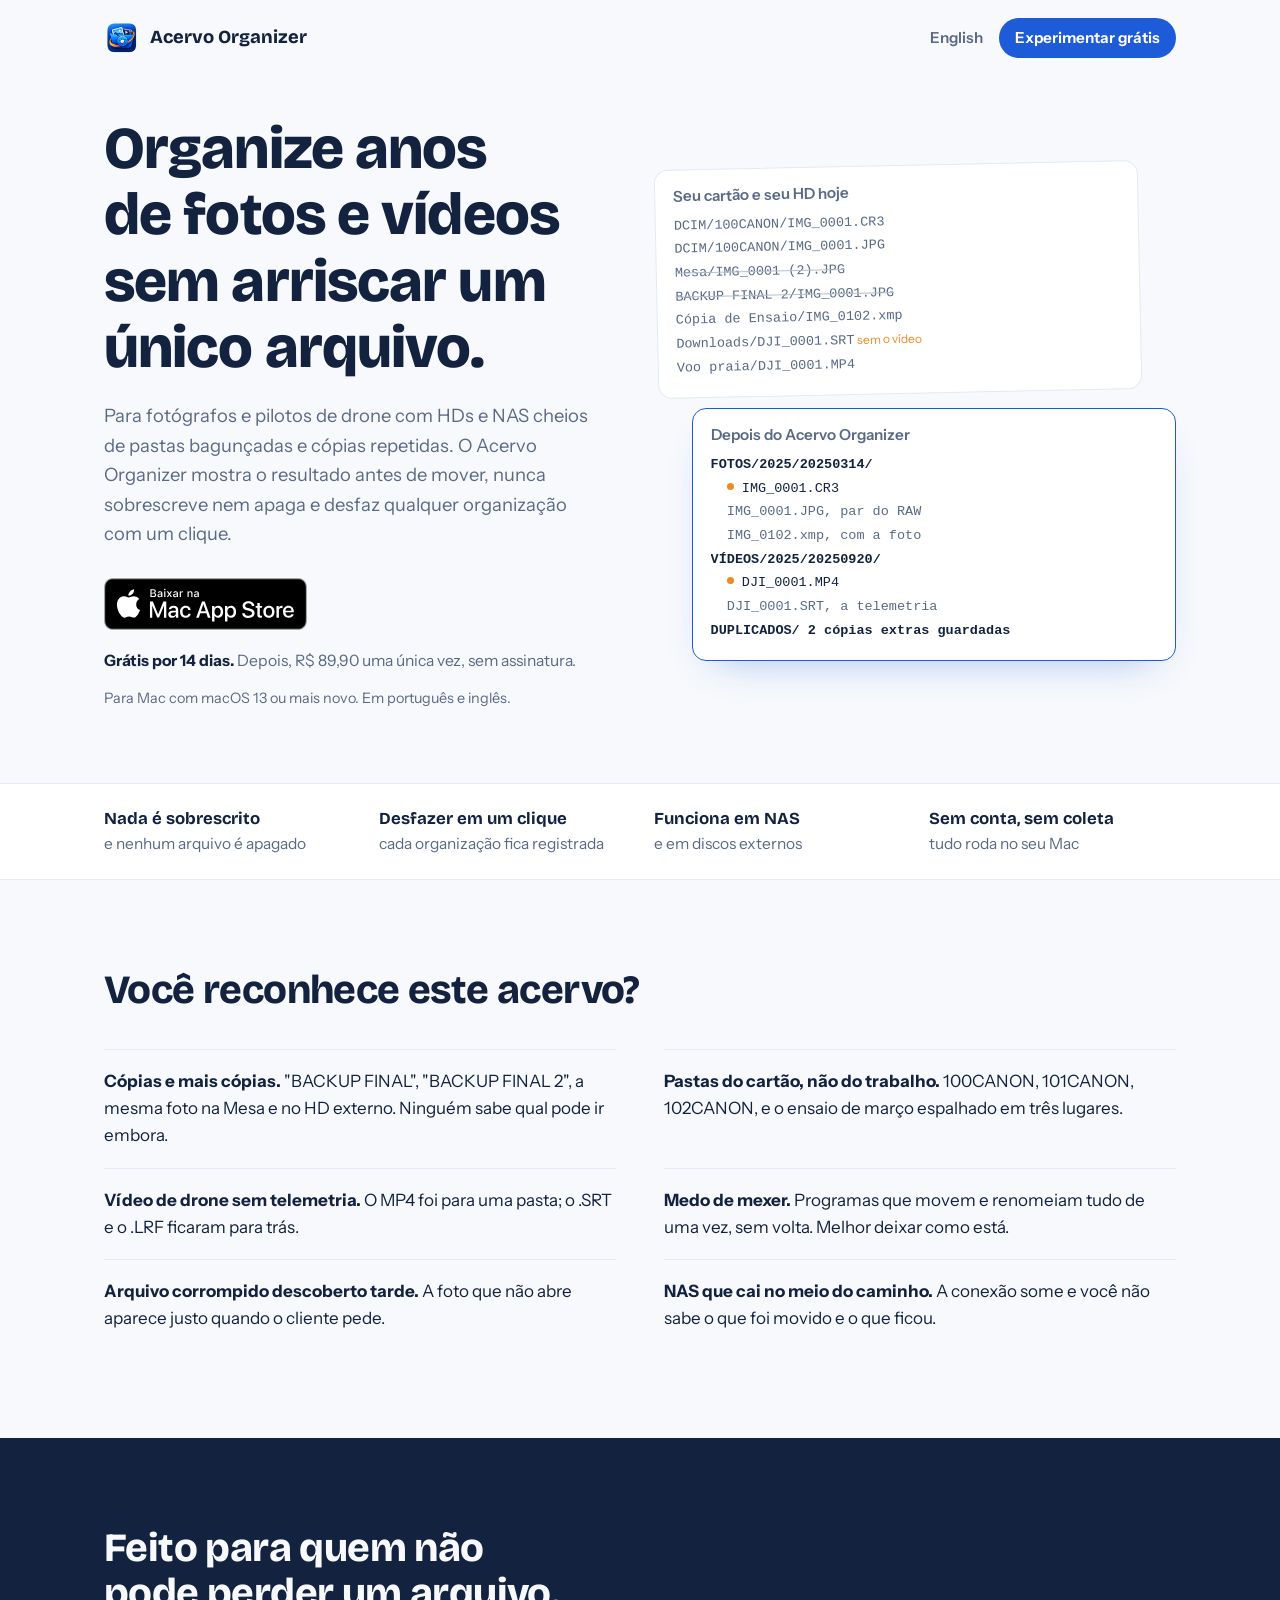
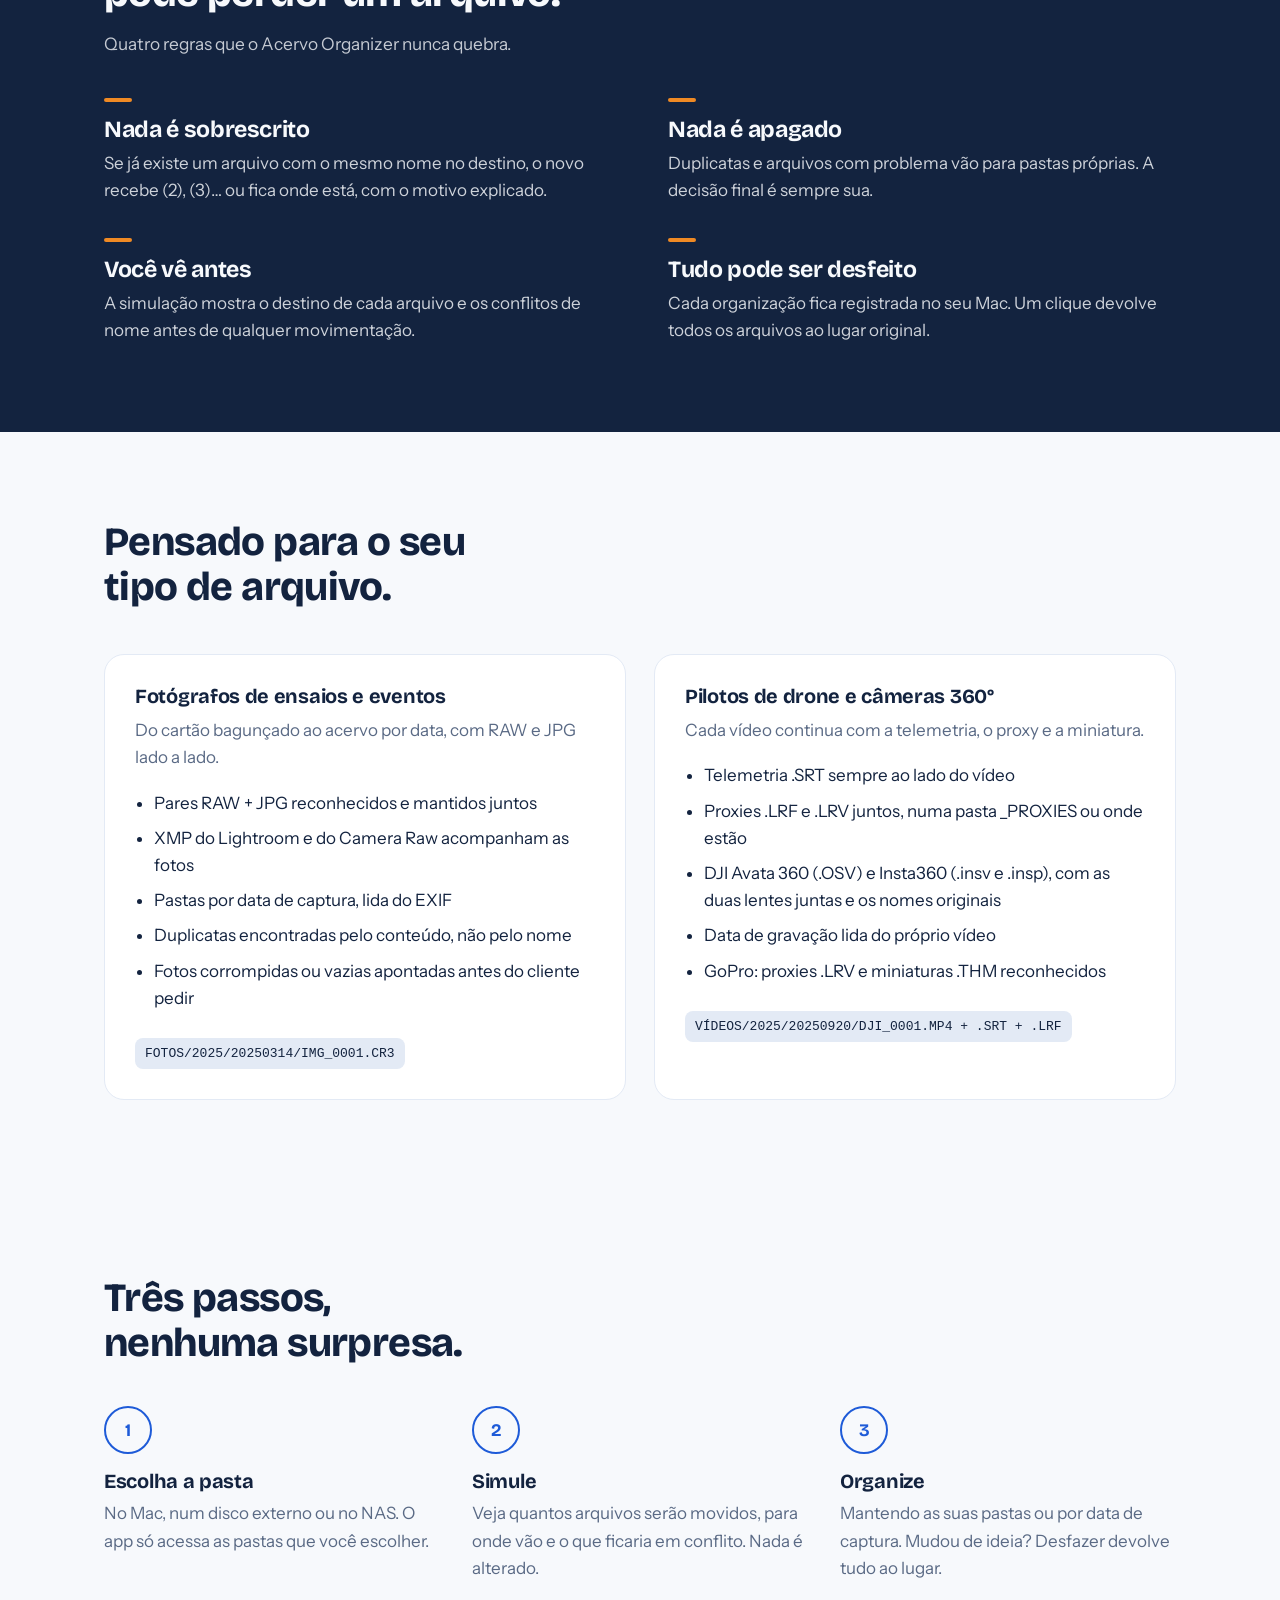
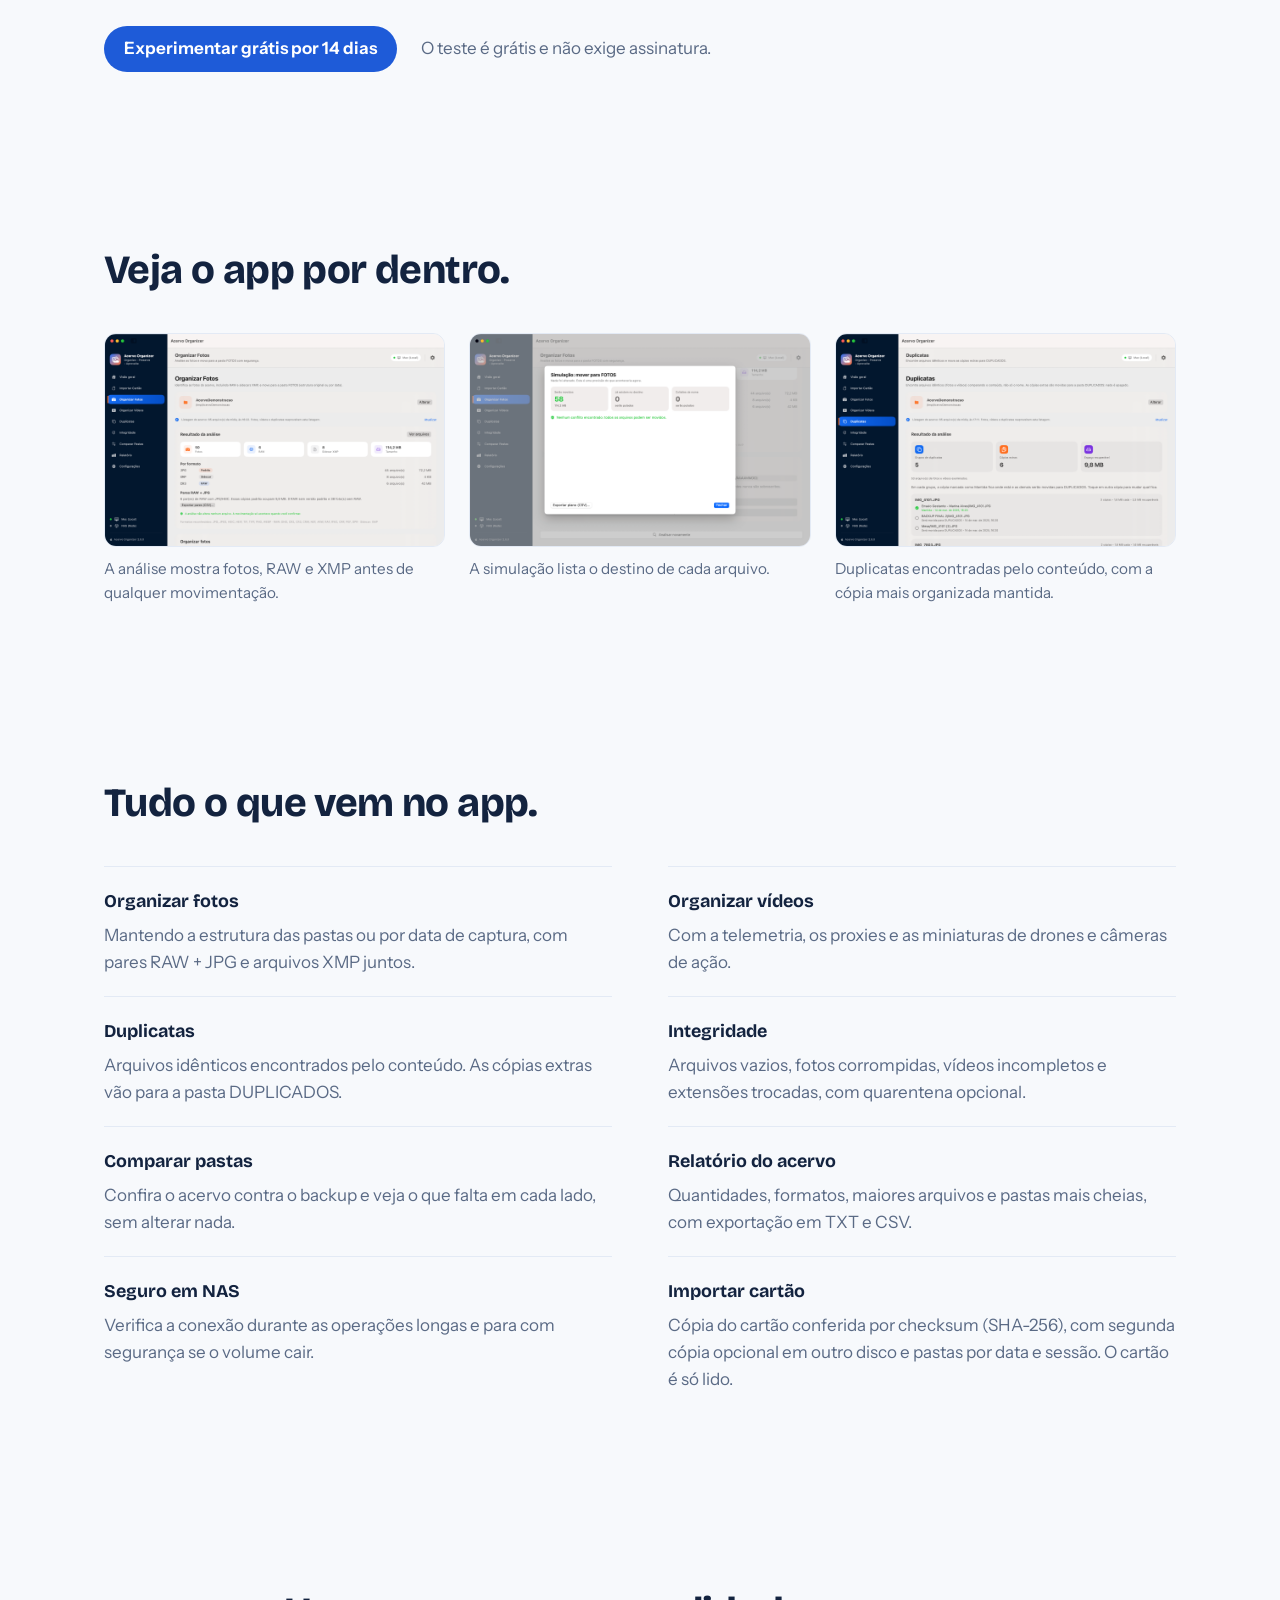
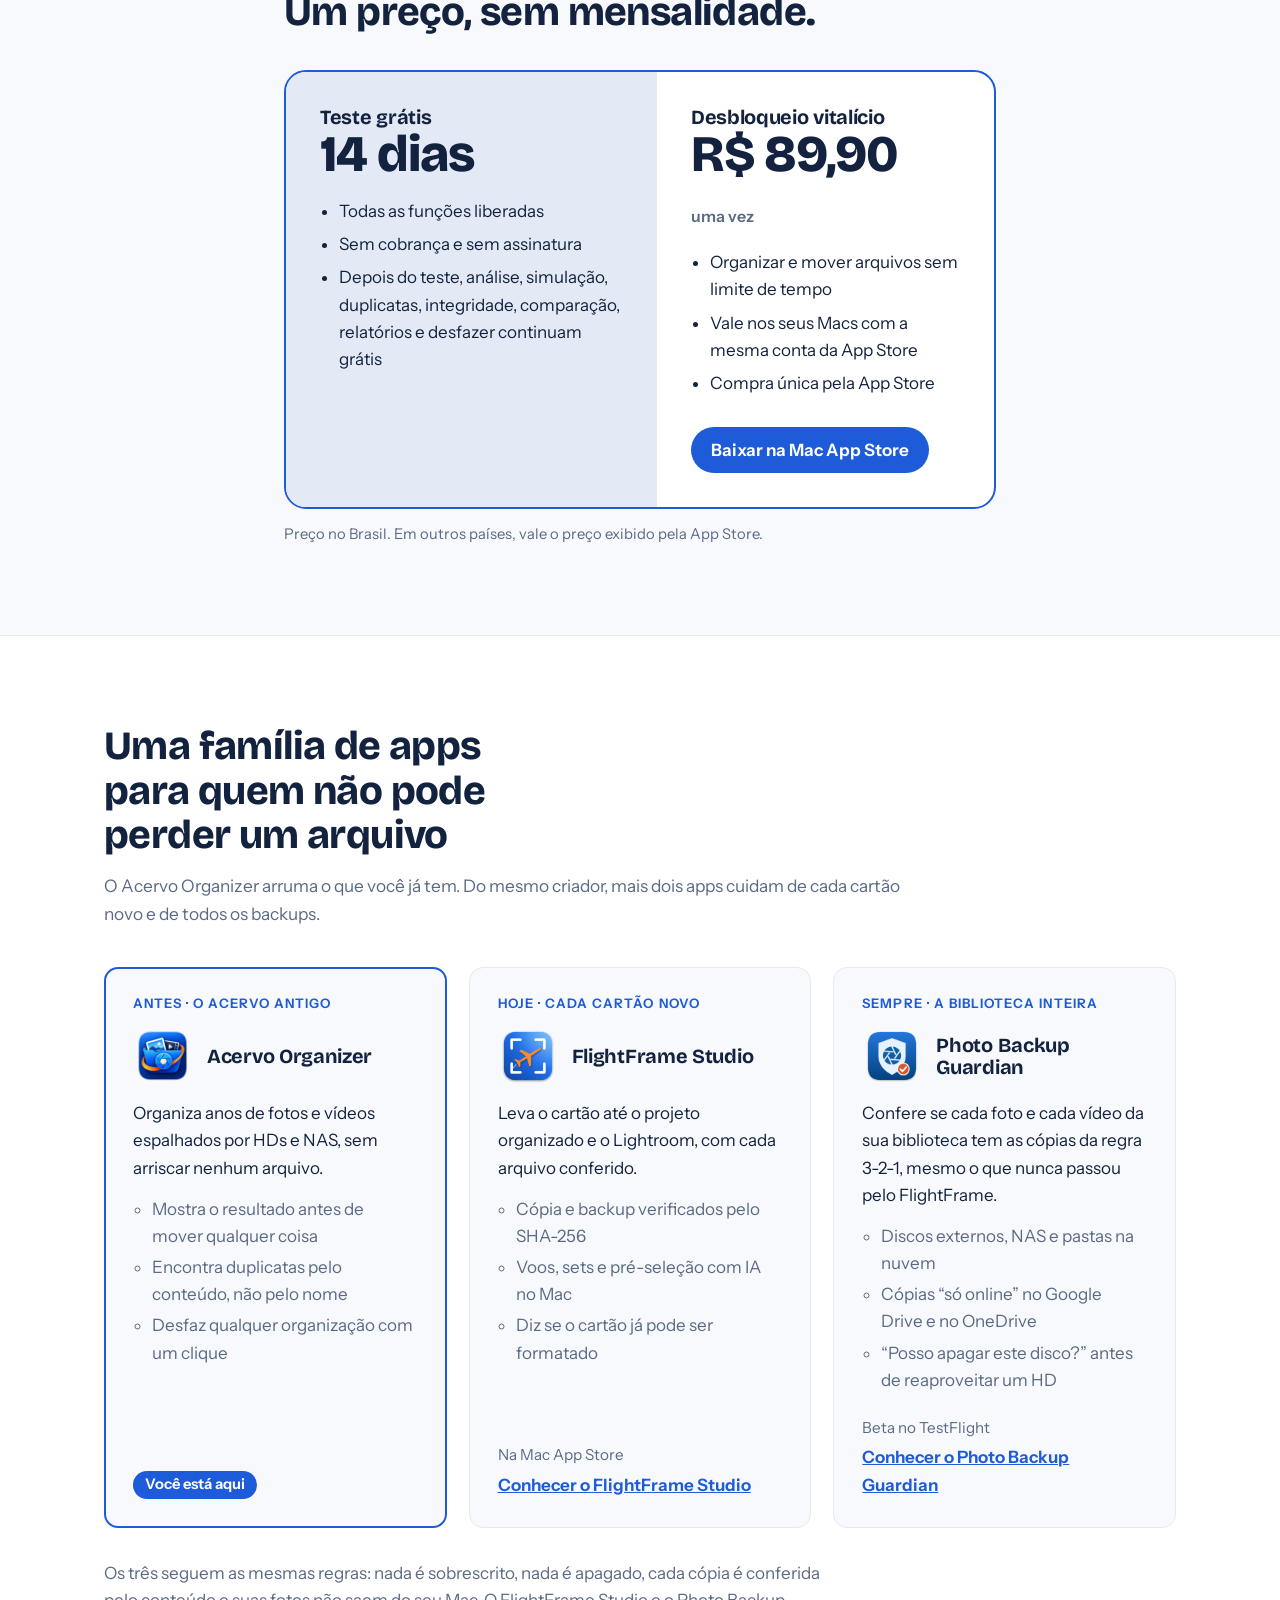
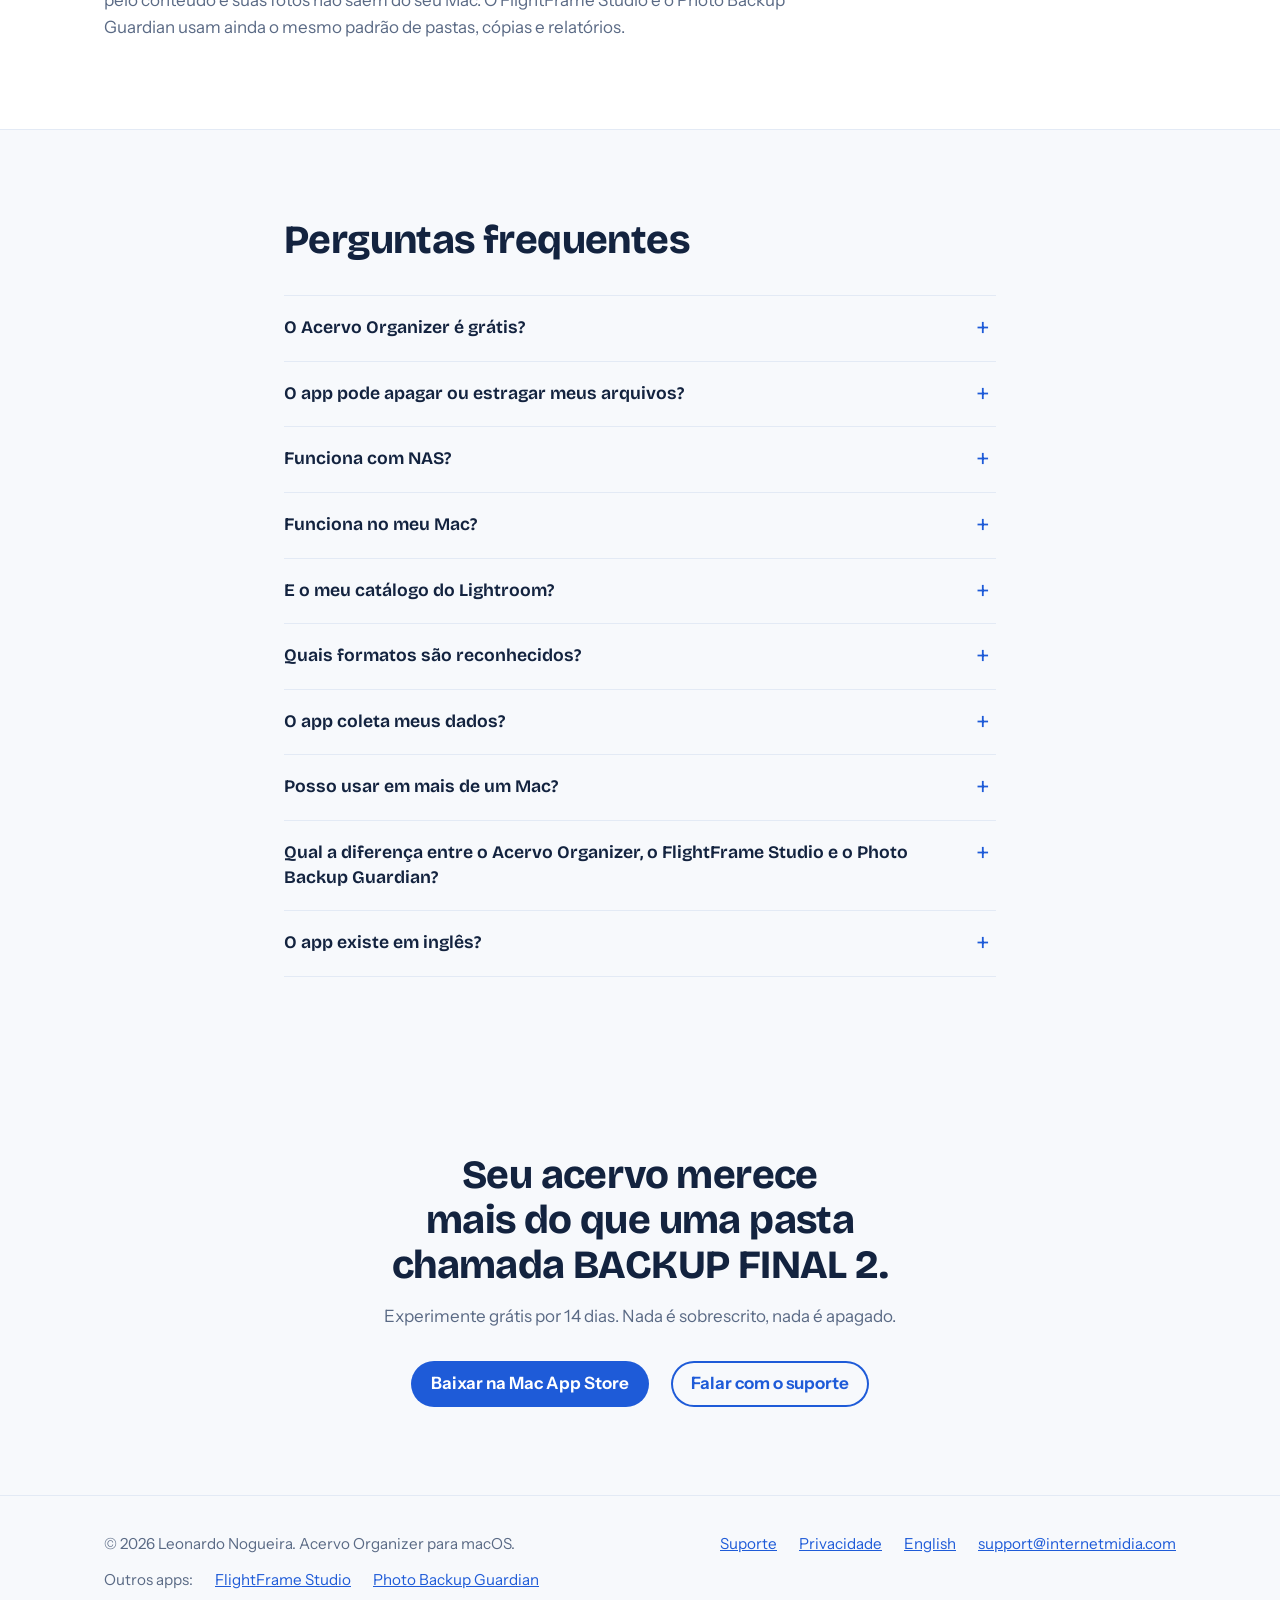
==== index.html @ 6e10c5bd "Add the app family section with FlightFrame Studio and Photo Backup Guardian Each app is shown by th" ====
<!doctype html>
<html lang="pt-BR">
<head>
<!-- Google tag (gtag.js) -->
<script async src="https://www.googletagmanager.com/gtag/js?id=AW-18549963218"></script>
<script>
  window.dataLayer = window.dataLayer || [];
  function gtag(){dataLayer.push(arguments);}
  gtag('js', new Date());

  gtag('config', 'AW-18549963218');
</script>
<!-- Event snippet for App Store click conversion page (Google Ads). Vale para todo link da Mac App Store da página;
     se a tag do Google não responder em 1 s (bloqueador de anúncios), o link abre mesmo assim. -->
<script>
function gtag_report_conversion(url) {
  var done = false;
  var callback = function () {
    if (done) { return; }
    done = true;
    if (typeof(url) != 'undefined') {
      window.location = url;
    }
  };
  gtag('event', 'conversion', {
      'send_to': 'AW-18549963218/HikiCJOxvbEdENLzp41F',
      'value': 1.0,
      'currency': 'BRL',
      'event_callback': callback
  });
  setTimeout(callback, 1000);
  return false;
}
document.addEventListener('click', function (e) {
  var link = e.target.closest && e.target.closest('a[href*="apps.apple.com"]');
  if (!link) { return; }
  if (e.button !== 0 || e.metaKey || e.ctrlKey || e.shiftKey || e.altKey || link.target === '_blank') {
    gtag_report_conversion();   // abre em outra aba: só registra
    return;
  }
  e.preventDefault();
  gtag_report_conversion(link.href);
});
</script>
<meta charset="utf-8">
<meta name="viewport" content="width=device-width, initial-scale=1">
<title>Acervo Organizer: organize fotos, RAW e vídeos de drone no Mac sem perder nada</title>
<meta name="description" content="App para Mac que organiza anos de fotos, arquivos RAW e vídeos de drone, no Mac ou no NAS. Simula antes de mover, nunca sobrescreve nem apaga e desfaz qualquer organização. Grátis por 14 dias.">
<link rel="canonical" href="https://acervoorganizer.ravendronevideos.com.br/">
<link rel="alternate" hreflang="pt-BR" href="https://acervoorganizer.ravendronevideos.com.br/">
<link rel="alternate" hreflang="en" href="https://acervoorganizer.ravendronevideos.com.br/en/">
<meta name="theme-color" content="#1E5BD8">
<link rel="icon" type="image/png" href="assets/favicon-64.png">
<link rel="apple-touch-icon" href="assets/icone-256.png">
<meta property="og:type" content="website">
<meta property="og:locale" content="pt_BR">
<meta property="og:site_name" content="Acervo Organizer">
<meta property="og:title" content="Acervo Organizer: seu acervo de fotos e vídeos em ordem, sem perder nada">
<meta property="og:description" content="Organize fotos, RAW e vídeos de drone no Mac ou no NAS. Nada é sobrescrito, nada é apagado, tudo pode ser desfeito. Grátis por 14 dias.">
<meta property="og:url" content="https://acervoorganizer.ravendronevideos.com.br/">
<meta property="og:image" content="https://acervoorganizer.ravendronevideos.com.br/assets/og-image.png">
<meta property="og:image:width" content="1200">
<meta property="og:image:height" content="630">
<meta name="twitter:card" content="summary_large_image">
<link rel="preconnect" href="https://fonts.googleapis.com">
<link rel="preconnect" href="https://fonts.gstatic.com" crossorigin>
<link href="https://fonts.googleapis.com/css2?family=Bricolage+Grotesque:opsz,wght@12..96,600;12..96,700;12..96,800&family=Instrument+Sans:wght@400;600;700&display=swap" rel="stylesheet">
<link rel="stylesheet" href="style.css?v=2026-11-05">
<script type="application/ld+json">
{
  "@context": "https://schema.org",
  "@type": "SoftwareApplication",
  "name": "Acervo Organizer",
  "operatingSystem": "macOS 13 ou mais novo",
  "applicationCategory": "MultimediaApplication",
  "description": "Organiza fotos, arquivos RAW e vídeos de drone no Mac, em discos externos ou no NAS, sem sobrescrever nem apagar arquivos.",
  "image": "https://acervoorganizer.ravendronevideos.com.br/assets/icone-512.png",
  "url": "https://acervoorganizer.ravendronevideos.com.br/",
  "downloadUrl": "https://apps.apple.com/app/id6821982992?mt=12",
  "inLanguage": "pt-BR",
  "offers": { "@type": "Offer", "price": "0", "priceCurrency": "BRL", "description": "Download grátis com 14 dias de teste. Desbloqueio único por R$ 89,90 no Brasil." },
  "author": { "@type": "Person", "name": "Leonardo Nogueira" }
}
</script>
</head>
<body>

<header class="topo">
  <div class="largura">
    <a class="marca" href="#topo" aria-label="Acervo Organizer, início"><img src="assets/icone-256.png" alt="" width="36" height="36">Acervo Organizer</a>
    <div class="topo-acoes">
      <a class="idioma-link" href="en/" hreflang="en" lang="en">English</a>
      <a class="botao" href="https://apps.apple.com/app/id6821982992?mt=12">Experimentar grátis</a>
    </div>
  </div>
</header>

<main id="topo">

<section class="hero">
  <div class="largura">
    <div>
      <h1>Organize anos de fotos e vídeos sem arriscar um único arquivo.</h1>
      <p class="subtitulo">Para fotógrafos e pilotos de drone com HDs e NAS cheios de pastas bagunçadas e cópias repetidas. O Acervo Organizer mostra o resultado antes de mover, nunca sobrescreve nem apaga e desfaz qualquer organização com um clique.</p>
      <div class="acoes">
        <a class="selo" href="https://apps.apple.com/app/id6821982992?mt=12"><img src="assets/selo-mac-app-store.svg" alt="Baixar na Mac App Store" width="180" height="52" onerror="this.parentNode.className='selo-texto';this.parentNode.textContent='Baixar na Mac App Store';"></a>
        <p class="oferta"><strong>Grátis por 14 dias.</strong> Depois, R$ 89,90 uma única vez, sem assinatura.</p>
      </div>
      <p class="requisito">Para Mac com macOS 13 ou mais novo. Em português e inglês.</p>
    </div>

    <div class="acervo" role="img" aria-label="Exemplo: arquivos espalhados entre cartão, Mesa e backups viram pastas por data, com fotos RAW e JPG juntas e a telemetria do drone ao lado do vídeo.">
      <div class="folha antes" aria-hidden="true">
        <h2>Seu cartão e seu HD hoje</h2>
        <ul>
          <li>DCIM/100CANON/IMG_0001.CR3</li>
          <li>DCIM/100CANON/IMG_0001.JPG</li>
          <li class="repetido">Mesa/IMG_0001 (2).JPG</li>
          <li class="repetido">BACKUP FINAL 2/IMG_0001.JPG</li>
          <li>Cópia de Ensaio/IMG_0102.xmp</li>
          <li class="solto">Downloads/DJI_0001.SRT</li>
          <li>Voo praia/DJI_0001.MP4</li>
        </ul>
      </div>
      <div class="folha depois" aria-hidden="true">
        <h2>Depois do Acervo Organizer</h2>
        <ul>
          <li class="pasta" style="--i:0">FOTOS/2025/20250314/</li>
          <li class="n1 ok" style="--i:1">IMG_0001.CR3</li>
          <li class="n1 junto" style="--i:2">IMG_0001.JPG, par do RAW</li>
          <li class="n1 junto" style="--i:3">IMG_0102.xmp, com a foto</li>
          <li class="pasta" style="--i:4">VÍDEOS/2025/20250920/</li>
          <li class="n1 ok" style="--i:5">DJI_0001.MP4</li>
          <li class="n1 junto" style="--i:6">DJI_0001.SRT, a telemetria</li>
          <li class="pasta" style="--i:7">DUPLICADOS/ 2 cópias extras guardadas</li>
        </ul>
      </div>
    </div>
  </div>
</section>

<section class="confianca" aria-label="Garantias">
  <ul class="largura">
    <li><strong>Nada é sobrescrito</strong>e nenhum arquivo é apagado</li>
    <li><strong>Desfazer em um clique</strong>cada organização fica registrada</li>
    <li><strong>Funciona em NAS</strong>e em discos externos</li>
    <li><strong>Sem conta, sem coleta</strong>tudo roda no seu Mac</li>
  </ul>
</section>

<section class="secao">
  <div class="largura">
    <h2>Você reconhece este acervo?</h2>
    <div class="dores">
      <p><strong>Cópias e mais cópias.</strong> "BACKUP FINAL", "BACKUP FINAL 2", a mesma foto na Mesa e no HD externo. Ninguém sabe qual pode ir embora.</p>
      <p><strong>Pastas do cartão, não do trabalho.</strong> 100CANON, 101CANON, 102CANON, e o ensaio de março espalhado em três lugares.</p>
      <p><strong>Vídeo de drone sem telemetria.</strong> O MP4 foi para uma pasta; o .SRT e o .LRF ficaram para trás.</p>
      <p><strong>Medo de mexer.</strong> Programas que movem e renomeiam tudo de uma vez, sem volta. Melhor deixar como está.</p>
      <p><strong>Arquivo corrompido descoberto tarde.</strong> A foto que não abre aparece justo quando o cliente pede.</p>
      <p><strong>NAS que cai no meio do caminho.</strong> A conexão some e você não sabe o que foi movido e o que ficou.</p>
    </div>
  </div>
</section>

<section class="secao regras-fundo" id="seguranca">
  <div class="largura">
    <h2>Feito para quem não pode perder um arquivo.</h2>
    <p class="introducao">Quatro regras que o Acervo Organizer nunca quebra.</p>
    <ul class="regras">
      <li><h3>Nada é sobrescrito</h3><p>Se já existe um arquivo com o mesmo nome no destino, o novo recebe (2), (3)… ou fica onde está, com o motivo explicado.</p></li>
      <li><h3>Nada é apagado</h3><p>Duplicatas e arquivos com problema vão para pastas próprias. A decisão final é sempre sua.</p></li>
      <li><h3>Você vê antes</h3><p>A simulação mostra o destino de cada arquivo e os conflitos de nome antes de qualquer movimentação.</p></li>
      <li><h3>Tudo pode ser desfeito</h3><p>Cada organização fica registrada no seu Mac. Um clique devolve todos os arquivos ao lugar original.</p></li>
    </ul>
  </div>
</section>

<section class="secao" id="para-quem">
  <div class="largura">
    <h2>Pensado para o seu tipo de arquivo.</h2>
    <div class="publicos">
      <article class="publico">
        <h3>Fotógrafos de ensaios e eventos</h3>
        <p>Do cartão bagunçado ao acervo por data, com RAW e JPG lado a lado.</p>
        <ul>
          <li>Pares RAW + JPG reconhecidos e mantidos juntos</li>
          <li>XMP do Lightroom e do Camera Raw acompanham as fotos</li>
          <li>Pastas por data de captura, lida do EXIF</li>
          <li>Duplicatas encontradas pelo conteúdo, não pelo nome</li>
          <li>Fotos corrompidas ou vazias apontadas antes do cliente pedir</li>
        </ul>
        <span class="caminho">FOTOS/2025/20250314/IMG_0001.CR3</span>
      </article>
      <article class="publico">
        <h3>Pilotos de drone e câmeras 360°</h3>
        <p>Cada vídeo continua com a telemetria, o proxy e a miniatura.</p>
        <ul>
          <li>Telemetria .SRT sempre ao lado do vídeo</li>
          <li>Proxies .LRF e .LRV juntos, numa pasta _PROXIES ou onde estão</li>
          <li>DJI Avata 360 (.OSV) e Insta360 (.insv e .insp), com as duas lentes juntas e os nomes originais</li>
          <li>Data de gravação lida do próprio vídeo</li>
          <li>GoPro: proxies .LRV e miniaturas .THM reconhecidos</li>
        </ul>
        <span class="caminho">VÍDEOS/2025/20250920/DJI_0001.MP4 + .SRT + .LRF</span>
      </article>
    </div>
  </div>
</section>

<section class="secao" id="como-funciona">
  <div class="largura">
    <h2>Três passos, nenhuma surpresa.</h2>
    <ol class="passos">
      <li><h3>Escolha a pasta</h3><p>No Mac, num disco externo ou no NAS. O app só acessa as pastas que você escolher.</p></li>
      <li><h3>Simule</h3><p>Veja quantos arquivos serão movidos, para onde vão e o que ficaria em conflito. Nada é alterado.</p></li>
      <li><h3>Organize</h3><p>Mantendo as suas pastas ou por data de captura. Mudou de ideia? Desfazer devolve tudo ao lugar.</p></li>
    </ol>
    <div class="meio-cta">
      <a class="botao" href="https://apps.apple.com/app/id6821982992?mt=12">Experimentar grátis por 14 dias</a>
      <p class="discreto">O teste é grátis e não exige assinatura.</p>
    </div>
  </div>
</section>

<section class="secao capturas" aria-label="Telas do app">
  <div class="largura">
    <h2>Veja o app por dentro.</h2>
    <div class="galeria">
      <figure><img src="assets/capturas/organizar-fotos.png" alt="Tela Organizar Fotos com o resultado da análise" loading="lazy" onerror="this.closest('figure').remove()"><figcaption>A análise mostra fotos, RAW e XMP antes de qualquer movimentação.</figcaption></figure>
      <figure><img src="assets/capturas/simulacao.png" alt="Janela de simulação com o destino de cada arquivo" loading="lazy" onerror="this.closest('figure').remove()"><figcaption>A simulação lista o destino de cada arquivo.</figcaption></figure>
      <figure><img src="assets/capturas/duplicatas.png" alt="Tela Duplicatas com grupos de arquivos idênticos" loading="lazy" onerror="this.closest('figure').remove()"><figcaption>Duplicatas encontradas pelo conteúdo, com a cópia mais organizada mantida.</figcaption></figure>
    </div>
  </div>
</section>

<section class="secao" id="recursos">
  <div class="largura">
    <h2>Tudo o que vem no app.</h2>
    <dl class="indice">
      <div><dt>Organizar fotos</dt><dd>Mantendo a estrutura das pastas ou por data de captura, com pares RAW + JPG e arquivos XMP juntos.</dd></div>
      <div><dt>Organizar vídeos</dt><dd>Com a telemetria, os proxies e as miniaturas de drones e câmeras de ação.</dd></div>
      <div><dt>Duplicatas</dt><dd>Arquivos idênticos encontrados pelo conteúdo. As cópias extras vão para a pasta DUPLICADOS.</dd></div>
      <div><dt>Integridade</dt><dd>Arquivos vazios, fotos corrompidas, vídeos incompletos e extensões trocadas, com quarentena opcional.</dd></div>
      <div><dt>Comparar pastas</dt><dd>Confira o acervo contra o backup e veja o que falta em cada lado, sem alterar nada.</dd></div>
      <div><dt>Relatório do acervo</dt><dd>Quantidades, formatos, maiores arquivos e pastas mais cheias, com exportação em TXT e CSV.</dd></div>
      <div><dt>Seguro em NAS</dt><dd>Verifica a conexão durante as operações longas e para com segurança se o volume cair.</dd></div>
      <div><dt>Importar cartão</dt><dd>Cópia do cartão conferida por checksum (SHA-256), com segunda cópia opcional em outro disco e pastas por data e sessão. O cartão é só lido.</dd></div>
    </dl>
  </div>
</section>

<section class="secao" id="preco">
  <div class="largura estreito">
    <h2>Um preço, sem mensalidade.</h2>
    <div class="preco-caixa">
      <div class="gratis">
        <h3>Teste grátis</h3>
        <p class="valor">14 dias</p>
        <ul>
          <li>Todas as funções liberadas</li>
          <li>Sem cobrança e sem assinatura</li>
          <li>Depois do teste, análise, simulação, duplicatas, integridade, comparação, relatórios e desfazer continuam grátis</li>
        </ul>
      </div>
      <div>
        <h3>Desbloqueio vitalício</h3>
        <p class="valor">R$ 89,90 <small>uma vez</small></p>
        <ul>
          <li>Organizar e mover arquivos sem limite de tempo</li>
          <li>Vale nos seus Macs com a mesma conta da App Store</li>
          <li>Compra única pela App Store</li>
        </ul>
        <a class="botao" href="https://apps.apple.com/app/id6821982992?mt=12">Baixar na Mac App Store</a>
      </div>
    </div>
    <p class="discreto" style="margin-top:14px;font-size:.92rem">Preço no Brasil. Em outros países, vale o preço exibido pela App Store.</p>
  </div>
</section>

<section class="secao familia" id="apps">
  <div class="largura">
    <h2>Uma família de apps para quem não pode perder um arquivo</h2>
    <p class="introducao">O Acervo Organizer arruma o que você já tem. Do mesmo criador, mais dois apps cuidam de cada cartão novo e de todos os backups.</p>
    <ol class="familia-grade">
      <li class="familia-app aqui">
        <span class="familia-momento">Antes · o acervo antigo</span>
        <header>
          <img src="assets/icone-256.png" alt="" width="60" height="60" loading="lazy">
          <h3>Acervo Organizer</h3>
        </header>
        <p>Organiza anos de fotos e vídeos espalhados por HDs e NAS, sem arriscar nenhum arquivo.</p>
        <ul>
          <li>Mostra o resultado antes de mover qualquer coisa</li>
          <li>Encontra duplicatas pelo conteúdo, não pelo nome</li>
          <li>Desfaz qualquer organização com um clique</li>
        </ul>
        <span class="familia-aqui">Você está aqui</span>
      </li>
      <li class="familia-app">
        <span class="familia-momento">Hoje · cada cartão novo</span>
        <header>
          <img src="assets/app-flightframe.png" alt="" width="60" height="60" loading="lazy">
          <h3>FlightFrame Studio</h3>
        </header>
        <p>Leva o cartão até o projeto organizado e o Lightroom, com cada arquivo conferido.</p>
        <ul>
          <li>Cópia e backup verificados pelo SHA-256</li>
          <li>Voos, sets e pré-seleção com IA no Mac</li>
          <li>Diz se o cartão já pode ser formatado</li>
        </ul>
        <span class="familia-situacao">Na Mac App Store</span>
        <a class="familia-link" href="https://flightframe.ravendronevideos.com.br">Conhecer o FlightFrame Studio</a>
      </li>
      <li class="familia-app">
        <span class="familia-momento">Sempre · a biblioteca inteira</span>
        <header>
          <img src="assets/app-photo-backup-guardian.png" alt="" width="60" height="60" loading="lazy">
          <h3>Photo Backup Guardian</h3>
        </header>
        <p>Confere se cada foto e cada vídeo da sua biblioteca tem as cópias da regra 3-2-1, mesmo o que nunca passou pelo FlightFrame.</p>
        <ul>
          <li>Discos externos, NAS e pastas na nuvem</li>
          <li>Cópias “só online” no Google Drive e no OneDrive</li>
          <li>“Posso apagar este disco?” antes de reaproveitar um HD</li>
        </ul>
        <span class="familia-situacao">Beta no TestFlight</span>
        <a class="familia-link" href="https://photobackupguardian.app">Conhecer o Photo Backup Guardian</a>
      </li>
    </ol>
    <p class="familia-regras">Os três seguem as mesmas regras: nada é sobrescrito, nada é apagado, cada cópia é conferida pelo conteúdo e suas fotos não saem do seu Mac. O FlightFrame Studio e o Photo Backup Guardian usam ainda o mesmo padrão de pastas, cópias e relatórios.</p>
  </div>
</section>

<section class="secao" id="perguntas">
  <div class="largura estreito">
    <h2>Perguntas frequentes</h2>
    <div class="perguntas">
      <details><summary>O Acervo Organizer é grátis?</summary><p>O download é grátis e as primeiras duas semanas vêm com tudo liberado. Depois, análise, simulação, duplicatas, integridade, comparação, relatórios e desfazer continuam grátis. Para continuar organizando e movendo arquivos, o desbloqueio custa R$ 89,90 uma única vez, sem assinatura.</p></details>
      <details><summary>O app pode apagar ou estragar meus arquivos?</summary><p>Não. Ele nunca apaga e nunca sobrescreve. Duplicatas e arquivos com problema são movidos para pastas próprias, e toda organização pode ser desfeita. Entre discos diferentes, o app copia, confere e só então remove a origem.</p></details>
      <details><summary>Funciona com NAS?</summary><p>Sim, com o volume do NAS montado no Mac, como Synology e QNAP pela rede. O app verifica a conexão durante as operações longas e para com segurança se ela cair; o que já foi movido fica registrado e pode ser desfeito.</p></details>
      <details><summary>Funciona no meu Mac?</summary><p>Funciona em Macs com macOS 13 ou mais novo, com processador Apple ou Intel.</p></details>
      <details><summary>E o meu catálogo do Lightroom?</summary><p>Os arquivos XMP acompanham as fotos. Se as pastas já estão num catálogo do Lightroom Classic, mover as fotos fora do Lightroom faz o catálogo perder o caminho; depois de organizar, use no Lightroom a opção de localizar a pasta ausente e aponte o novo lugar.</p></details>
      <details><summary>Quais formatos são reconhecidos?</summary><p>Fotos em JPG, HEIC, PNG, TIFF e nos principais formatos RAW (CR3, CR2, NEF, ARW, RAF, DNG, ORF, RW2 e outros), com XMP. Vídeos em MOV, MP4, MTS, MKV, AVI e outros, com .SRT, .LRF, .LRV e .THM. Vídeos 360° da DJI (.OSV) e da Insta360 (.insv e .insp).</p></details>
      <details><summary>O app coleta meus dados?</summary><p>Não. Não há conta, anúncios, análise de uso ou rastreamento, e suas fotos nunca saem dos seus discos. Veja a <a href="privacy.html">política de privacidade</a>.</p></details>
      <details><summary>Posso usar em mais de um Mac?</summary><p>Sim. O desbloqueio vale nos Macs com a mesma conta da App Store. Num Mac novo, use Configurações, Licença, Restaurar compras.</p></details>
      <details><summary>Qual a diferença entre o Acervo Organizer, o FlightFrame Studio e o Photo Backup Guardian?</summary><p>Cada um entra num momento do trabalho. O Acervo Organizer arruma o que já está nos seus HDs e no NAS: organiza por data, junta RAW, XMP e telemetria e separa as duplicatas. O <a href="https://flightframe.ravendronevideos.com.br">FlightFrame Studio</a> recebe cada cartão novo: copia com conferência, organiza o projeto, faz o backup e diz se o cartão já pode ser formatado. O <a href="https://photobackupguardian.app">Photo Backup Guardian</a> vigia a biblioteca inteira, com todos os discos e pastas na nuvem, e avisa quando falta uma cópia da regra 3-2-1. Você pode usar só um ou os três juntos.</p></details>
      <details><summary>O app existe em inglês?</summary><p>Sim. O app está em português e em inglês e segue o idioma do macOS; para escolher outro só para ele, use Ajustes do Sistema › Geral › Idioma e Região › Aplicativos. Quem já usava o app continua com as pastas FOTOS, VÍDEOS, DUPLICADOS e COM PROBLEMAS. <a href="en/" hreflang="en" lang="en">Site in English</a>.</p></details>
    </div>
  </div>
</section>

<section class="secao final">
  <div class="largura">
    <h2>Seu acervo merece mais do que uma pasta chamada BACKUP&nbsp;FINAL&nbsp;2.</h2>
    <p>Experimente grátis por 14 dias. Nada é sobrescrito, nada é apagado.</p>
    <div class="acoes">
      <a class="botao" href="https://apps.apple.com/app/id6821982992?mt=12">Baixar na Mac App Store</a>
      <a class="botao botao-secundario" href="support.html">Falar com o suporte</a>
    </div>
  </div>
</section>

</main>

<footer class="rodape">
  <div class="largura">
    <p>© 2026 Leonardo Nogueira. Acervo Organizer para macOS.</p>
    <nav aria-label="Rodapé">
      <a href="support.html">Suporte</a>
      <a href="privacy.html">Privacidade</a>
      <a href="en/" hreflang="en" lang="en">English</a>
      <a href="mailto:support@internetmidia.com">support@internetmidia.com</a>
    </nav>
    <nav class="outros-apps" aria-label="Outros apps">
      <span>Outros apps:</span>
      <a href="https://flightframe.ravendronevideos.com.br">FlightFrame Studio</a>
      <a href="https://photobackupguardian.app">Photo Backup Guardian</a>
    </nav>
  </div>
</footer>

<script type="application/ld+json">
{
  "@context": "https://schema.org",
  "@type": "FAQPage",
  "mainEntity": [
    { "@type": "Question", "name": "O Acervo Organizer é grátis?", "acceptedAnswer": { "@type": "Answer", "text": "O download é grátis e as primeiras duas semanas vêm com tudo liberado. Depois, análise, simulação, duplicatas, integridade, comparação, relatórios e desfazer continuam grátis. Para continuar organizando e movendo arquivos, o desbloqueio custa R$ 89,90 uma única vez, sem assinatura." } },
    { "@type": "Question", "name": "O app pode apagar ou estragar meus arquivos?", "acceptedAnswer": { "@type": "Answer", "text": "Não. Ele nunca apaga e nunca sobrescreve. Duplicatas e arquivos com problema são movidos para pastas próprias, e toda organização pode ser desfeita." } },
    { "@type": "Question", "name": "Funciona com NAS?", "acceptedAnswer": { "@type": "Answer", "text": "Sim, com o volume do NAS montado no Mac. O app verifica a conexão durante as operações longas e para com segurança se ela cair." } },
    { "@type": "Question", "name": "Funciona no meu Mac?", "acceptedAnswer": { "@type": "Answer", "text": "Funciona em Macs com macOS 13 ou mais novo, com processador Apple ou Intel." } },
    { "@type": "Question", "name": "O app coleta meus dados?", "acceptedAnswer": { "@type": "Answer", "text": "Não. Não há conta, anúncios, análise de uso ou rastreamento, e suas fotos nunca saem dos seus discos." } }
  ]
}
</script>
</body>
</html>
---- style.css ----
/* Acervo Organizer — site (GitHub Pages). Cores tiradas do ícone do app. */
:root {
  --tinta: #13233F;
  --ardosia: #5A6A85;
  --cobalto: #1E5BD8;
  --cobalto-escuro: #1747AA;
  --laranja: #F08A24;
  --papel: #F7F9FC;
  --superficie: #FFFFFF;
  --nevoa: #E3EAF5;
  --ruido: #B4BED0;
  --raio: 14px;
  --display: "Bricolage Grotesque", "SF Pro Display", -apple-system, "Helvetica Neue", Arial, sans-serif;
  --texto: "Instrument Sans", -apple-system, BlinkMacSystemFont, "Helvetica Neue", Arial, sans-serif;
  --mono: ui-monospace, "SF Mono", Menlo, Consolas, monospace;
  color-scheme: light;
}
@media (prefers-color-scheme: dark) {
  :root {
    --tinta: #E6ECF6;
    --ardosia: #9AA8C0;
    --cobalto: #6E9BFF;
    --cobalto-escuro: #8DB0FF;
    --laranja: #FFA54D;
    --papel: #0E1729;
    --superficie: #16223A;
    --nevoa: #24324E;
    --ruido: #4A5878;
    color-scheme: dark;
  }
}

* { box-sizing: border-box; }
html { scroll-behavior: smooth; }
@media (prefers-reduced-motion: reduce) { html { scroll-behavior: auto; } }
body {
  margin: 0;
  font: 17px/1.6 var(--texto);
  color: var(--tinta);
  background: var(--papel);
  -webkit-font-smoothing: antialiased;
}
img { max-width: 100%; height: auto; }
a { color: var(--cobalto); }
:focus-visible { outline: 3px solid var(--laranja); outline-offset: 3px; border-radius: 6px; }

.largura { max-width: 1120px; margin: 0 auto; padding: 0 24px; }
.estreito { max-width: 760px; }

h1, h2, h3 { font-family: var(--display); line-height: 1.12; letter-spacing: -0.015em; margin: 0; text-wrap: balance; }
h1 { font-size: clamp(2.3rem, 5.2vw, 3.7rem); font-weight: 800; }
h2 { font-size: clamp(1.75rem, 3.4vw, 2.5rem); font-weight: 750; }
h3 { font-size: 1.25rem; font-weight: 700; }
p { margin: 0; max-width: 68ch; }
.discreto { color: var(--ardosia); }

/* Topo */
.topo { padding: 18px 0; }
.topo .largura { display: flex; align-items: center; justify-content: space-between; gap: 16px; }
.marca { display: flex; align-items: center; gap: 10px; font-family: var(--display); font-weight: 750; font-size: 1.15rem; color: var(--tinta); text-decoration: none; }
.marca img { width: 36px; height: 36px; }

/* Botões */
.botao {
  display: inline-flex; align-items: center; justify-content: center; gap: 8px;
  min-height: 46px; padding: 0 20px; border-radius: 999px;
  background: var(--cobalto); color: #fff; font-weight: 650; text-decoration: none;
  transition: background-color .15s ease;
}
.botao:hover { background: var(--cobalto-escuro); }
@media (prefers-color-scheme: dark) { .botao { color: #0E1729; } }
.botao-secundario { background: transparent; color: var(--cobalto); box-shadow: inset 0 0 0 2px var(--cobalto); }
.botao-secundario:hover { background: var(--nevoa); }
.topo .botao { min-height: 40px; padding: 0 16px; font-size: .95rem; }
.topo-acoes { display: flex; align-items: center; gap: 16px; }
.idioma-link { color: var(--ardosia); font-weight: 600; font-size: .95rem; text-decoration: none; }
.idioma-link:hover { color: var(--cobalto); text-decoration: underline; }

/* Hero */
.hero { padding: 40px 0 72px; }
.hero .largura { display: grid; grid-template-columns: 1fr 1.05fr; gap: 56px; align-items: center; }
.hero h1 { max-width: 15ch; }
.hero .subtitulo { margin-top: 20px; font-size: 1.15rem; color: var(--ardosia); max-width: 52ch; }
.acoes { margin-top: 30px; display: flex; flex-wrap: wrap; align-items: center; gap: 18px 22px; }
.selo img { display: block; height: 52px; width: auto; }
.selo-texto { display: inline-flex; align-items: center; min-height: 52px; padding: 0 18px; border-radius: 10px; background: var(--tinta); color: var(--papel); font-weight: 650; text-decoration: none; }
.oferta { font-size: .98rem; color: var(--ardosia); }
.oferta strong { color: var(--tinta); }
.requisito { margin-top: 14px; font-size: .9rem; color: var(--ardosia); }

/* A transformação do acervo (elemento principal do hero) */
.acervo { position: relative; display: grid; gap: 14px; }
.folha {
  background: var(--superficie); border: 1px solid var(--nevoa); border-radius: var(--raio);
  padding: 16px 18px 18px; font: 13.5px/1.75 var(--mono);
}
.folha h2 { font: 600 .95rem/1.3 var(--texto); letter-spacing: 0; margin-bottom: 8px; color: var(--ardosia); }
.folha ul { list-style: none; margin: 0; padding: 0; }
.folha li { white-space: nowrap; overflow: hidden; text-overflow: ellipsis; }
.antes { transform: rotate(-1.2deg); margin-right: 36px; }
.antes li { color: var(--ardosia); }
.antes .repetido { text-decoration: line-through; text-decoration-color: var(--ruido); }
.antes .solto::after { content: " sem o vídeo"; font-family: var(--texto); font-size: 12px; color: var(--laranja); }
.depois { margin-left: 36px; border-color: var(--cobalto); box-shadow: 0 18px 40px -24px rgba(30, 91, 216, .45); }
.depois .pasta { color: var(--tinta); font-weight: 600; }
.depois .n1 { padding-left: 2ch; } .depois .n2 { padding-left: 4ch; } .depois .n3 { padding-left: 6ch; }
.depois .ok::before { content: ""; display: inline-block; width: 7px; height: 7px; border-radius: 50%; background: var(--laranja); margin-right: 8px; vertical-align: 2px; }
.depois .junto { color: var(--ardosia); }
@media (prefers-reduced-motion: no-preference) {
  .depois li { opacity: 0; transform: translateY(6px); animation: assentar .45s ease forwards; animation-delay: calc(.35s + var(--i, 0) * 70ms); }
  @keyframes assentar { to { opacity: 1; transform: none; } }
}

/* Faixa de confiança */
.confianca { border-top: 1px solid var(--nevoa); border-bottom: 1px solid var(--nevoa); background: var(--superficie); }
.confianca ul { list-style: none; margin: 0 auto; padding: 22px 24px; display: grid; grid-template-columns: repeat(4, 1fr); gap: 18px 28px; }
.confianca li { font-size: .97rem; color: var(--ardosia); }
.confianca strong { display: block; font-family: var(--display); font-size: 1.05rem; color: var(--tinta); }

/* Seções */
.secao { padding: 88px 0; }
.secao > .largura > h2 { max-width: 22ch; }
.secao .introducao { margin-top: 14px; color: var(--ardosia); font-size: 1.08rem; }

/* Dores */
.dores { margin-top: 36px; display: grid; grid-template-columns: repeat(2, 1fr); gap: 0 48px; }
.dores p { padding: 18px 0; border-top: 1px solid var(--nevoa); }
.dores p strong { color: var(--tinta); }

/* Regras de ouro */
.regras-fundo { background: var(--tinta); color: var(--papel); }
@media (prefers-color-scheme: dark) { .regras-fundo { background: #0A1120; color: var(--tinta); } }
.regras-fundo .introducao { color: inherit; opacity: .78; }
.regras { margin: 40px 0 0; padding: 0; list-style: none; display: grid; grid-template-columns: repeat(2, 1fr); gap: 34px 56px; }
.regras h3 { font-size: 1.45rem; }
.regras h3::before { content: ""; display: block; width: 28px; height: 4px; border-radius: 2px; background: var(--laranja); margin-bottom: 14px; }
.regras p { margin-top: 8px; opacity: .82; }

/* Públicos */
.publicos { margin-top: 44px; display: grid; grid-template-columns: repeat(2, 1fr); gap: 28px; }
.publico { background: var(--superficie); border: 1px solid var(--nevoa); border-radius: 20px; padding: 30px; }
.publico p { margin-top: 10px; color: var(--ardosia); }
.publico ul { margin: 18px 0 0; padding-left: 1.1em; }
.publico li { margin: 8px 0; }
.caminho { display: inline-block; margin-top: 18px; padding: 6px 10px; border-radius: 8px; background: var(--nevoa); font: 13px/1.5 var(--mono); color: var(--tinta); word-break: break-all; }

/* Passos (sequência real) */
.passos { counter-reset: passo; list-style: none; padding: 0; margin: 40px 0 0; display: grid; grid-template-columns: repeat(3, 1fr); gap: 32px; }
.passos li { counter-increment: passo; }
.passos li::before { content: counter(passo); display: grid; place-items: center; width: 44px; height: 44px; border-radius: 50%; border: 2px solid var(--cobalto); color: var(--cobalto); font: 700 1.1rem var(--display); margin-bottom: 16px; }
.passos p { margin-top: 8px; color: var(--ardosia); }
.meio-cta { margin-top: 44px; display: flex; flex-wrap: wrap; align-items: center; gap: 16px 24px; }

/* Capturas reais (opcionais: aparecem quando os arquivos existem) */
.galeria { margin-top: 40px; display: grid; grid-template-columns: repeat(auto-fit, minmax(300px, 1fr)); gap: 24px; }
.galeria figure { margin: 0; }
.galeria img { border-radius: 12px; border: 1px solid var(--nevoa); display: block; }
.galeria figcaption { margin-top: 10px; font-size: .95rem; color: var(--ardosia); }
.capturas:not(:has(figure)) { display: none; }

/* Índice de recursos */
.indice { margin: 40px 0 0; display: grid; grid-template-columns: repeat(2, 1fr); gap: 0 56px; }
.indice div { padding: 20px 0; border-top: 1px solid var(--nevoa); }
.indice dt { font-family: var(--display); font-weight: 700; font-size: 1.12rem; }
.indice dd { margin: 6px 0 0; color: var(--ardosia); }
.em-breve { display: inline-block; margin-left: 8px; padding: 1px 9px; border-radius: 999px; background: var(--laranja); color: #1b1203; font: 600 .78rem/1.6 var(--texto); vertical-align: 3px; }

/* Preço */
.preco-caixa { margin-top: 36px; display: grid; grid-template-columns: 1.1fr 1fr; gap: 0; border: 2px solid var(--cobalto); border-radius: 22px; overflow: hidden; background: var(--superficie); }
.preco-caixa > div { padding: 34px; }
.preco-caixa .valor { font: 800 clamp(2.4rem, 5vw, 3.2rem)/1 var(--display); letter-spacing: -0.02em; }
.preco-caixa .valor small { font: 600 1rem var(--texto); color: var(--ardosia); letter-spacing: 0; white-space: nowrap; }
.preco-caixa .gratis { background: var(--nevoa); }
.preco-caixa ul { margin: 18px 0 0; padding-left: 1.1em; }
.preco-caixa li { margin: 6px 0; }
.preco-caixa .botao { margin-top: 24px; }

/* Perguntas */
.perguntas { margin-top: 32px; }
.perguntas details { border-top: 1px solid var(--nevoa); }
.perguntas details:last-child { border-bottom: 1px solid var(--nevoa); }
.perguntas summary { cursor: pointer; list-style: none; padding: 20px 40px 20px 0; position: relative; font: 650 1.1rem/1.4 var(--display); }
.perguntas summary::-webkit-details-marker { display: none; }
.perguntas summary::after { content: "+"; position: absolute; right: 6px; top: 16px; font: 400 1.6rem var(--texto); color: var(--cobalto); }
.perguntas details[open] summary::after { content: "–"; }
.perguntas details p { padding: 0 0 22px; color: var(--ardosia); }

/* Chamada final */
.final { text-align: center; }
.final h2 { margin: 0 auto; max-width: 20ch; }
.final p { margin: 16px auto 0; color: var(--ardosia); }
.final .acoes { justify-content: center; }

/* Rodapé */
.rodape { padding: 36px 0 48px; border-top: 1px solid var(--nevoa); font-size: .95rem; color: var(--ardosia); }
.rodape .largura { display: flex; flex-wrap: wrap; justify-content: space-between; gap: 12px 24px; }
.rodape nav { display: flex; flex-wrap: wrap; gap: 8px 22px; }

/* Família de apps: os três apps, cada um num momento do trabalho (texto em flightframe/familia-de-apps.md) */
.familia { background: var(--superficie); border-top: 1px solid var(--nevoa); border-bottom: 1px solid var(--nevoa); }
.familia-grade { list-style: none; margin: 40px 0 0; padding: 0; display: grid; grid-template-columns: repeat(3, 1fr); gap: 22px; }
.familia-app { display: flex; flex-direction: column; padding: 28px; border: 1px solid var(--nevoa); border-radius: var(--raio); background: var(--papel); }
.familia-app.aqui { border: 2px solid var(--cobalto); padding: 27px; }
.familia-momento { font: 650 .82rem/1.2 var(--texto); letter-spacing: .08em; text-transform: uppercase; color: var(--cobalto); }
.familia-app header { display: flex; align-items: center; gap: 14px; margin-top: 14px; }
.familia-app img { width: 60px; height: 60px; flex: none; }
.familia-app > p { margin-top: 14px; }
.familia-app ul { margin: 14px 0 22px; padding-left: 1.1em; color: var(--ardosia); flex: 1; }
.familia-app li + li { margin-top: 4px; }
.familia-situacao { font-size: .95rem; color: var(--ardosia); }
.familia-link { margin-top: 4px; font-weight: 650; }
.familia-aqui { align-self: flex-start; padding: 2px 12px; border-radius: 999px; background: var(--cobalto); color: #fff; font-weight: 650; font-size: .92rem; }
@media (prefers-color-scheme: dark) { .familia-aqui { color: #0E1729; } }
.familia-regras { margin-top: 32px; color: var(--ardosia); }
.rodape .outros-apps { flex-basis: 100%; }
@media (max-width: 900px) { .familia-grade { grid-template-columns: 1fr; } }

/* Páginas de texto (suporte, privacidade, 404) */
.documento { padding: 32px 0 72px; }
.documento h1 { font-size: clamp(2rem, 4vw, 2.7rem); }
.documento h2 { font-size: 1.4rem; margin-top: 36px; }
.documento p, .documento li { color: var(--tinta); }
.documento article > * + * { margin-top: 14px; }
.documento article > h2 { margin-top: 40px; }
.documento .atualizado { margin-top: 8px; color: var(--ardosia); }
.documento .idioma { margin-top: 64px; padding-top: 32px; border-top: 1px solid var(--nevoa); }
.documento code { font: .92em var(--mono); background: var(--nevoa); padding: 1px 6px; border-radius: 5px; }

/* Responsivo */
@media (max-width: 900px) {
  .hero .largura { grid-template-columns: 1fr; gap: 40px; }
  .confianca ul { grid-template-columns: repeat(2, 1fr); }
  .publicos, .regras, .dores, .indice { grid-template-columns: 1fr; }
  .passos { grid-template-columns: 1fr; gap: 26px; }
  .preco-caixa { grid-template-columns: 1fr; }
}
@media (max-width: 520px) {
  body { font-size: 16px; }
  .secao { padding: 64px 0; }
  .antes { margin-right: 10px; } .depois { margin-left: 10px; }
  .folha { font-size: 12.5px; padding: 14px; }
  .confianca ul { grid-template-columns: 1fr; }
  .publico, .preco-caixa > div { padding: 24px; }
  .topo .botao { display: none; }
}
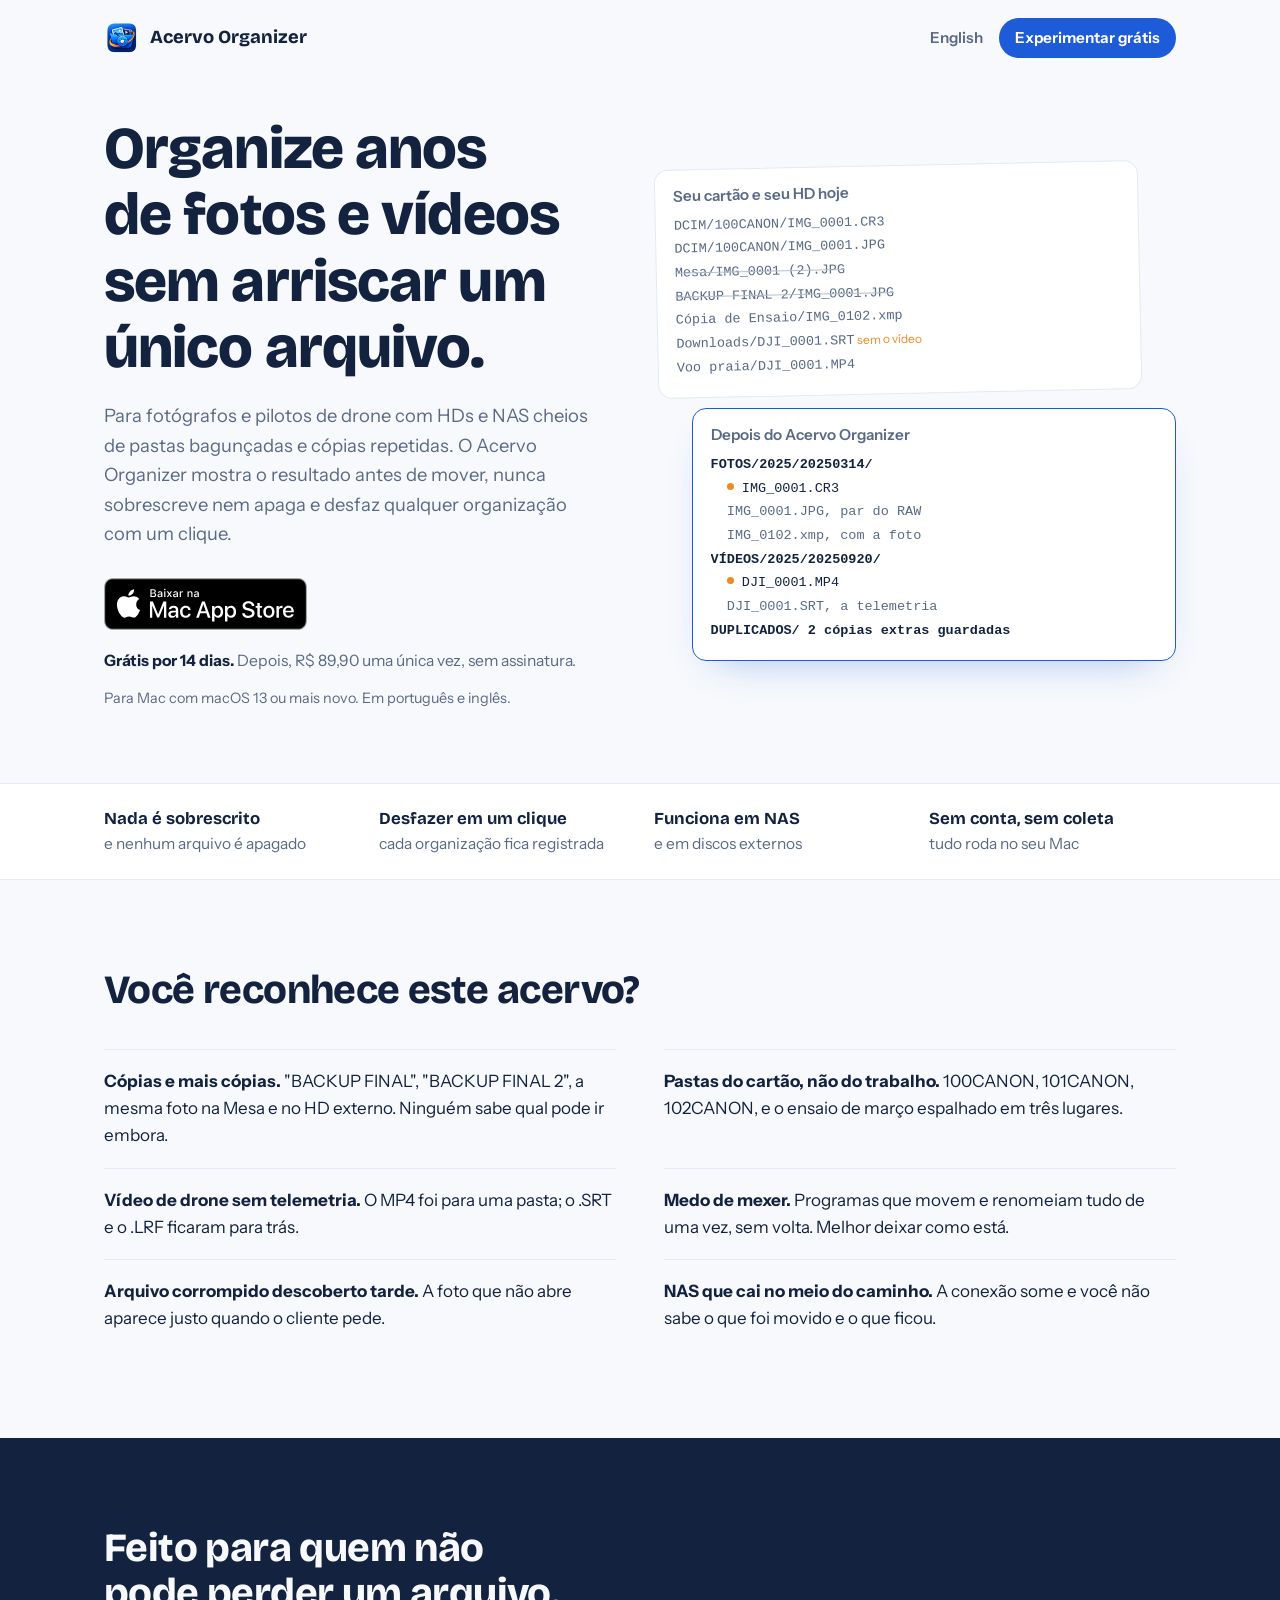
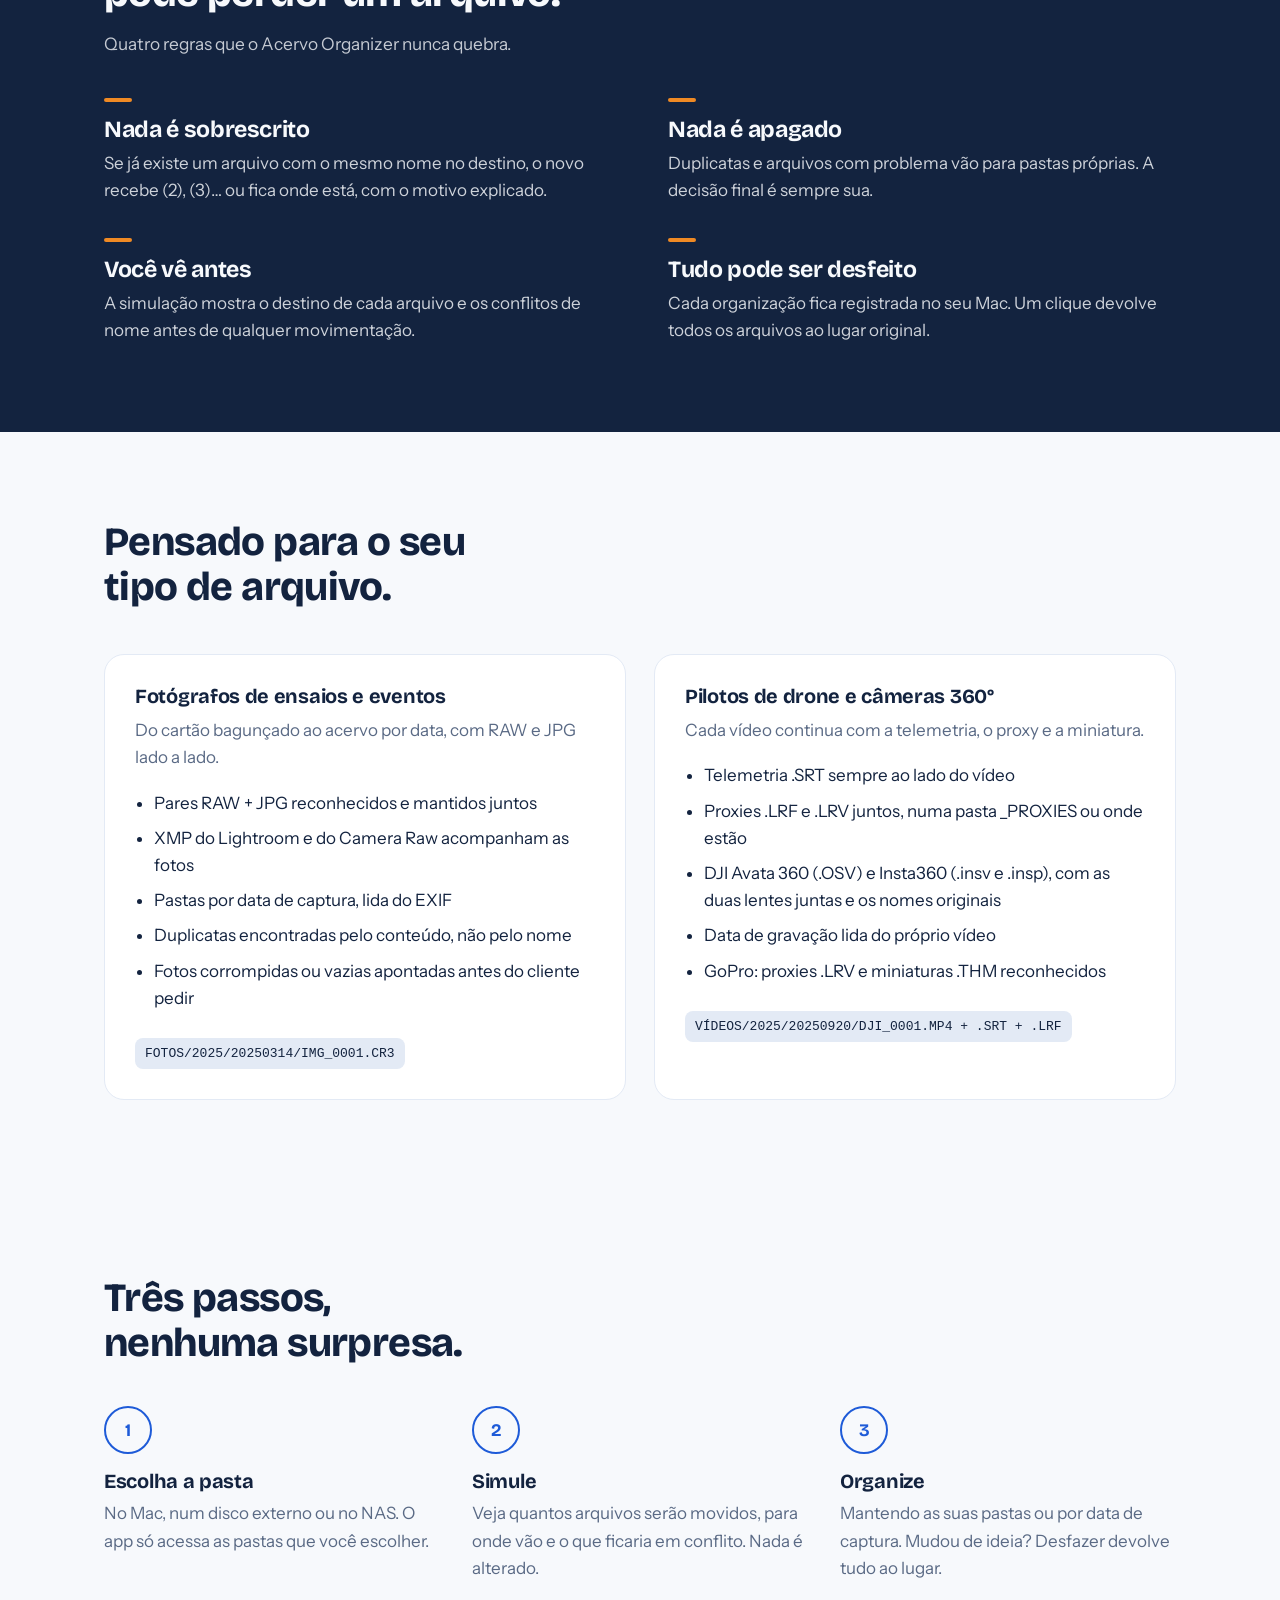
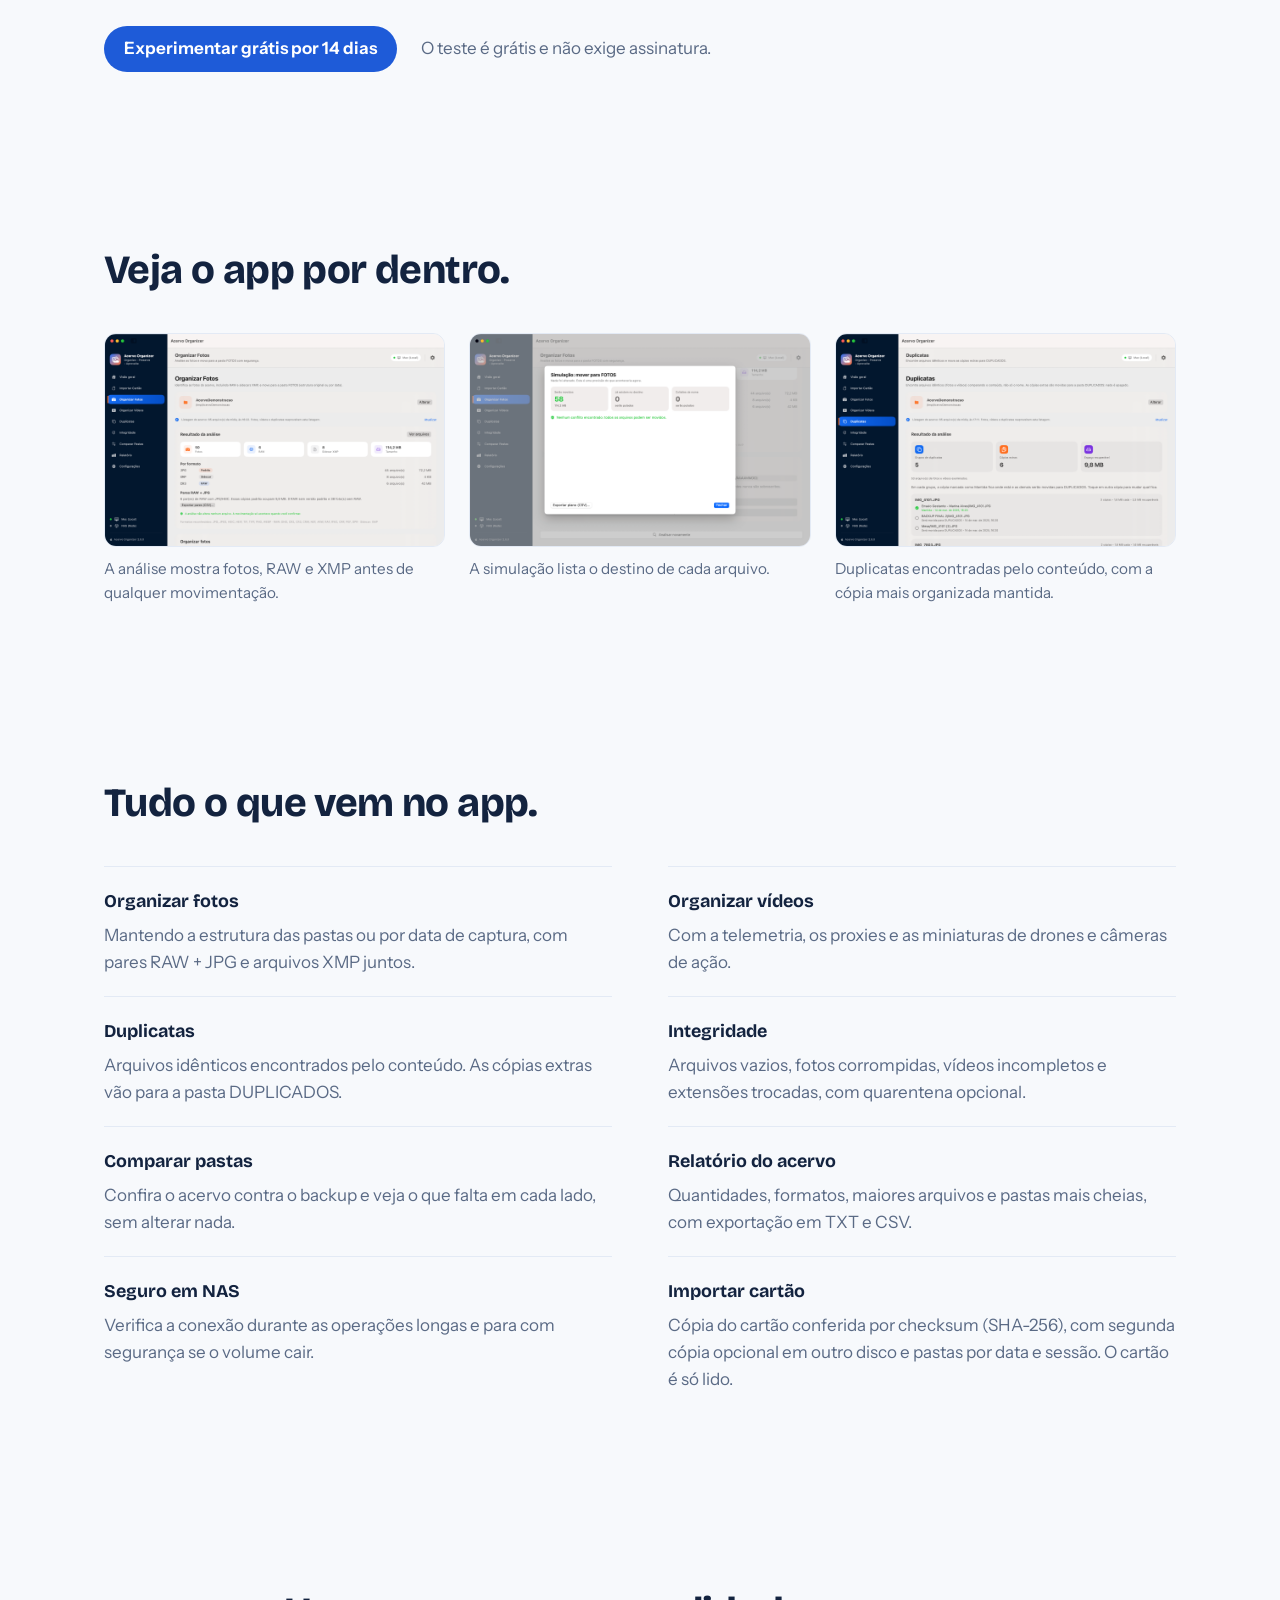
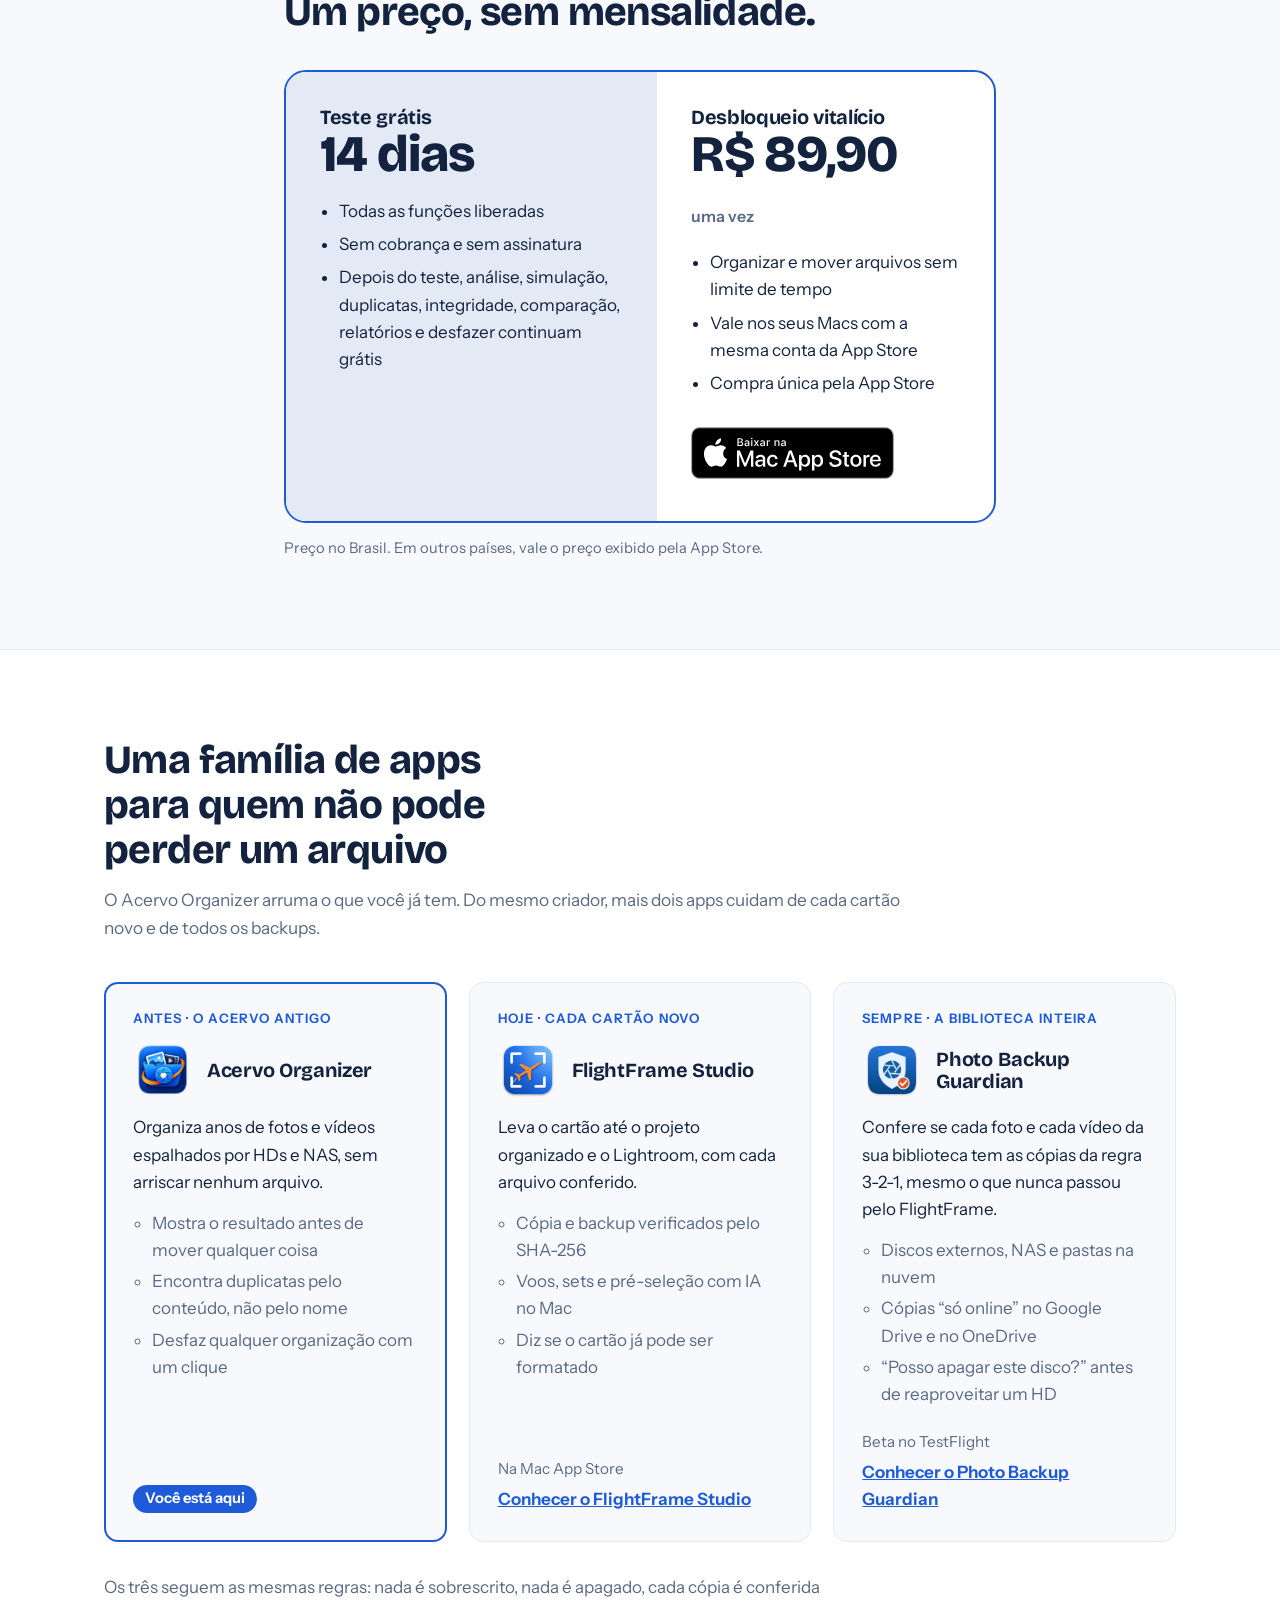
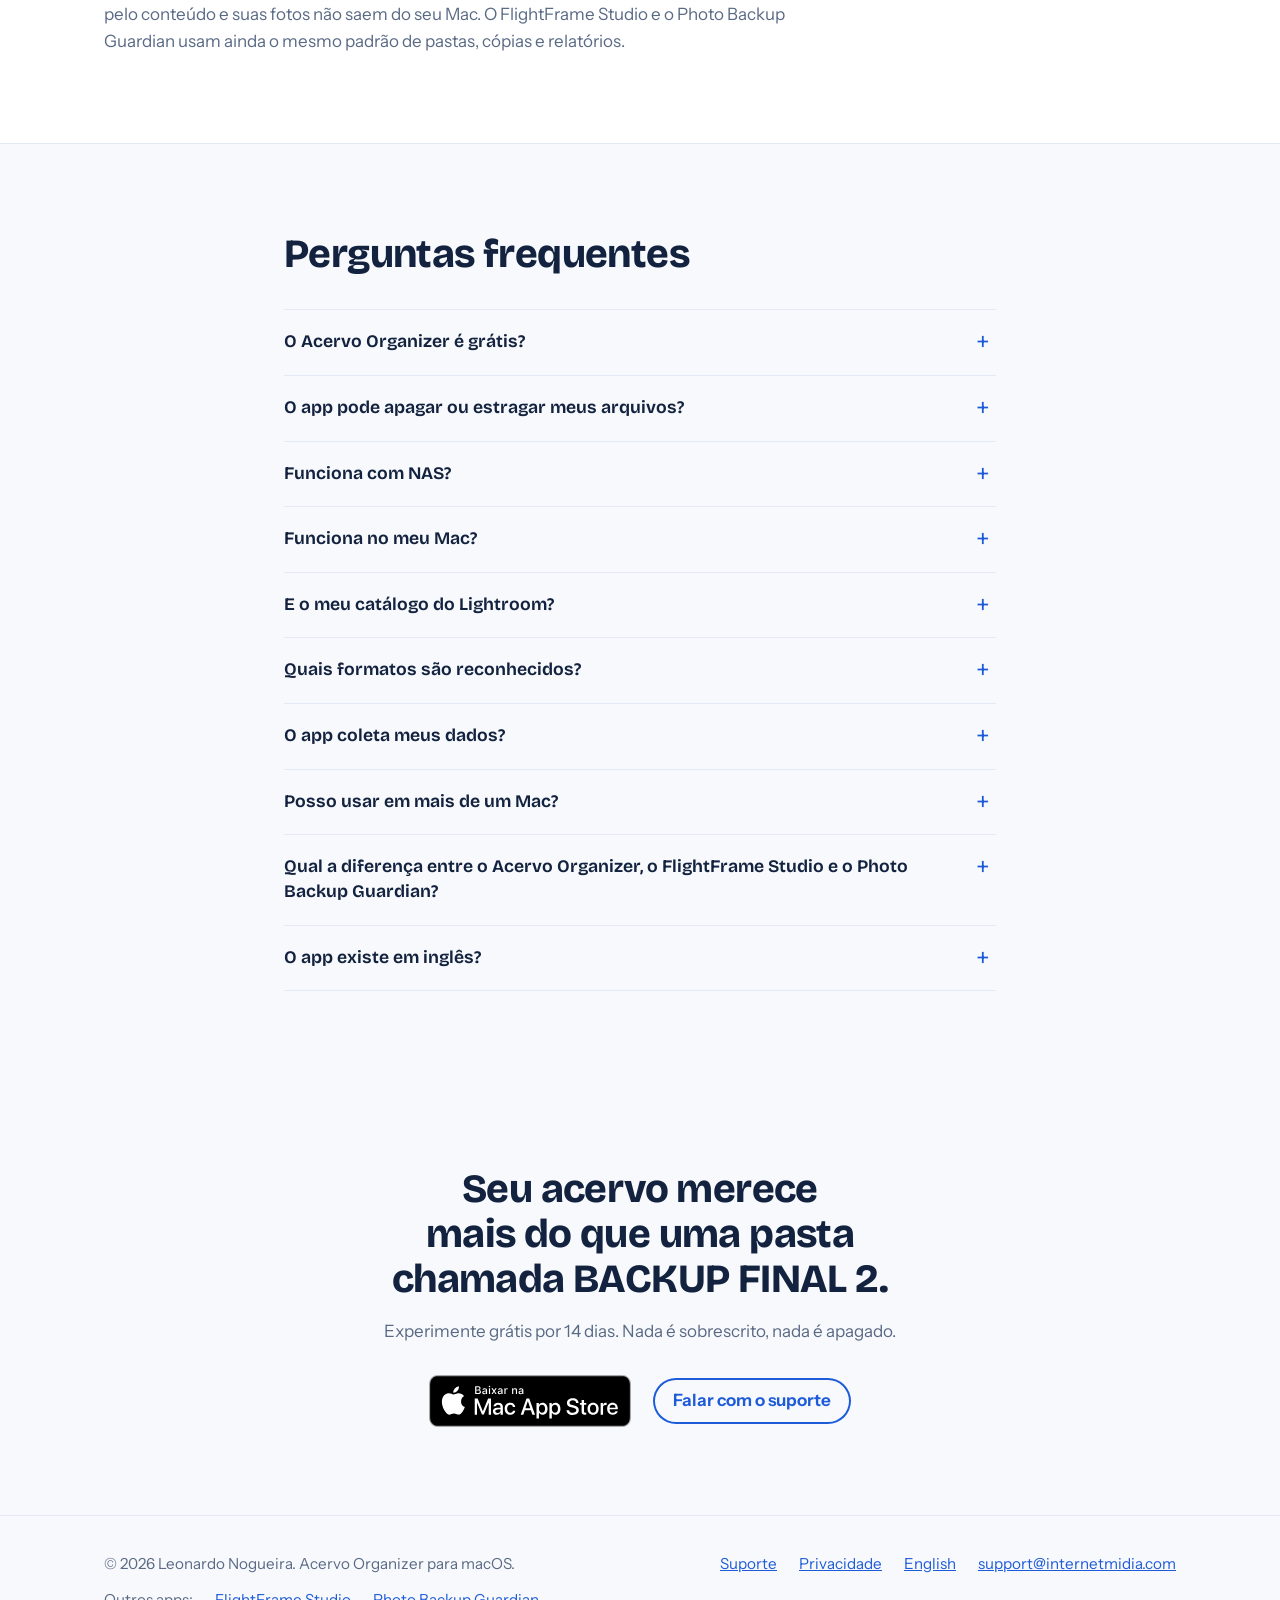
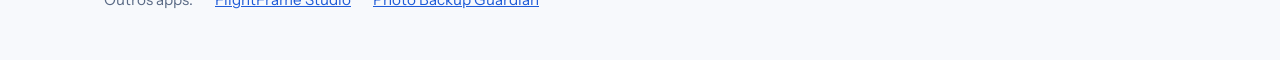
==== commit 037f7977: "Use the official Mac App Store badge instead of text buttons Every link labeled 'Download on the Mac" ====
--- a/index.html
+++ b/index.html
@@ -65,7 +65,7 @@
 <link rel="preconnect" href="https://fonts.googleapis.com">
 <link rel="preconnect" href="https://fonts.gstatic.com" crossorigin>
 <link href="https://fonts.googleapis.com/css2?family=Bricolage+Grotesque:opsz,wght@12..96,600;12..96,700;12..96,800&family=Instrument+Sans:wght@400;600;700&display=swap" rel="stylesheet">
-<link rel="stylesheet" href="style.css?v=2026-11-05">
+<link rel="stylesheet" href="style.css?v=2026-11-05b">
 <script type="application/ld+json">
 {
   "@context": "https://schema.org",
@@ -270,7 +270,7 @@
           <li>Vale nos seus Macs com a mesma conta da App Store</li>
           <li>Compra única pela App Store</li>
         </ul>
-        <a class="botao" href="https://apps.apple.com/app/id6821982992?mt=12">Baixar na Mac App Store</a>
+        <a class="selo" href="https://apps.apple.com/app/id6821982992?mt=12"><img src="assets/selo-mac-app-store.svg" alt="Baixar na Mac App Store" width="180" height="52" onerror="this.parentNode.className='selo-texto';this.parentNode.textContent='Baixar na Mac App Store';"></a>
       </div>
     </div>
     <p class="discreto" style="margin-top:14px;font-size:.92rem">Preço no Brasil. Em outros países, vale o preço exibido pela App Store.</p>
@@ -354,7 +354,7 @@
     <h2>Seu acervo merece mais do que uma pasta chamada BACKUP&nbsp;FINAL&nbsp;2.</h2>
     <p>Experimente grátis por 14 dias. Nada é sobrescrito, nada é apagado.</p>
     <div class="acoes">
-      <a class="botao" href="https://apps.apple.com/app/id6821982992?mt=12">Baixar na Mac App Store</a>
+      <a class="selo" href="https://apps.apple.com/app/id6821982992?mt=12"><img src="assets/selo-mac-app-store.svg" alt="Baixar na Mac App Store" width="180" height="52" onerror="this.parentNode.className='selo-texto';this.parentNode.textContent='Baixar na Mac App Store';"></a>
       <a class="botao botao-secundario" href="support.html">Falar com o suporte</a>
     </div>
   </div>
--- a/style.css
+++ b/style.css
@@ -173,7 +173,8 @@
 .preco-caixa .gratis { background: var(--nevoa); }
 .preco-caixa ul { margin: 18px 0 0; padding-left: 1.1em; }
 .preco-caixa li { margin: 6px 0; }
-.preco-caixa .botao { margin-top: 24px; }
+.preco-caixa .botao, .preco-caixa .selo { margin-top: 24px; }
+.preco-caixa .selo, .documento .selo { display: inline-block; }
 
 /* Perguntas */
 .perguntas { margin-top: 32px; }
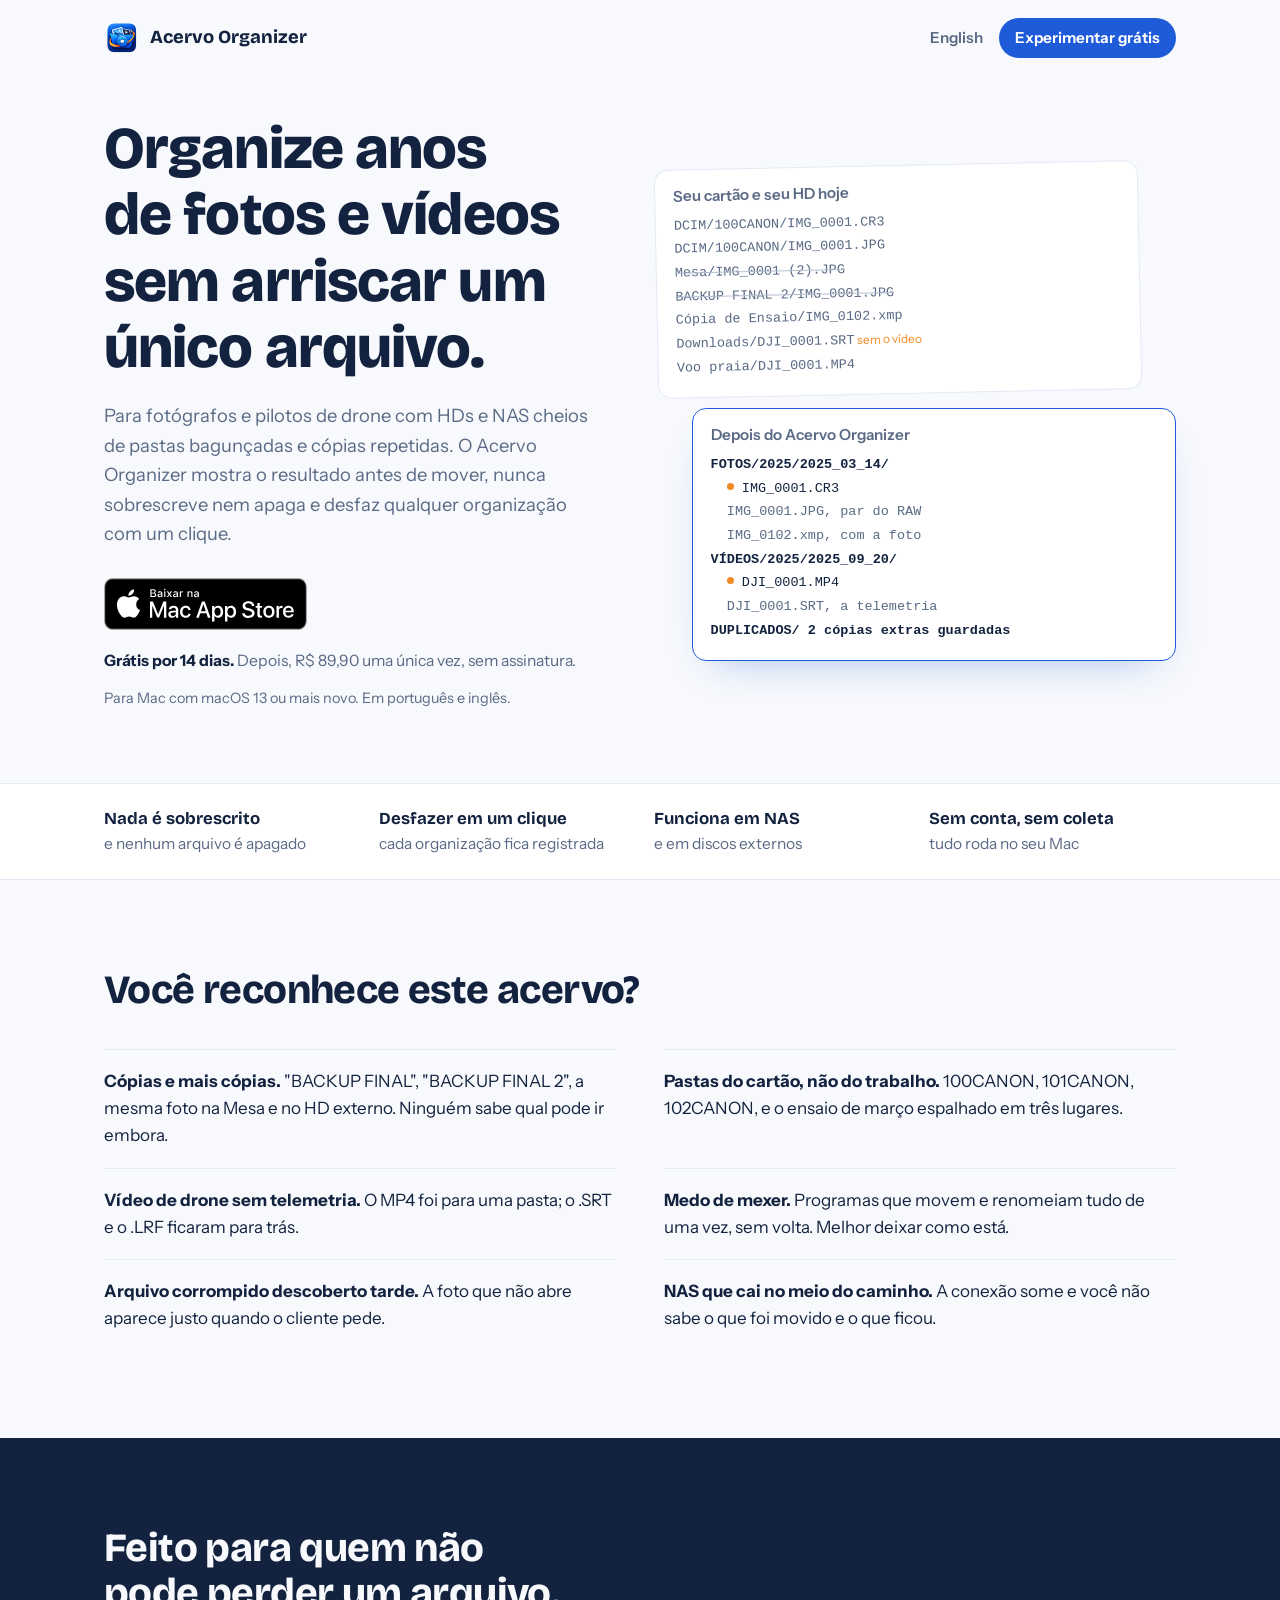
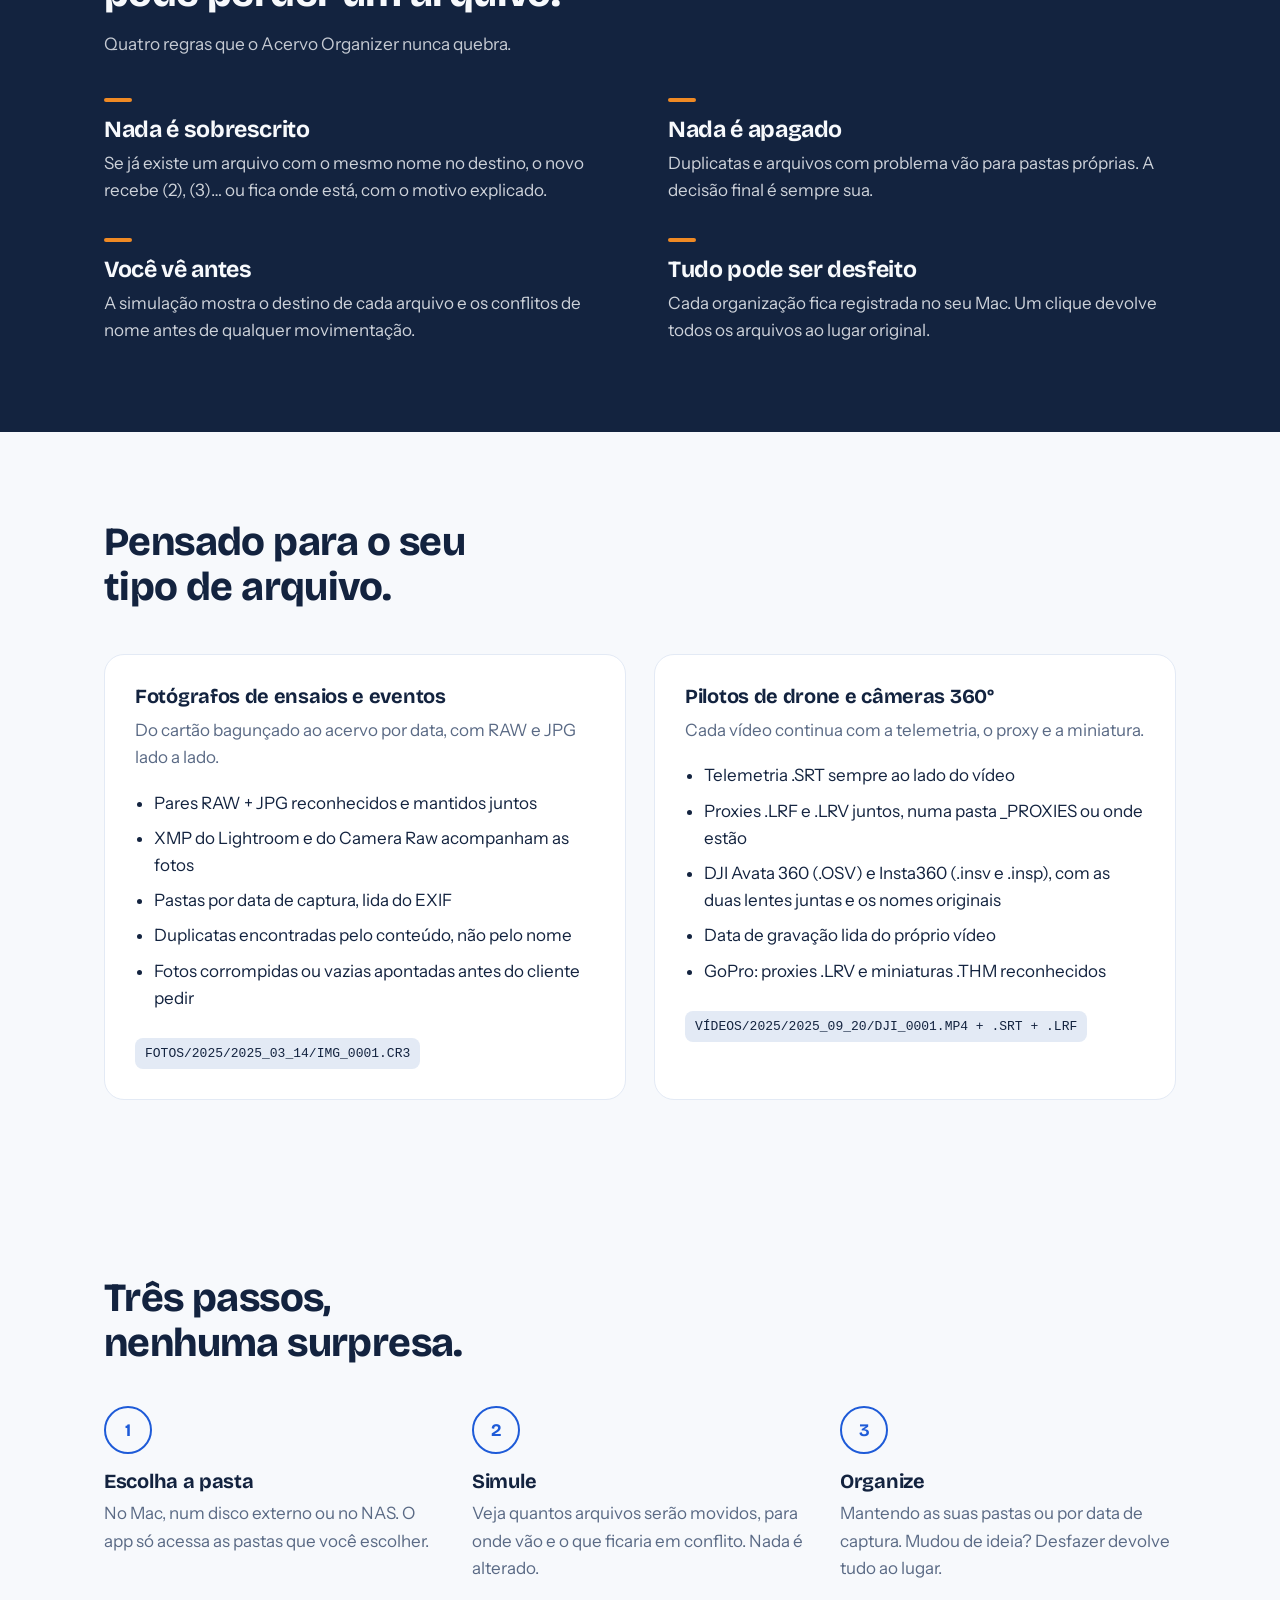
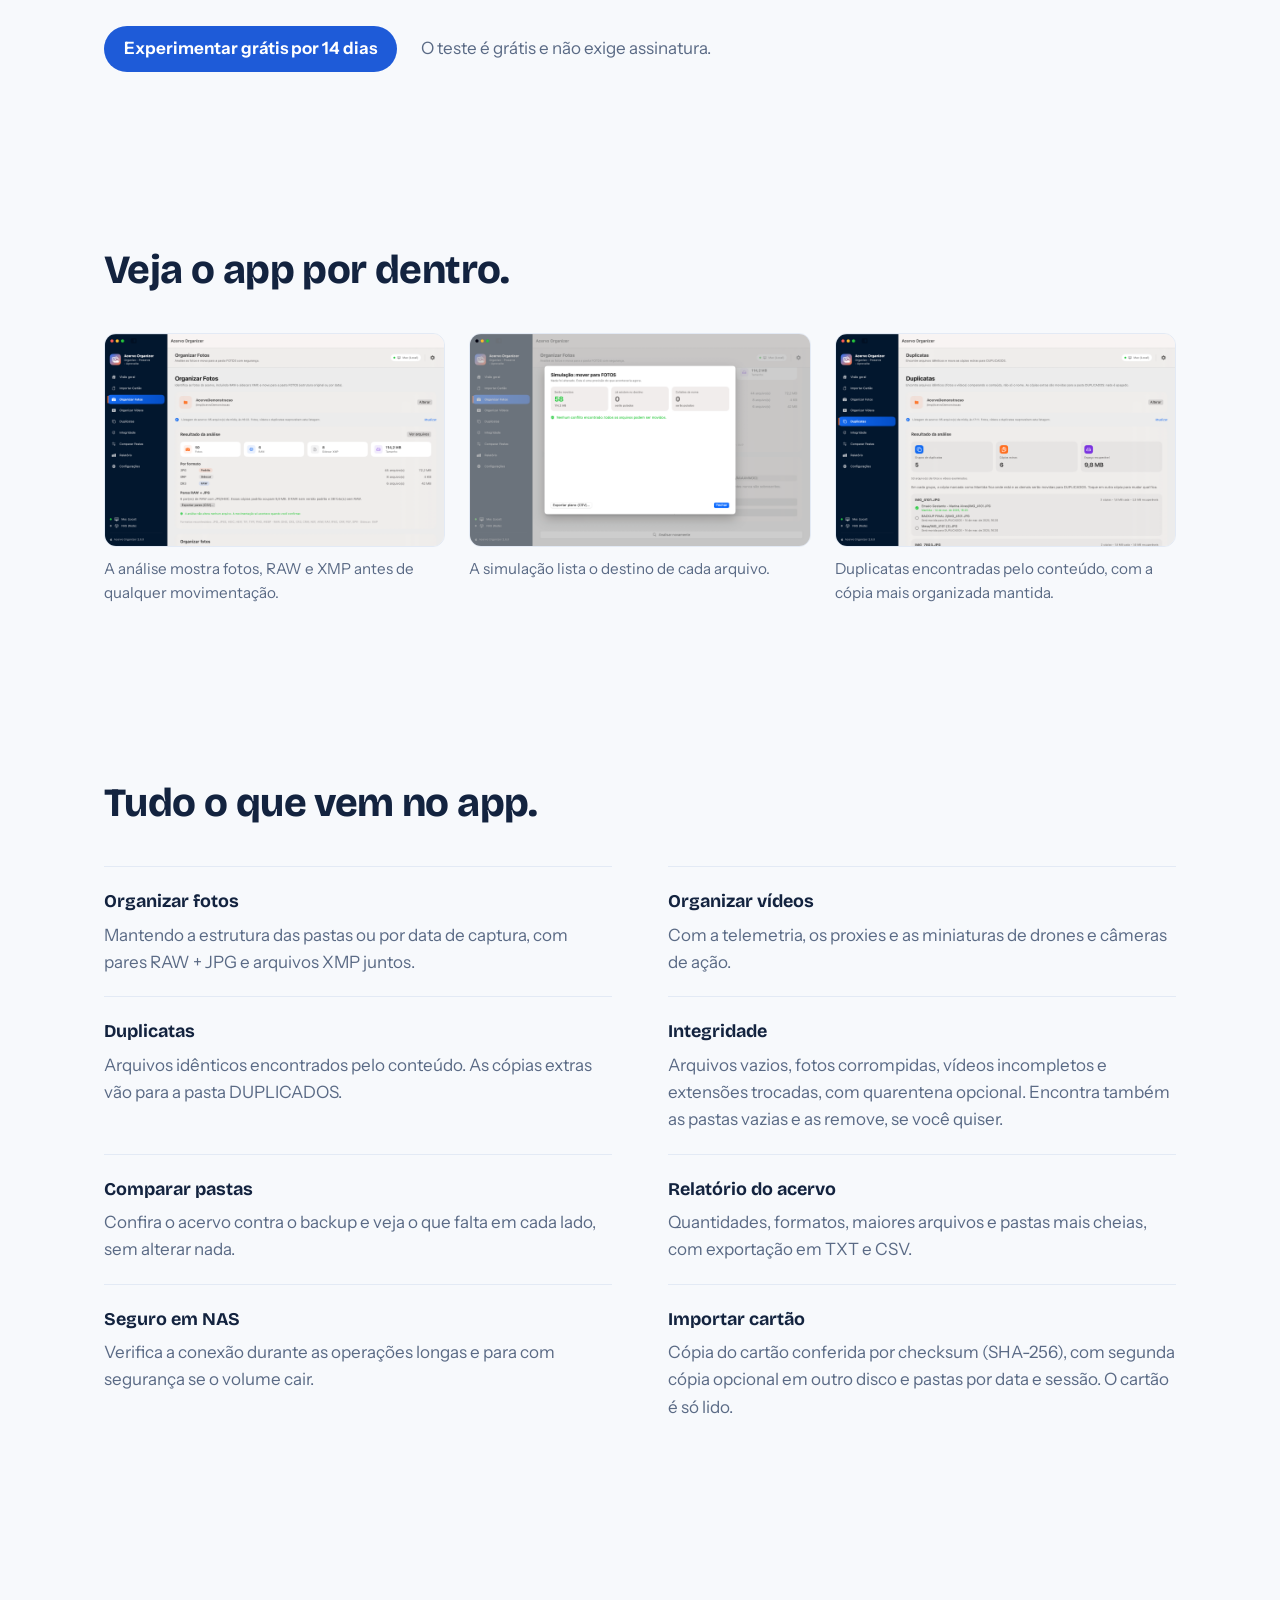
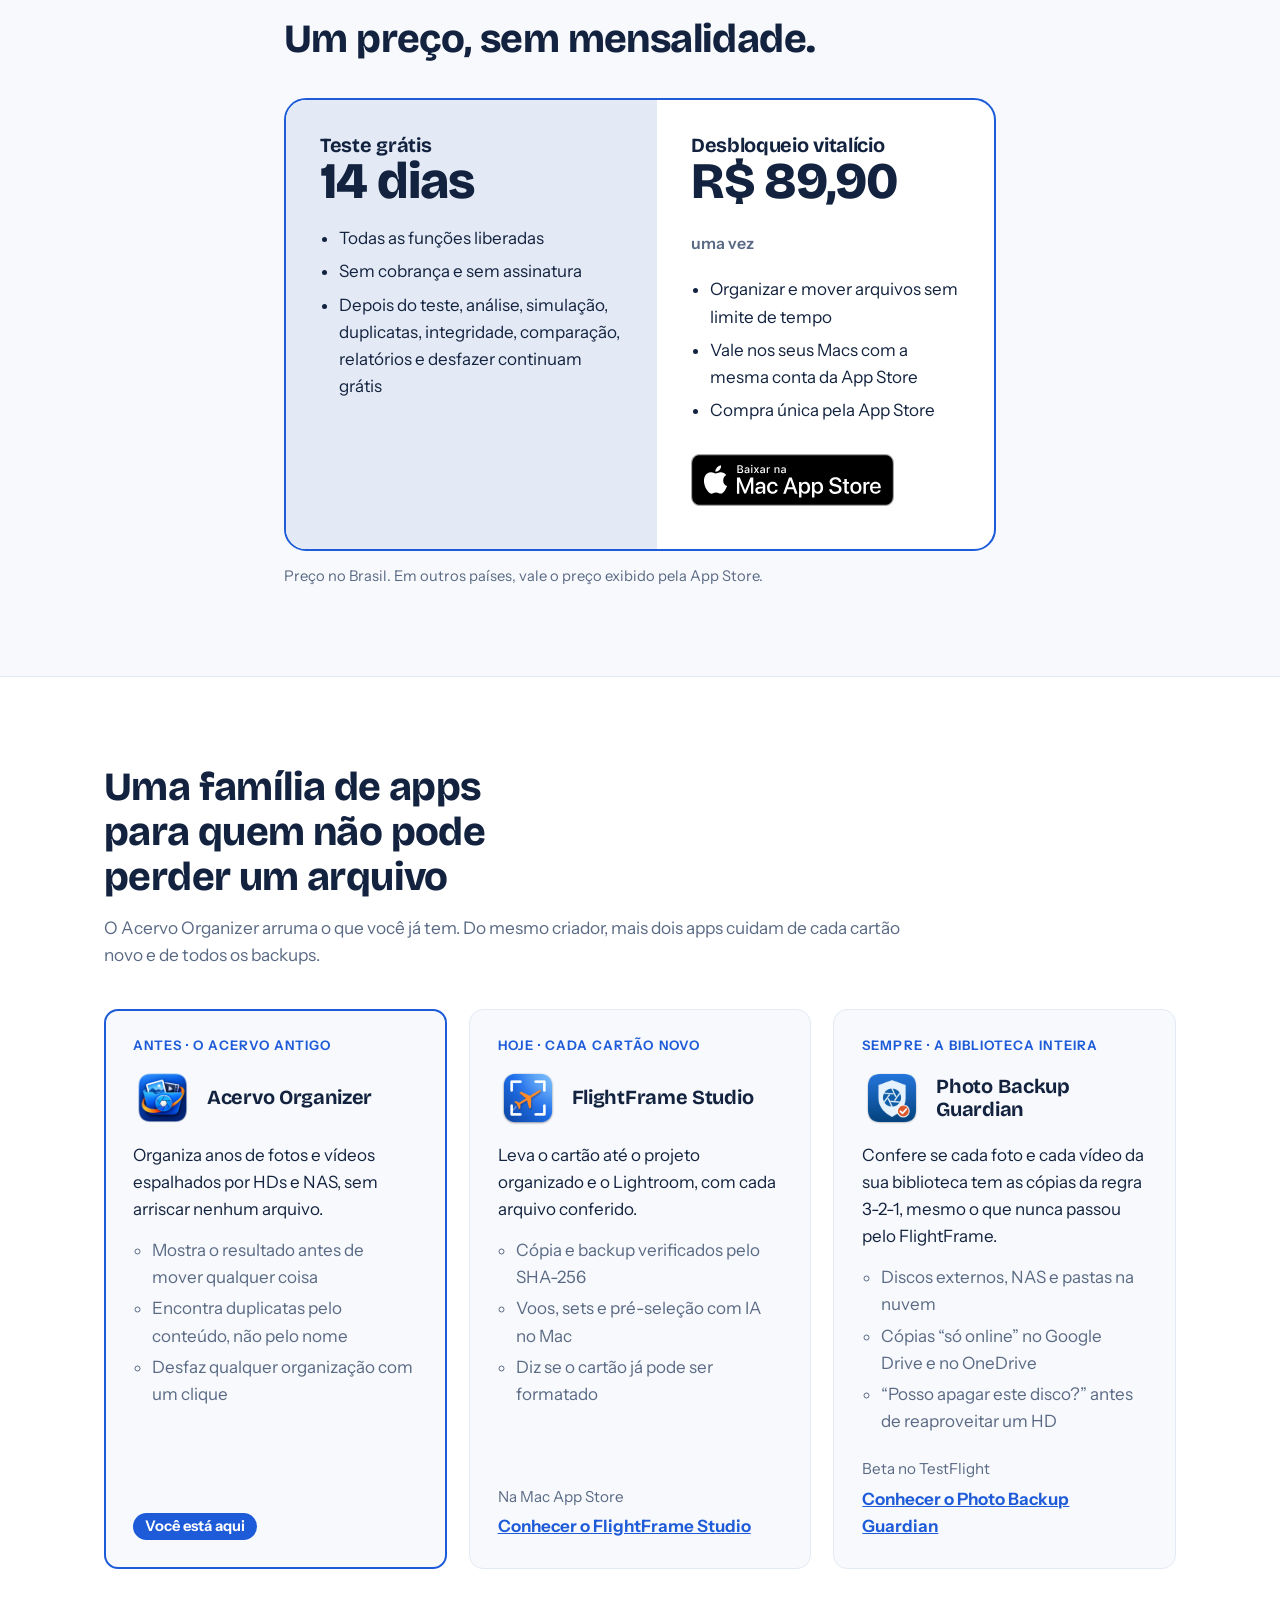
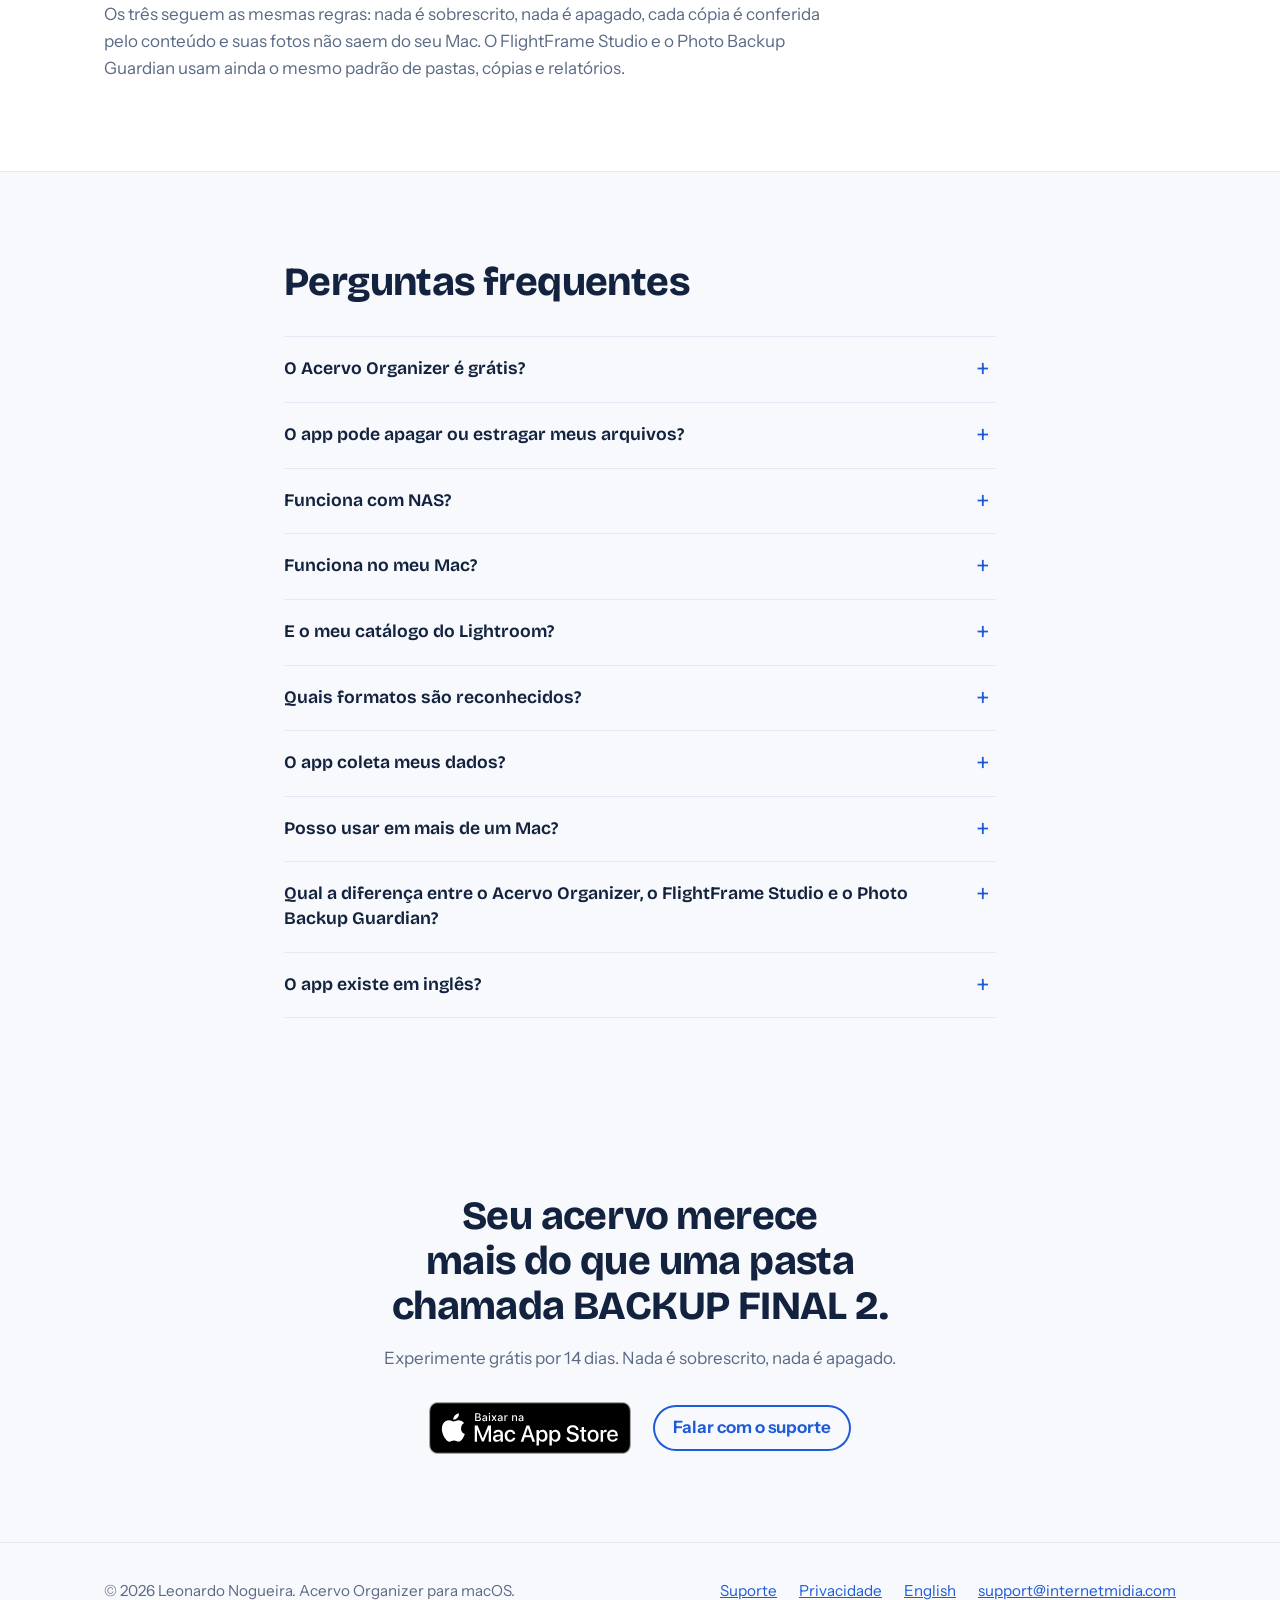
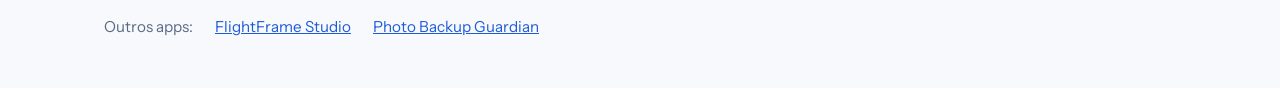
==== commit 1457003a: "Site: pastas por data no formato 2025/2025_03_14 e pastas vazias na Integridade Descreve a 2.11: pub" ====
--- a/index.html
+++ b/index.html
@@ -125,11 +125,11 @@
       <div class="folha depois" aria-hidden="true">
         <h2>Depois do Acervo Organizer</h2>
         <ul>
-          <li class="pasta" style="--i:0">FOTOS/2025/20250314/</li>
+          <li class="pasta" style="--i:0">FOTOS/2025/2025_03_14/</li>
           <li class="n1 ok" style="--i:1">IMG_0001.CR3</li>
           <li class="n1 junto" style="--i:2">IMG_0001.JPG, par do RAW</li>
           <li class="n1 junto" style="--i:3">IMG_0102.xmp, com a foto</li>
-          <li class="pasta" style="--i:4">VÍDEOS/2025/20250920/</li>
+          <li class="pasta" style="--i:4">VÍDEOS/2025/2025_09_20/</li>
           <li class="n1 ok" style="--i:5">DJI_0001.MP4</li>
           <li class="n1 junto" style="--i:6">DJI_0001.SRT, a telemetria</li>
           <li class="pasta" style="--i:7">DUPLICADOS/ 2 cópias extras guardadas</li>
@@ -189,7 +189,7 @@
           <li>Duplicatas encontradas pelo conteúdo, não pelo nome</li>
           <li>Fotos corrompidas ou vazias apontadas antes do cliente pedir</li>
         </ul>
-        <span class="caminho">FOTOS/2025/20250314/IMG_0001.CR3</span>
+        <span class="caminho">FOTOS/2025/2025_03_14/IMG_0001.CR3</span>
       </article>
       <article class="publico">
         <h3>Pilotos de drone e câmeras 360°</h3>
@@ -201,7 +201,7 @@
           <li>Data de gravação lida do próprio vídeo</li>
           <li>GoPro: proxies .LRV e miniaturas .THM reconhecidos</li>
         </ul>
-        <span class="caminho">VÍDEOS/2025/20250920/DJI_0001.MP4 + .SRT + .LRF</span>
+        <span class="caminho">VÍDEOS/2025/2025_09_20/DJI_0001.MP4 + .SRT + .LRF</span>
       </article>
     </div>
   </div>
@@ -240,7 +240,7 @@
       <div><dt>Organizar fotos</dt><dd>Mantendo a estrutura das pastas ou por data de captura, com pares RAW + JPG e arquivos XMP juntos.</dd></div>
       <div><dt>Organizar vídeos</dt><dd>Com a telemetria, os proxies e as miniaturas de drones e câmeras de ação.</dd></div>
       <div><dt>Duplicatas</dt><dd>Arquivos idênticos encontrados pelo conteúdo. As cópias extras vão para a pasta DUPLICADOS.</dd></div>
-      <div><dt>Integridade</dt><dd>Arquivos vazios, fotos corrompidas, vídeos incompletos e extensões trocadas, com quarentena opcional.</dd></div>
+      <div><dt>Integridade</dt><dd>Arquivos vazios, fotos corrompidas, vídeos incompletos e extensões trocadas, com quarentena opcional. Encontra também as pastas vazias e as remove, se você quiser.</dd></div>
       <div><dt>Comparar pastas</dt><dd>Confira o acervo contra o backup e veja o que falta em cada lado, sem alterar nada.</dd></div>
       <div><dt>Relatório do acervo</dt><dd>Quantidades, formatos, maiores arquivos e pastas mais cheias, com exportação em TXT e CSV.</dd></div>
       <div><dt>Seguro em NAS</dt><dd>Verifica a conexão durante as operações longas e para com segurança se o volume cair.</dd></div>
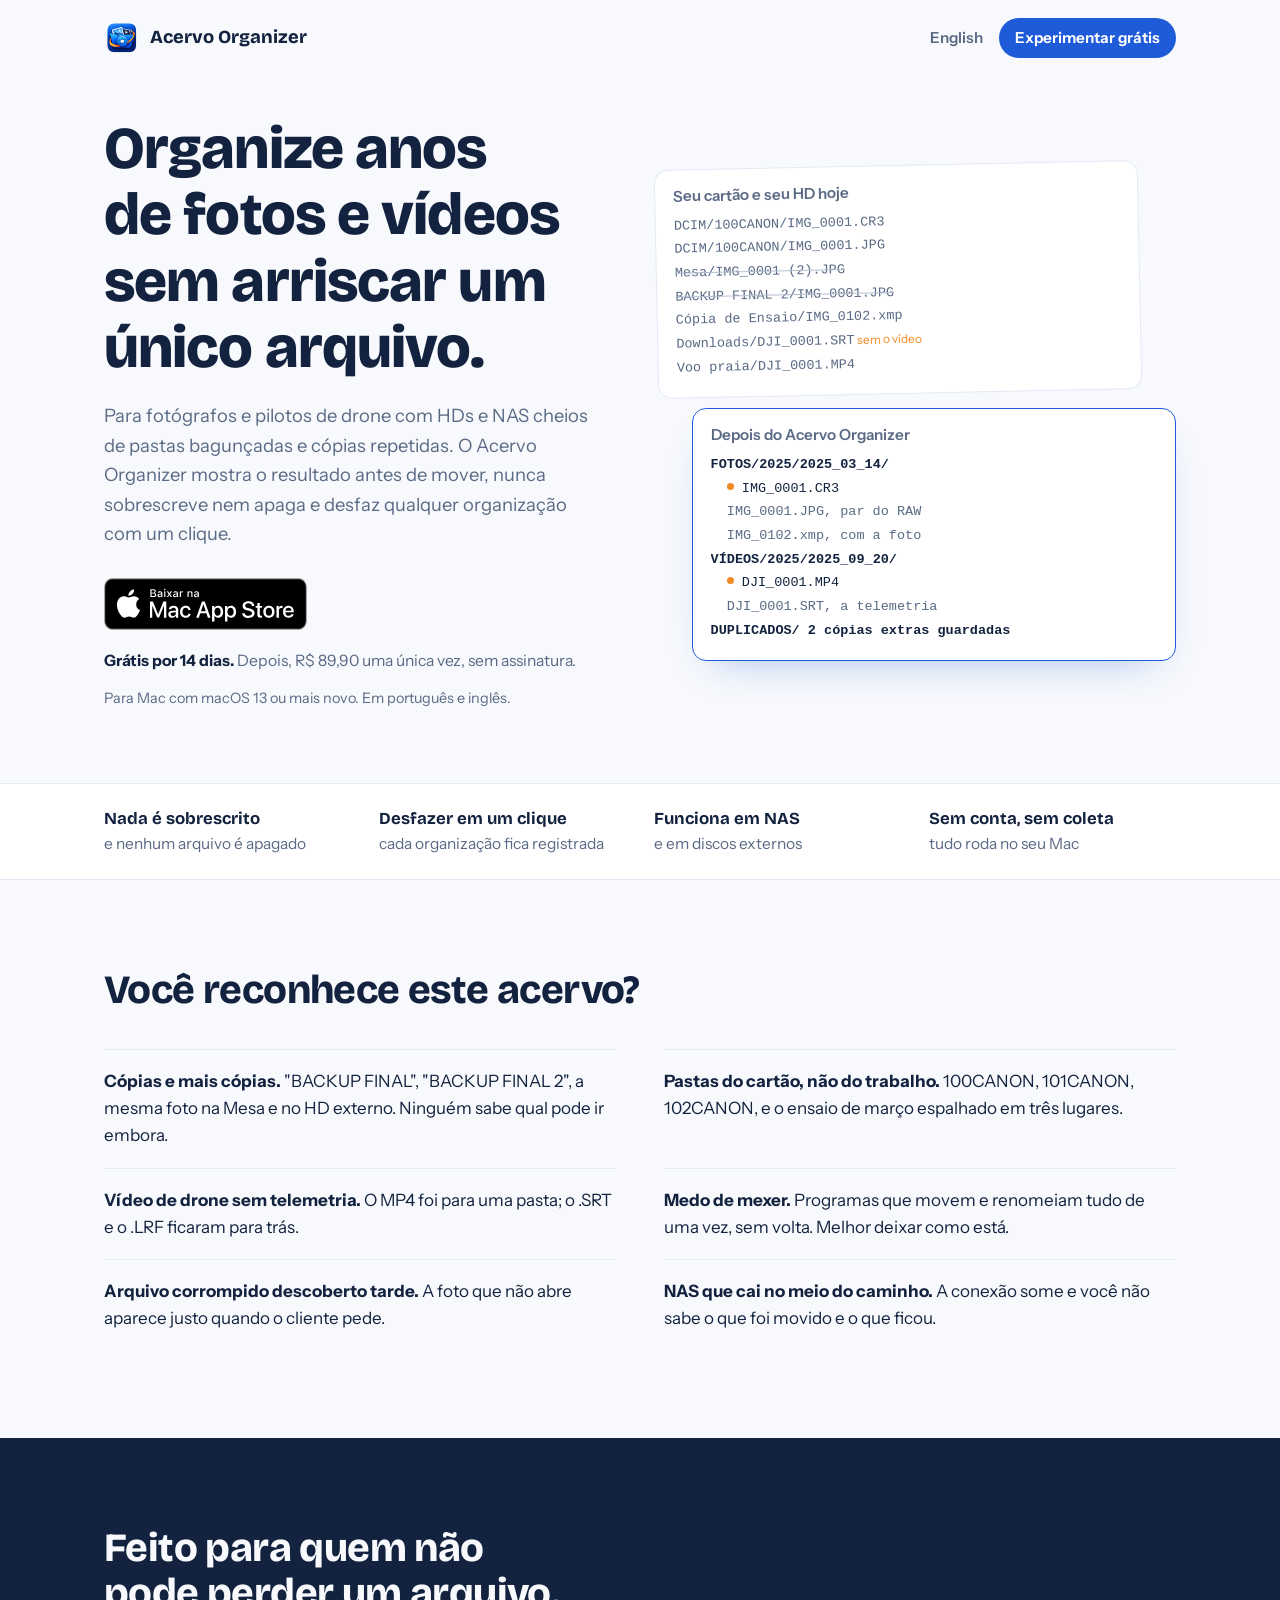
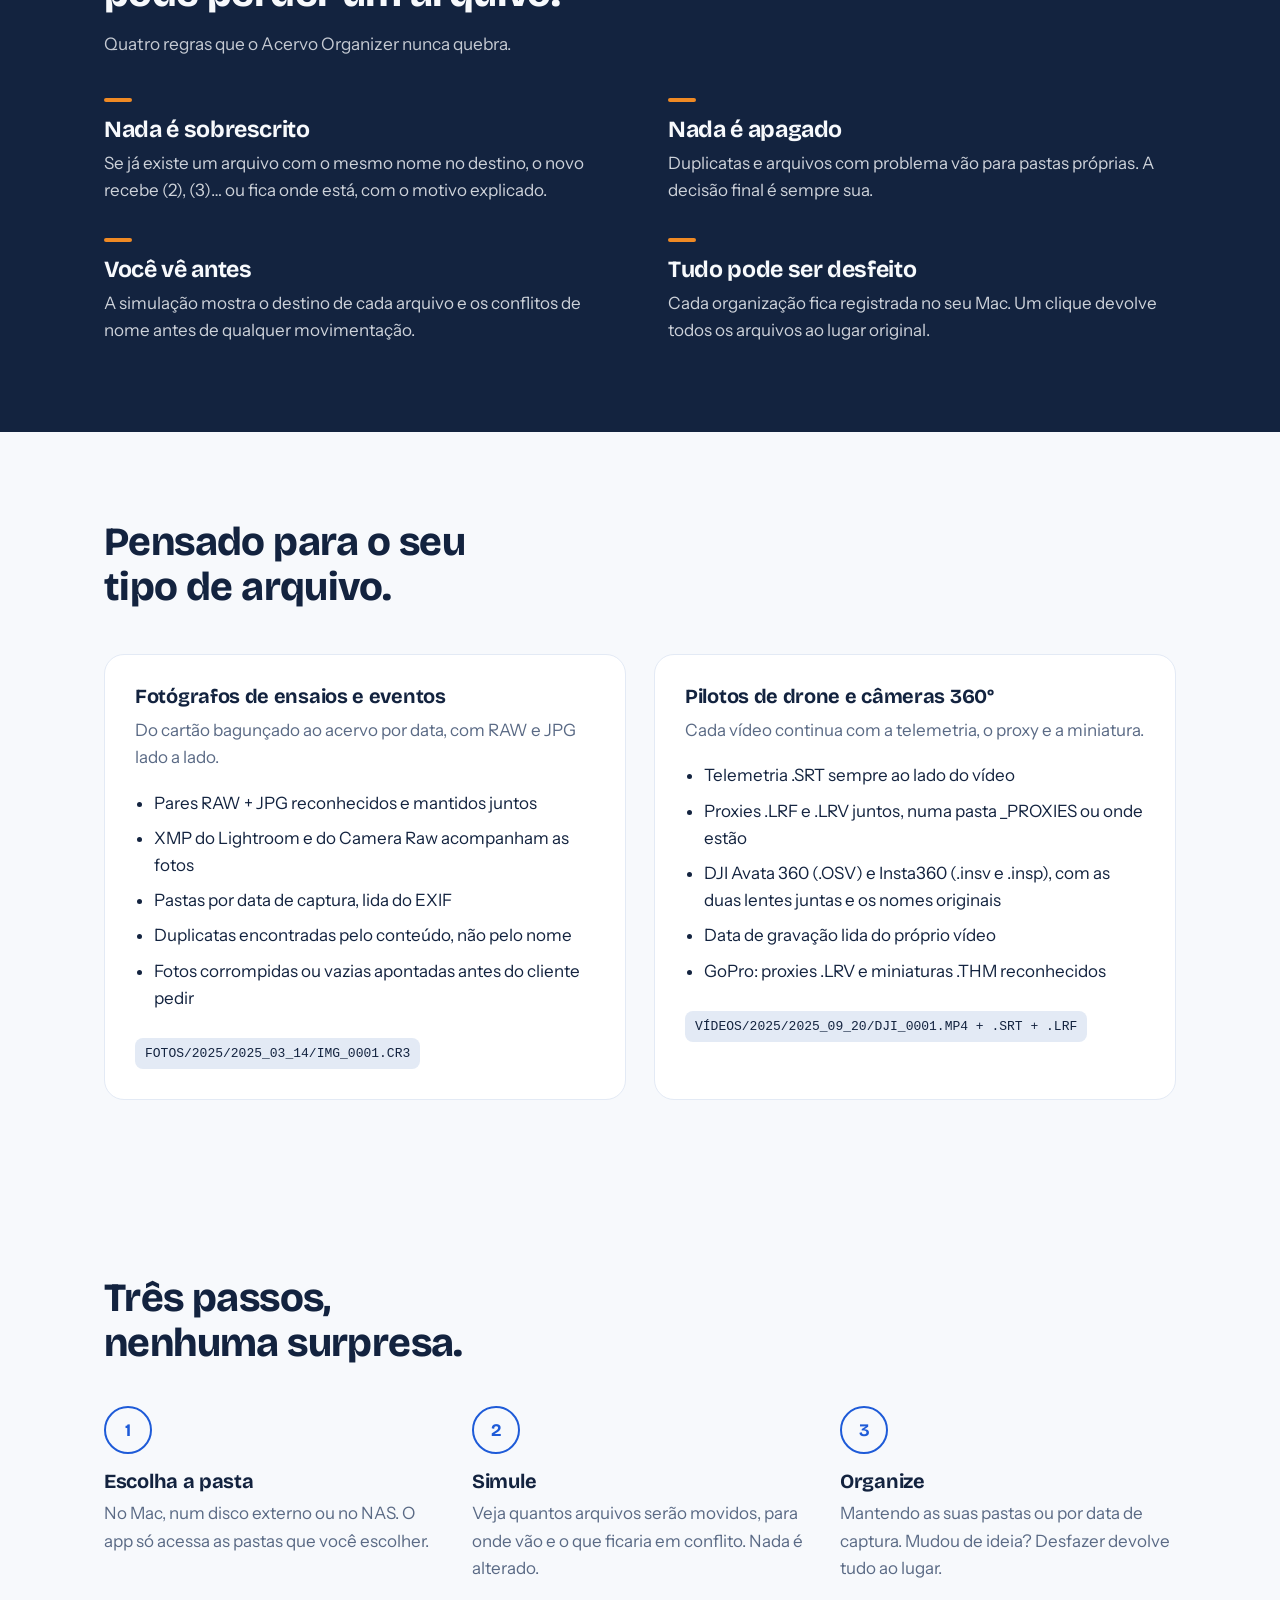
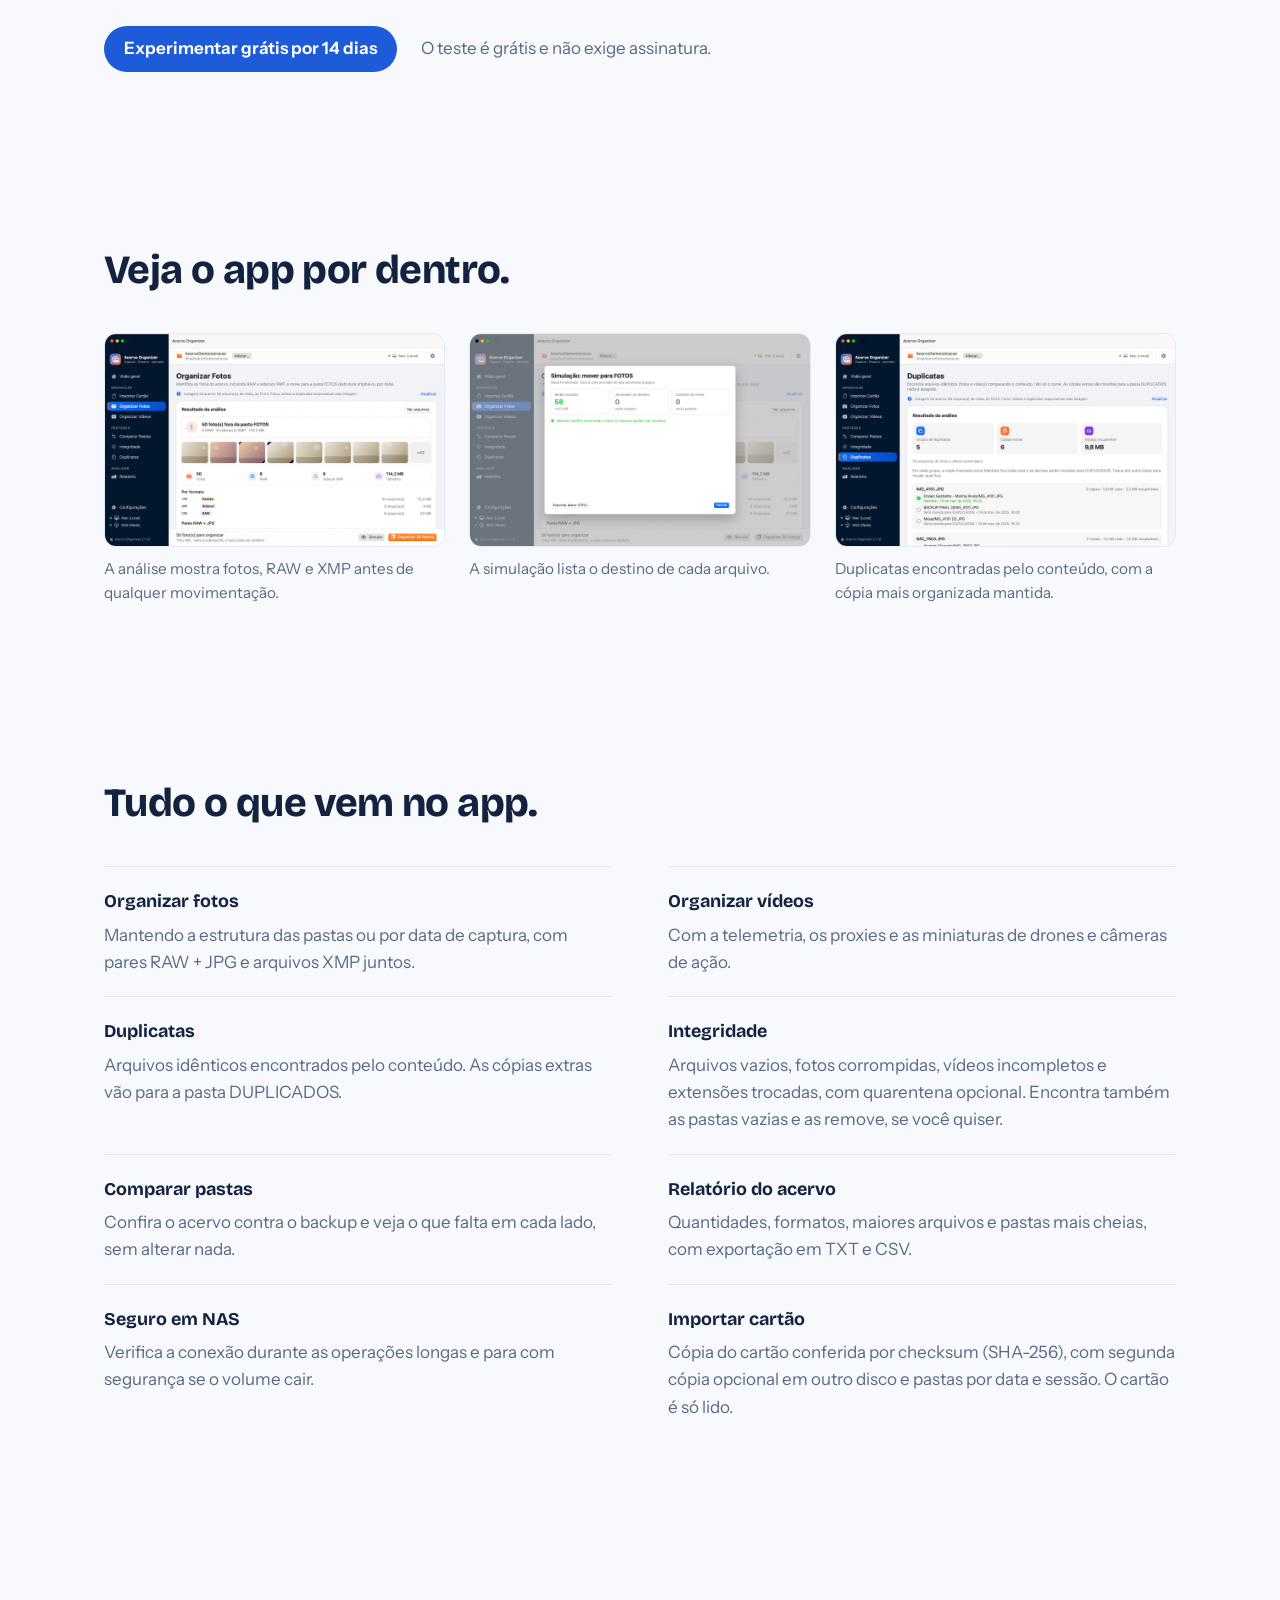
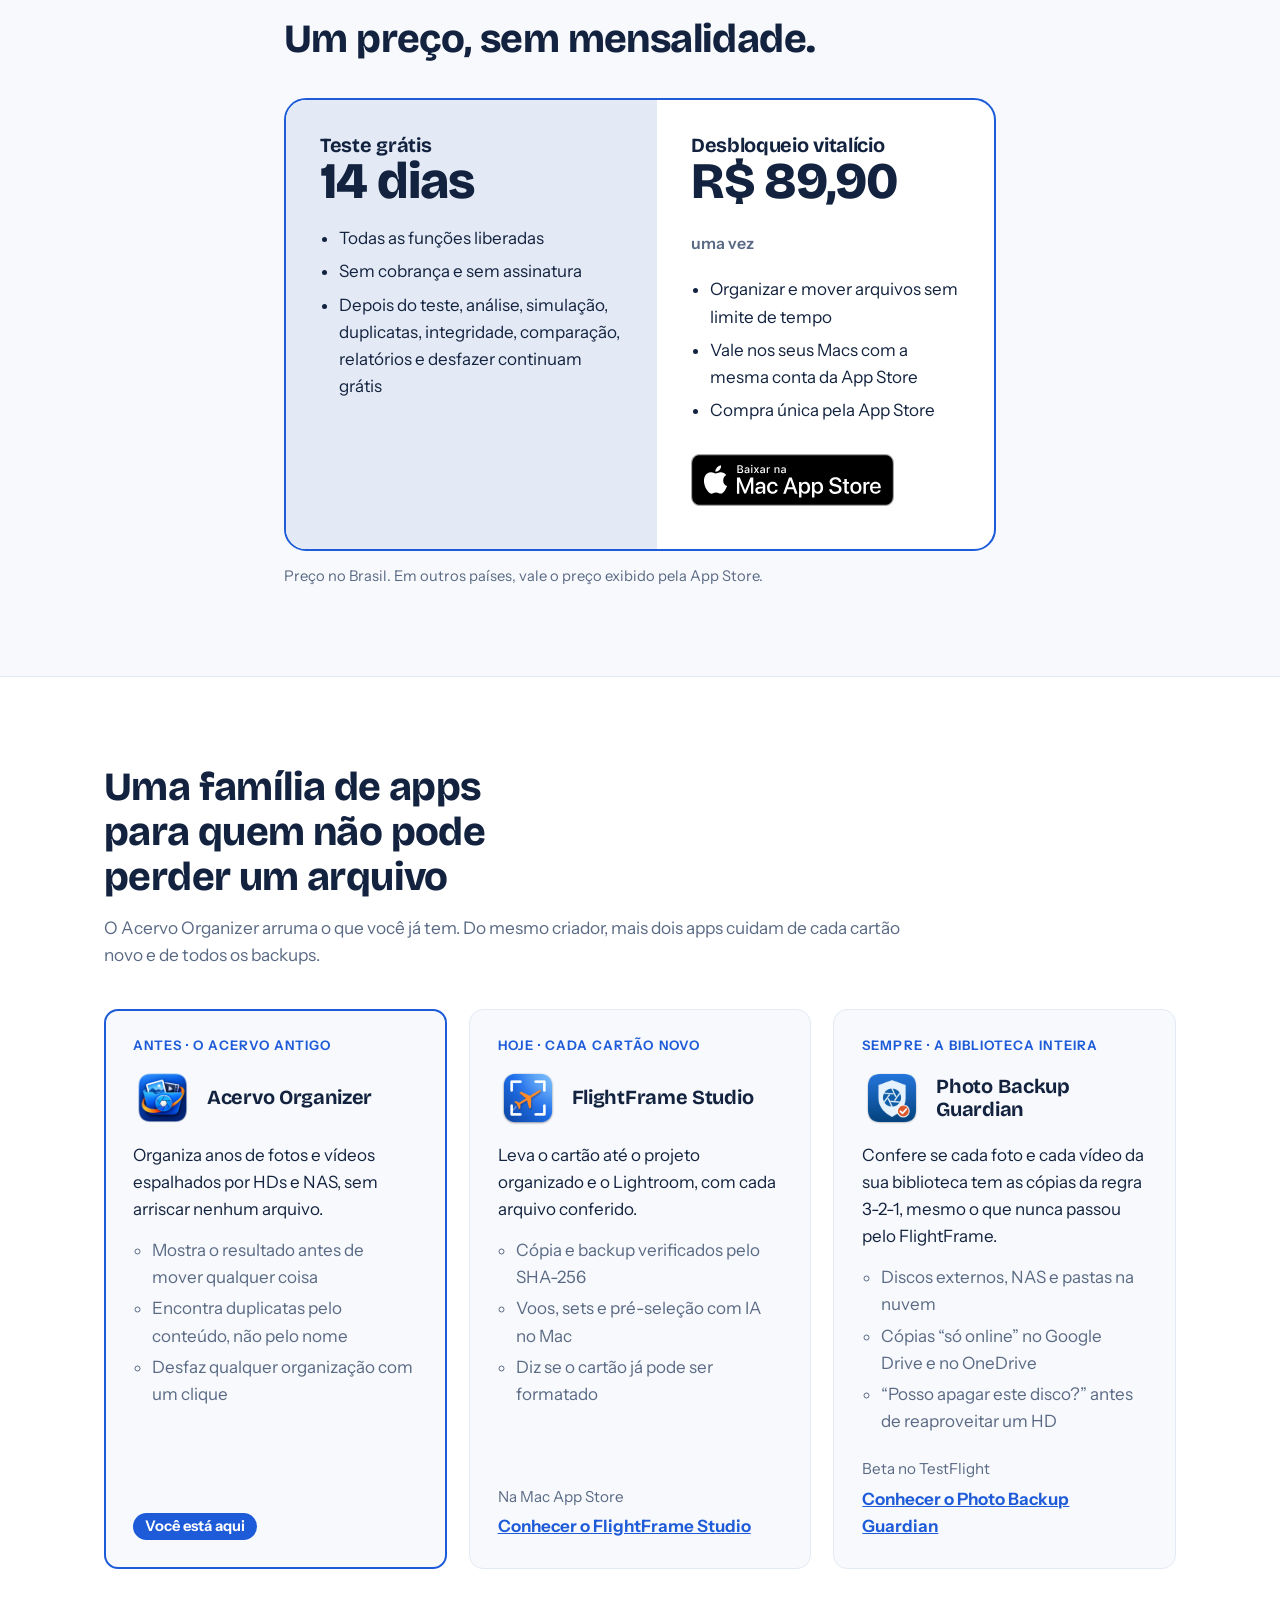
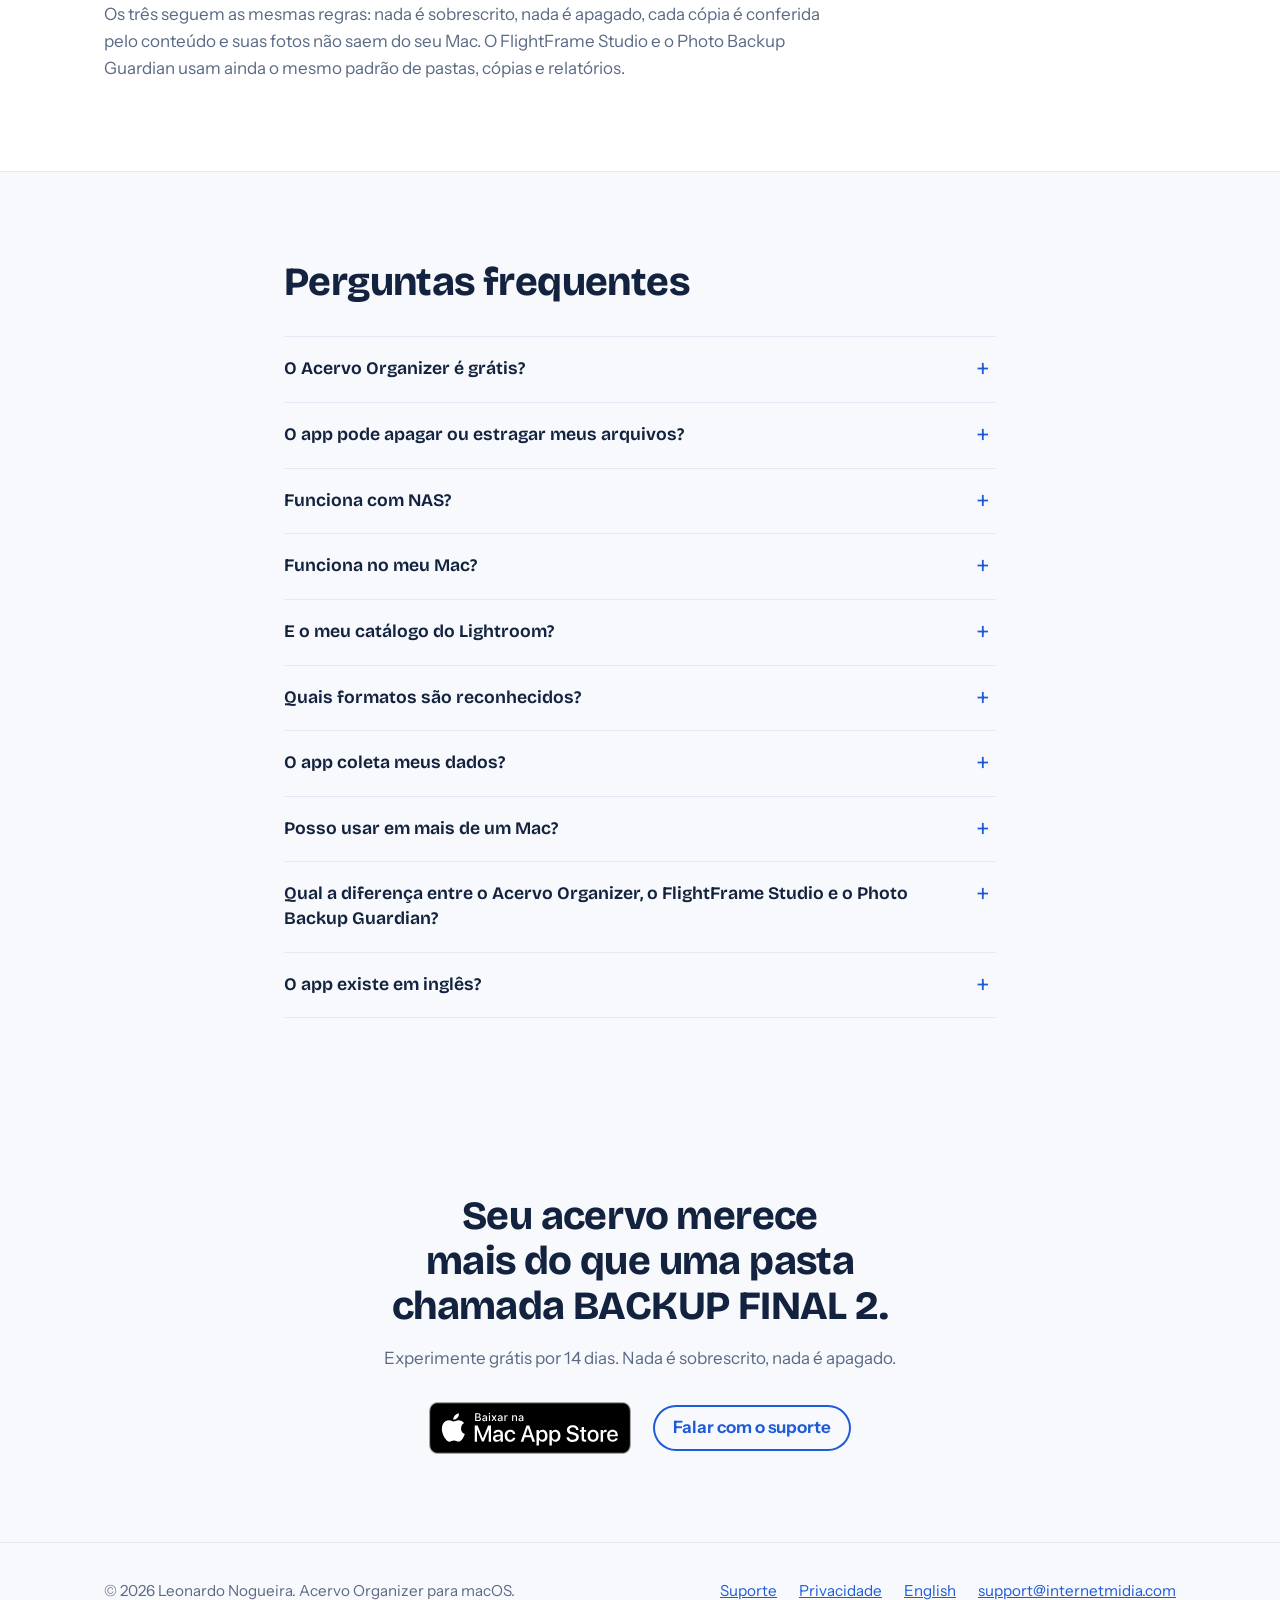
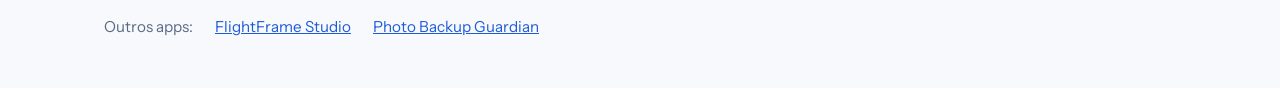
==== commit af206c3d: "Update the family FAQ for FlightFrame 2.1 Co-Authored-By: Claude Opus 5.5 <noreply@anthropic.com>" ====
--- a/index.html
+++ b/index.html
@@ -343,7 +343,7 @@
       <details><summary>Quais formatos são reconhecidos?</summary><p>Fotos em JPG, HEIC, PNG, TIFF e nos principais formatos RAW (CR3, CR2, NEF, ARW, RAF, DNG, ORF, RW2 e outros), com XMP. Vídeos em MOV, MP4, MTS, MKV, AVI e outros, com .SRT, .LRF, .LRV e .THM. Vídeos 360° da DJI (.OSV) e da Insta360 (.insv e .insp).</p></details>
       <details><summary>O app coleta meus dados?</summary><p>Não. Não há conta, anúncios, análise de uso ou rastreamento, e suas fotos nunca saem dos seus discos. Veja a <a href="privacy.html">política de privacidade</a>.</p></details>
       <details><summary>Posso usar em mais de um Mac?</summary><p>Sim. O desbloqueio vale nos Macs com a mesma conta da App Store. Num Mac novo, use Configurações, Licença, Restaurar compras.</p></details>
-      <details><summary>Qual a diferença entre o Acervo Organizer, o FlightFrame Studio e o Photo Backup Guardian?</summary><p>Cada um entra num momento do trabalho. O Acervo Organizer arruma o que já está nos seus HDs e no NAS: organiza por data, junta RAW, XMP e telemetria e separa as duplicatas. O <a href="https://flightframe.ravendronevideos.com.br">FlightFrame Studio</a> recebe cada cartão novo: copia com conferência, organiza o projeto, faz o backup e diz se o cartão já pode ser formatado. O <a href="https://photobackupguardian.app">Photo Backup Guardian</a> vigia a biblioteca inteira, com todos os discos e pastas na nuvem, e avisa quando falta uma cópia da regra 3-2-1. Você pode usar só um ou os três juntos.</p></details>
+      <details><summary>Qual a diferença entre o Acervo Organizer, o FlightFrame Studio e o Photo Backup Guardian?</summary><p>Cada um entra num momento do trabalho. O Acervo Organizer arruma o que já está nos seus HDs e no NAS: organiza por data, junta RAW, XMP e telemetria e separa as duplicatas. O <a href="https://flightframe.ravendronevideos.com.br">FlightFrame Studio</a> recebe cada cartão novo: copia com conferência, organiza o projeto, faz o backup e a terceira cópia, diz se o cartão já pode ser formatado e reconfere as cópias que ele mesmo fez. O <a href="https://photobackupguardian.app">Photo Backup Guardian</a> vigia a biblioteca inteira, inclusive o que nunca passou pelo FlightFrame, em todos os discos e pastas na nuvem, com as cópias só online do Google Drive e do OneDrive, e avisa quando falta uma cópia da regra 3-2-1. Você pode usar só um ou os três juntos.</p></details>
       <details><summary>O app existe em inglês?</summary><p>Sim. O app está em português e em inglês e segue o idioma do macOS; para escolher outro só para ele, use Ajustes do Sistema › Geral › Idioma e Região › Aplicativos. Quem já usava o app continua com as pastas FOTOS, VÍDEOS, DUPLICADOS e COM PROBLEMAS. <a href="en/" hreflang="en" lang="en">Site in English</a>.</p></details>
     </div>
   </div>
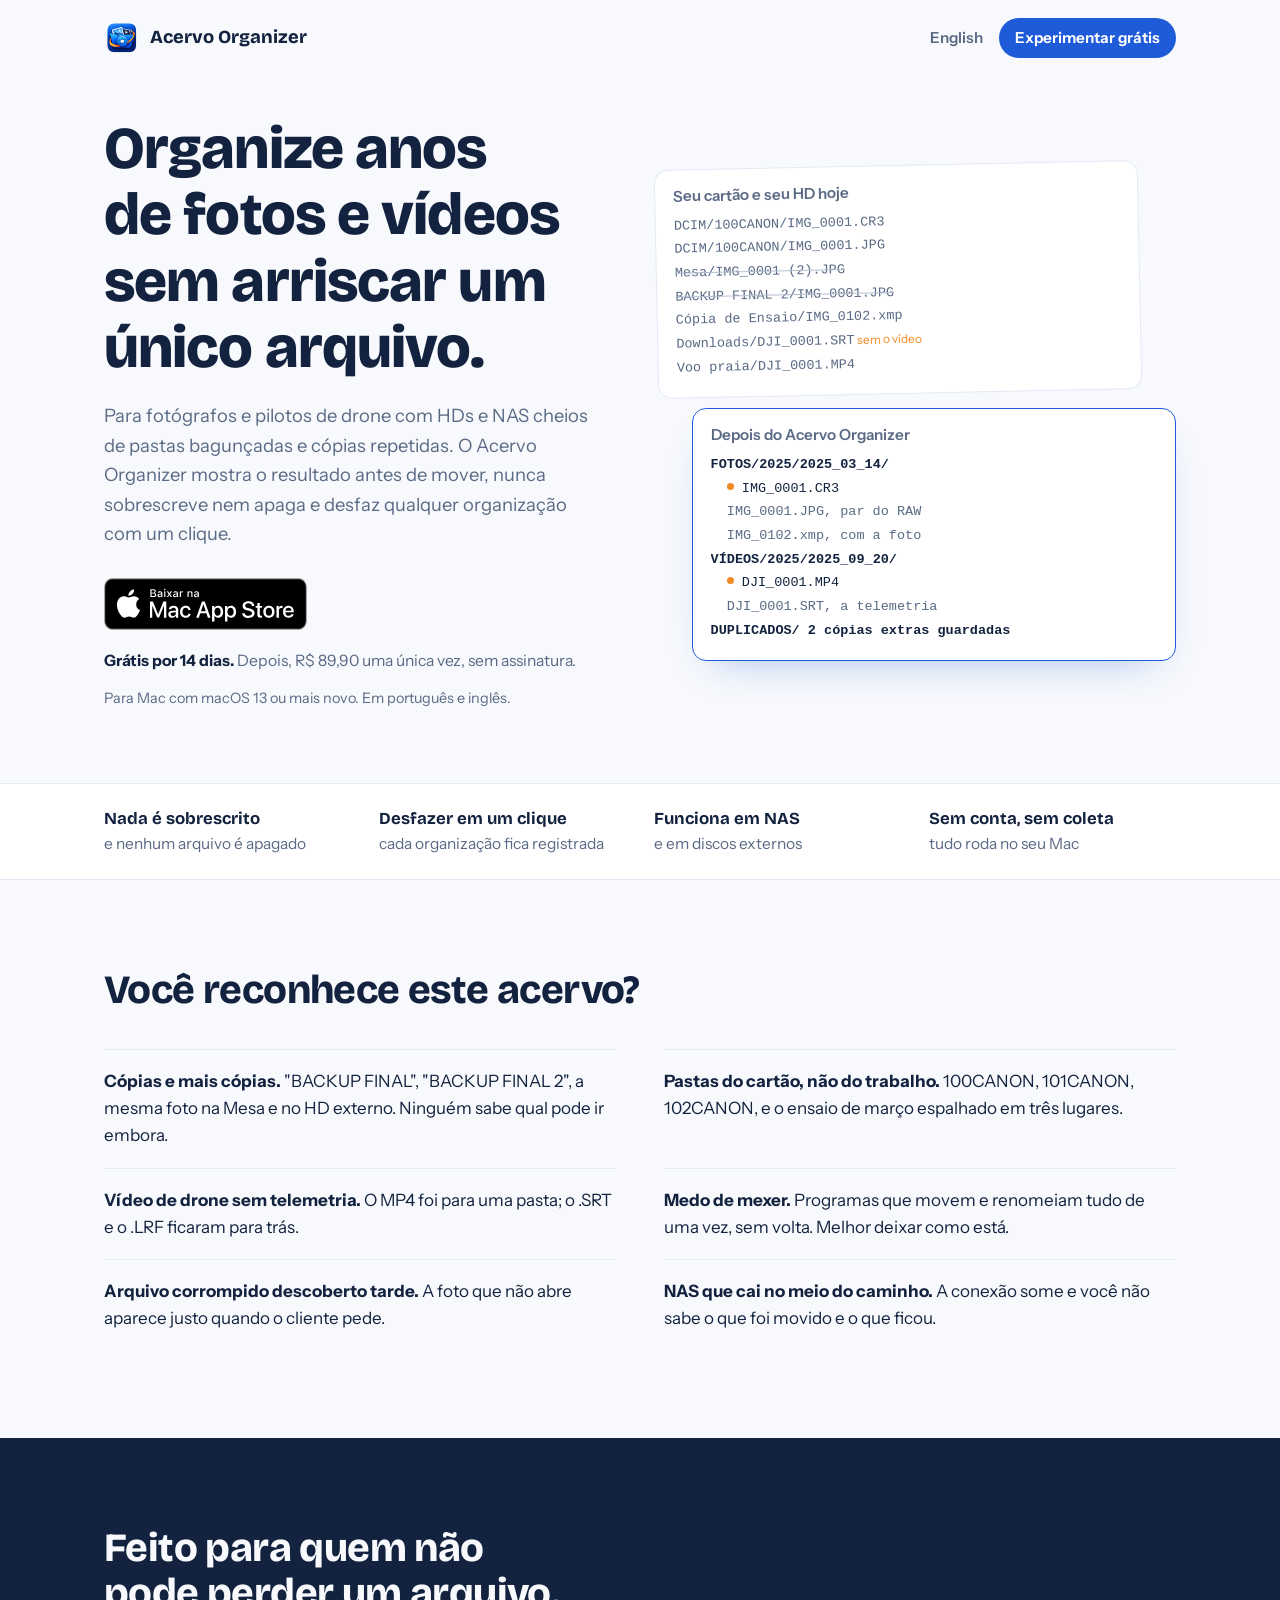
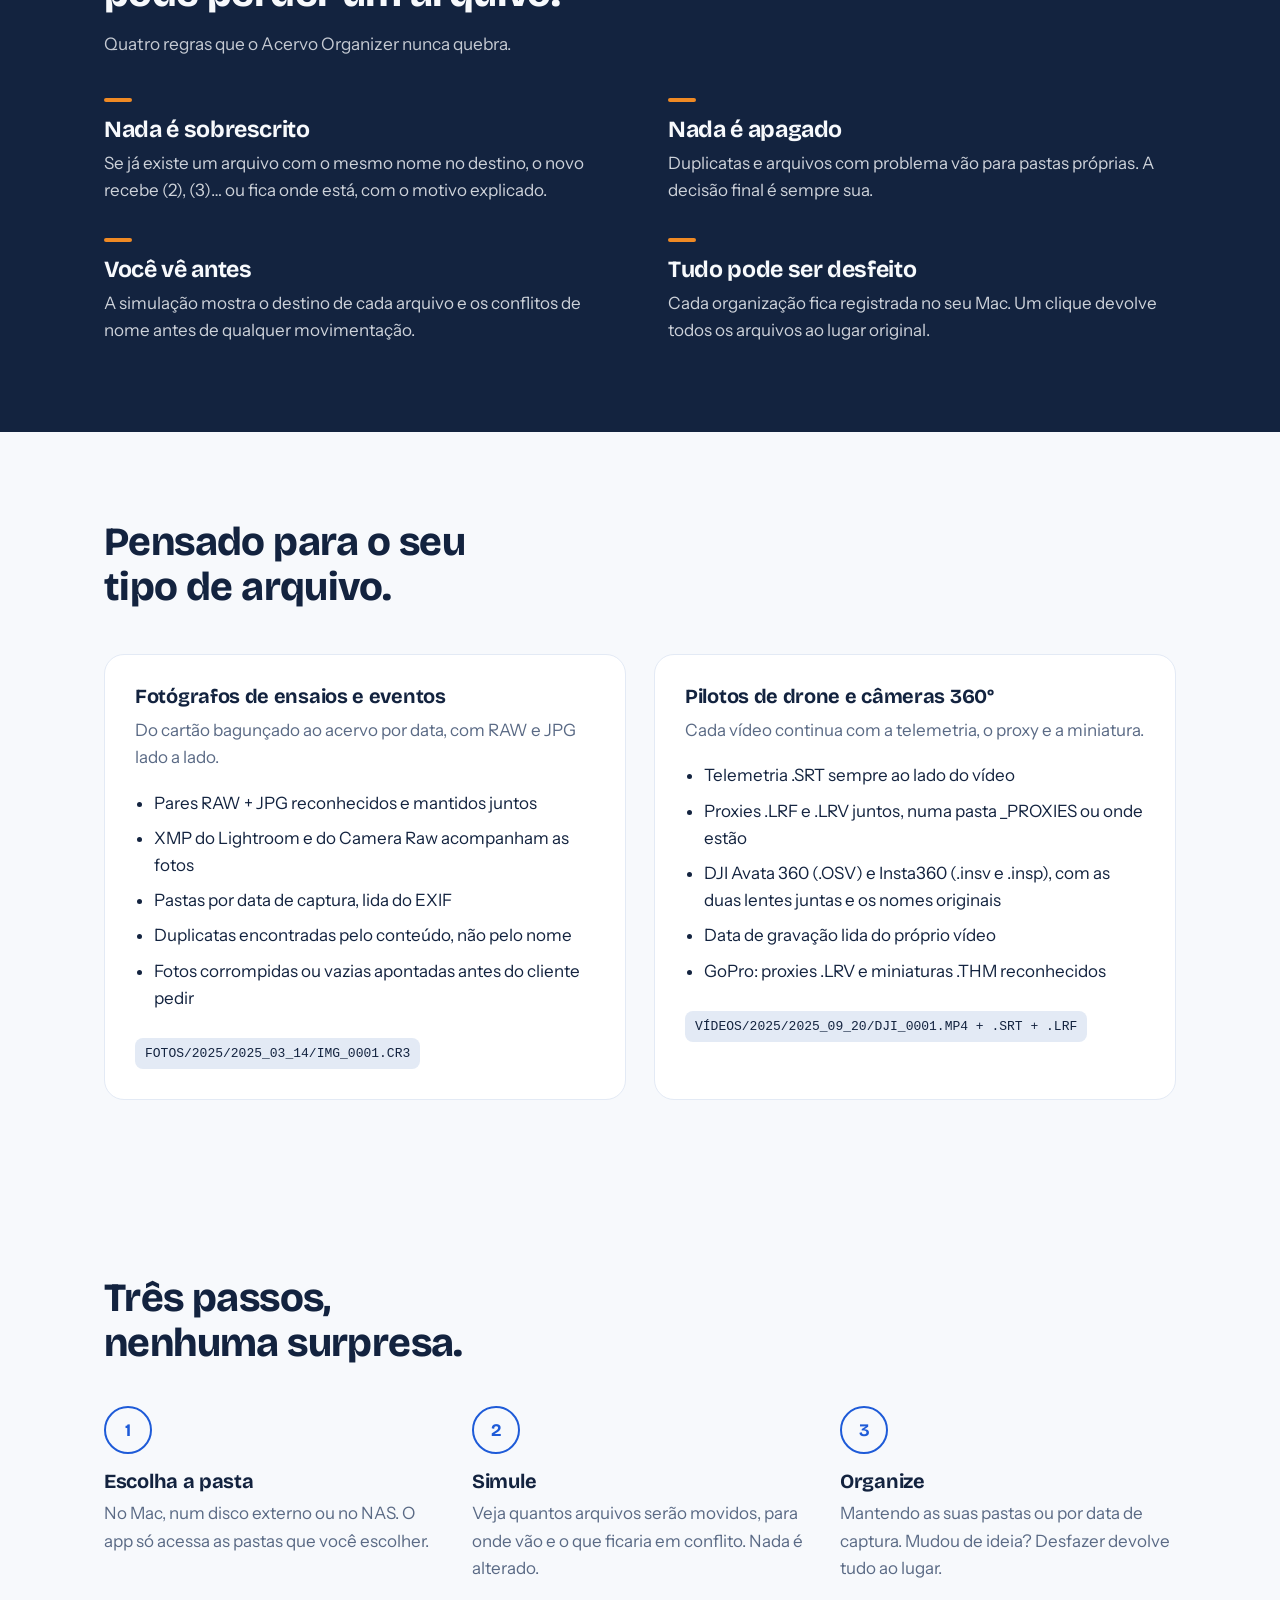
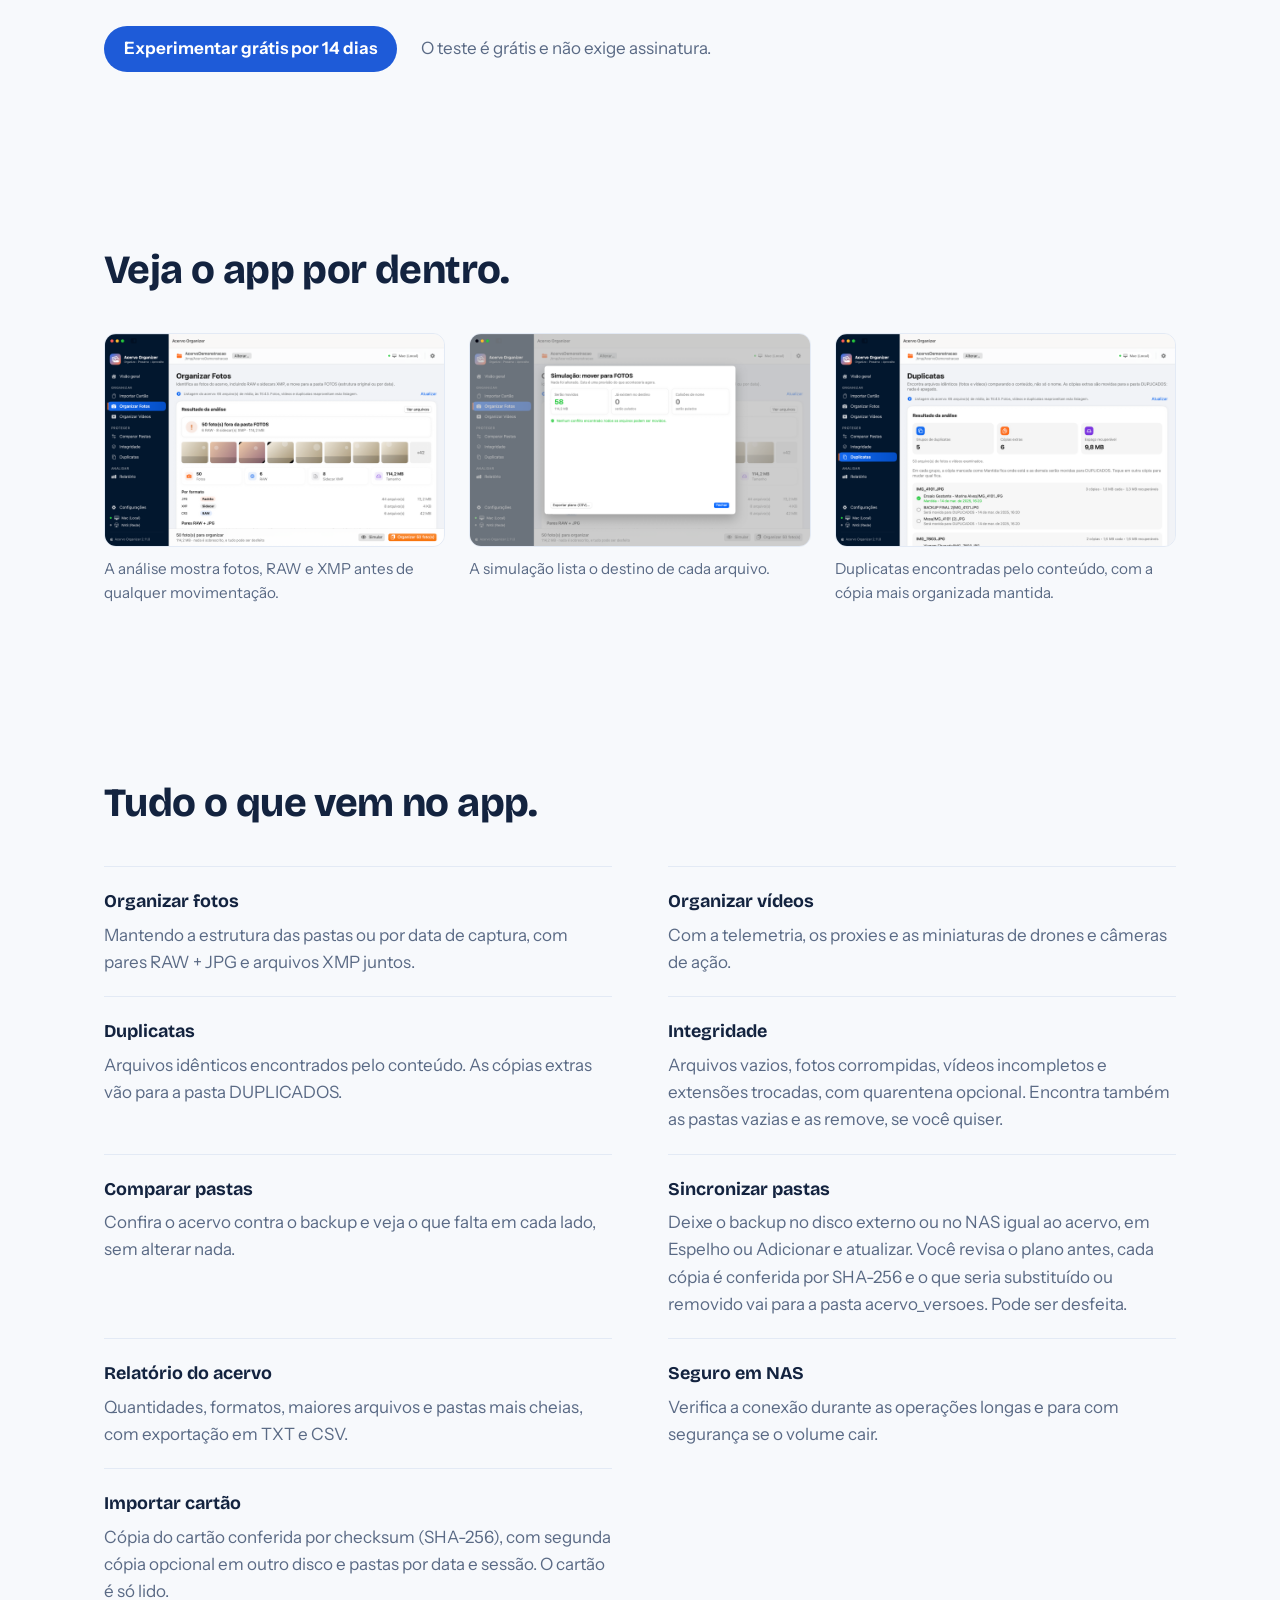
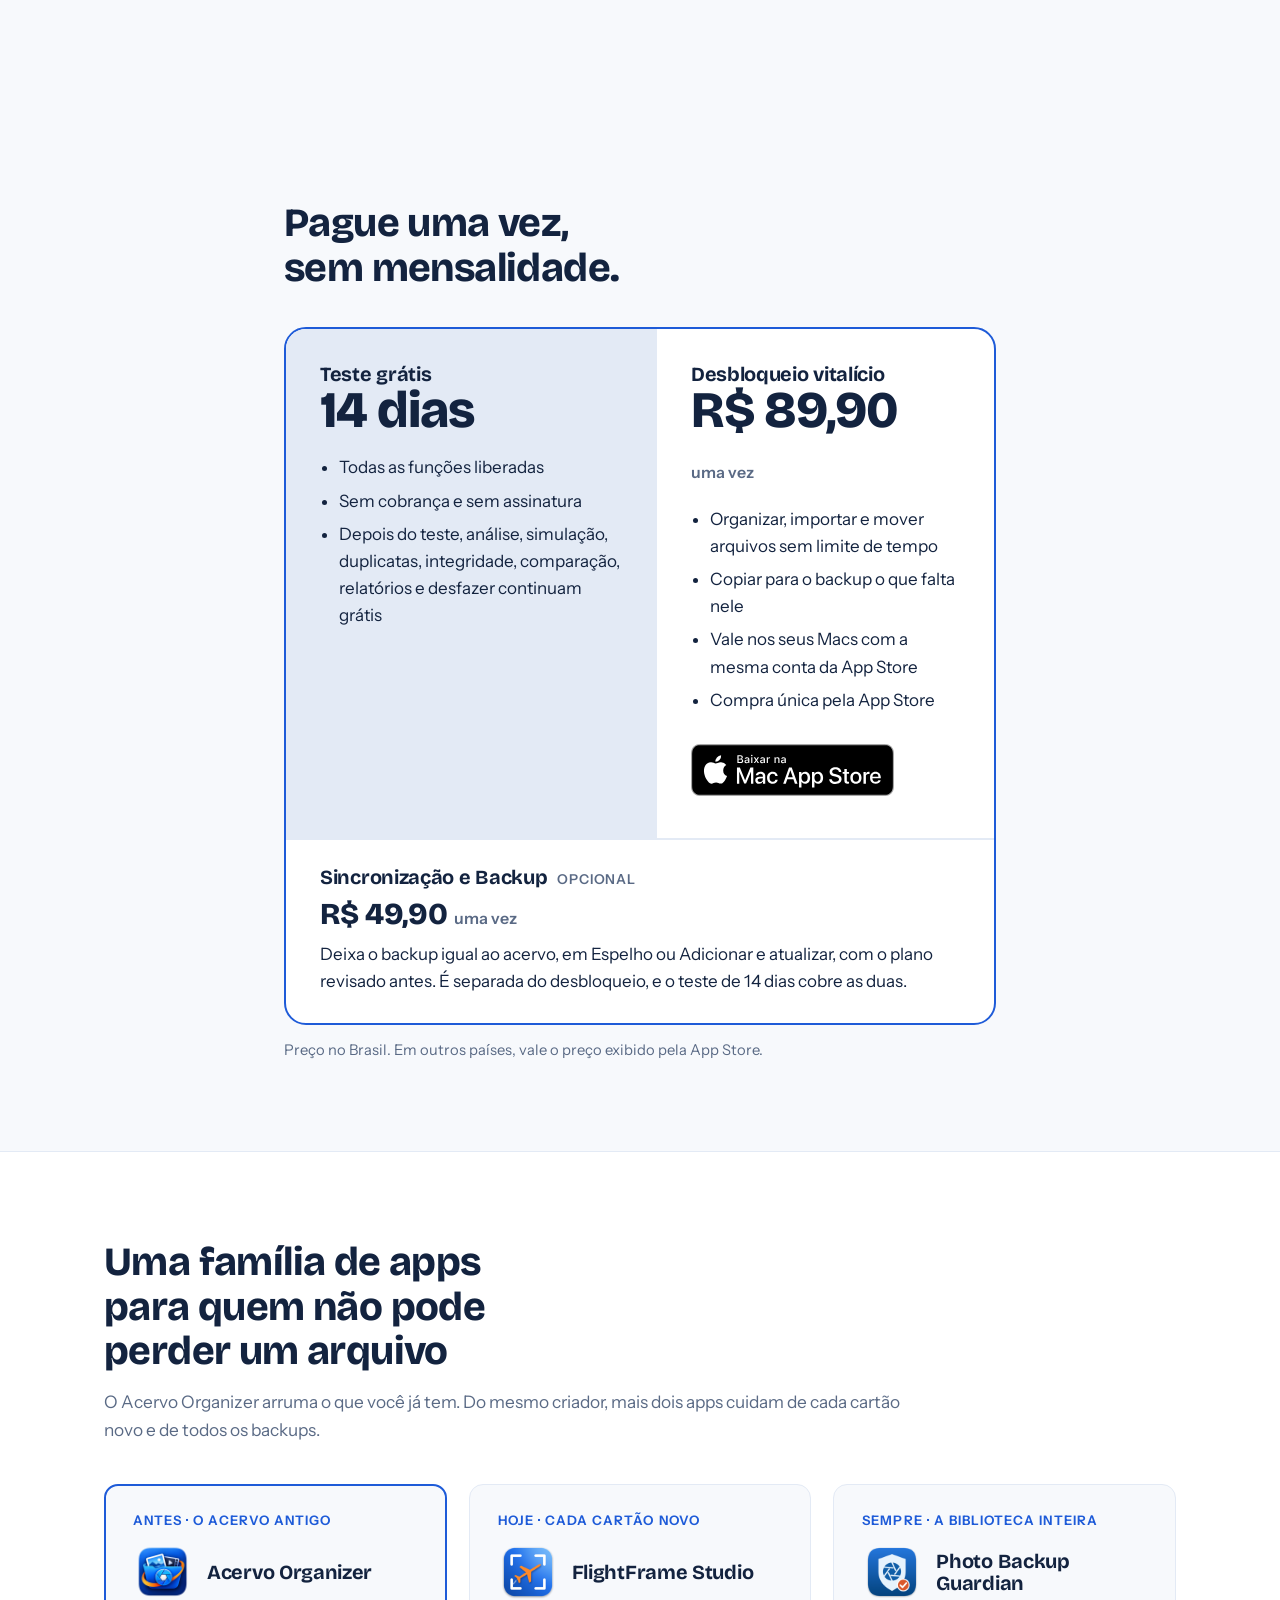
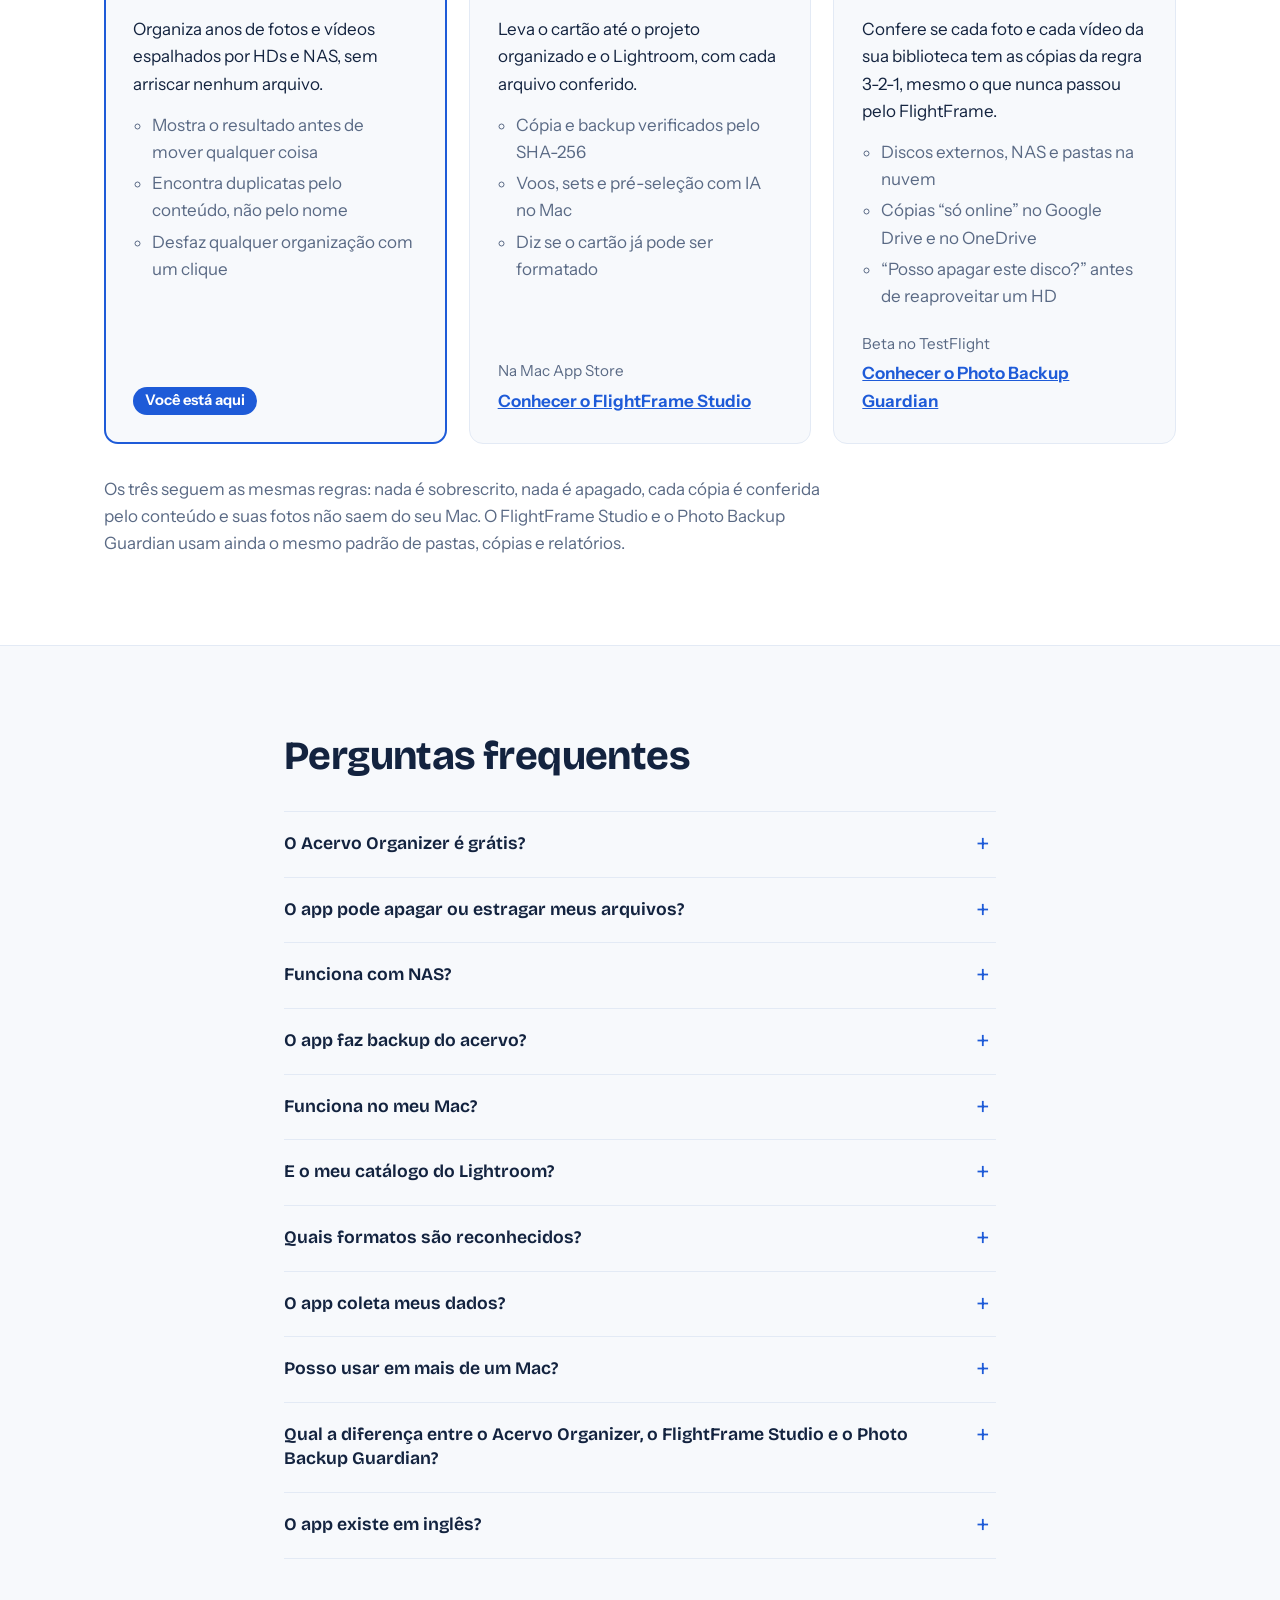
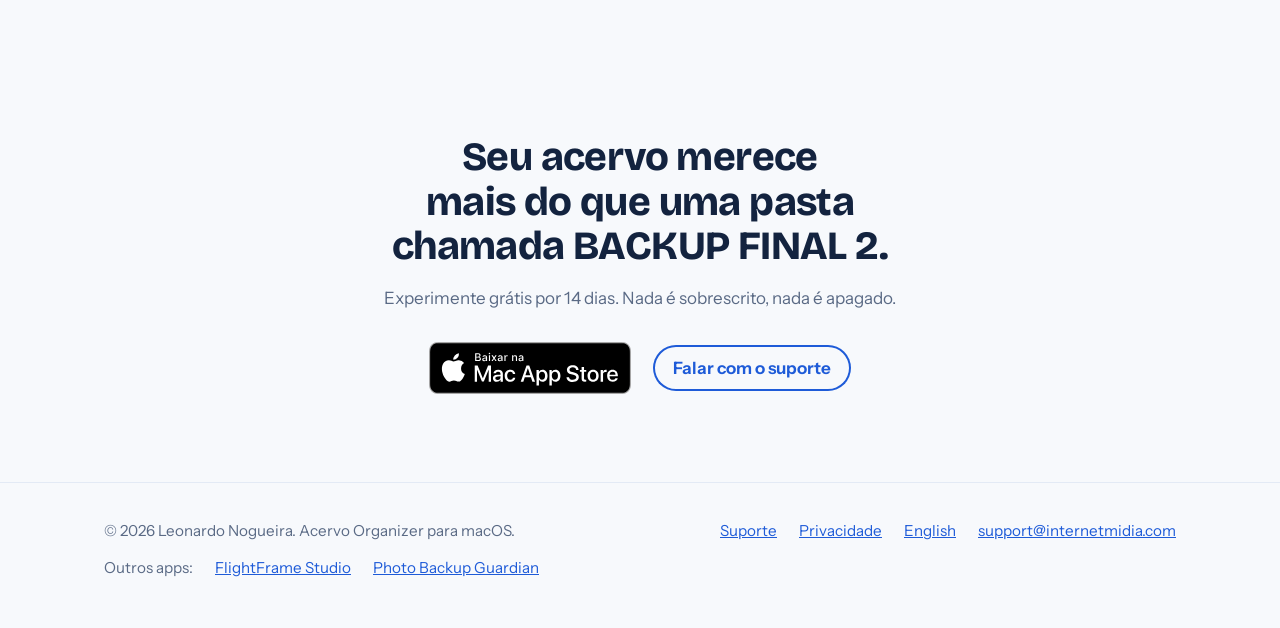
==== commit eb46c247: "Site: sincronização de pastas e a compra Sincronização e Backup (2.11) - Recursos: "Sincronizar past" ====
--- a/index.html
+++ b/index.html
@@ -65,7 +65,7 @@
 <link rel="preconnect" href="https://fonts.googleapis.com">
 <link rel="preconnect" href="https://fonts.gstatic.com" crossorigin>
 <link href="https://fonts.googleapis.com/css2?family=Bricolage+Grotesque:opsz,wght@12..96,600;12..96,700;12..96,800&family=Instrument+Sans:wght@400;600;700&display=swap" rel="stylesheet">
-<link rel="stylesheet" href="style.css?v=2026-11-05b">
+<link rel="stylesheet" href="style.css?v=2026-11-10">
 <script type="application/ld+json">
 {
   "@context": "https://schema.org",
@@ -78,7 +78,7 @@
   "url": "https://acervoorganizer.ravendronevideos.com.br/",
   "downloadUrl": "https://apps.apple.com/app/id6821982992?mt=12",
   "inLanguage": "pt-BR",
-  "offers": { "@type": "Offer", "price": "0", "priceCurrency": "BRL", "description": "Download grátis com 14 dias de teste. Desbloqueio único por R$ 89,90 no Brasil." },
+  "offers": { "@type": "Offer", "price": "0", "priceCurrency": "BRL", "description": "Download grátis com 14 dias de teste. Desbloqueio único por R$ 89,90 no Brasil; sincronização de pastas na compra única Sincronização e Backup, R$ 49,90." },
   "author": { "@type": "Person", "name": "Leonardo Nogueira" }
 }
 </script>
@@ -242,6 +242,7 @@
       <div><dt>Duplicatas</dt><dd>Arquivos idênticos encontrados pelo conteúdo. As cópias extras vão para a pasta DUPLICADOS.</dd></div>
       <div><dt>Integridade</dt><dd>Arquivos vazios, fotos corrompidas, vídeos incompletos e extensões trocadas, com quarentena opcional. Encontra também as pastas vazias e as remove, se você quiser.</dd></div>
       <div><dt>Comparar pastas</dt><dd>Confira o acervo contra o backup e veja o que falta em cada lado, sem alterar nada.</dd></div>
+      <div><dt>Sincronizar pastas</dt><dd>Deixe o backup no disco externo ou no NAS igual ao acervo, em Espelho ou Adicionar e atualizar. Você revisa o plano antes, cada cópia é conferida por SHA-256 e o que seria substituído ou removido vai para a pasta acervo_versoes. Pode ser desfeita.</dd></div>
       <div><dt>Relatório do acervo</dt><dd>Quantidades, formatos, maiores arquivos e pastas mais cheias, com exportação em TXT e CSV.</dd></div>
       <div><dt>Seguro em NAS</dt><dd>Verifica a conexão durante as operações longas e para com segurança se o volume cair.</dd></div>
       <div><dt>Importar cartão</dt><dd>Cópia do cartão conferida por checksum (SHA-256), com segunda cópia opcional em outro disco e pastas por data e sessão. O cartão é só lido.</dd></div>
@@ -251,7 +252,7 @@
 
 <section class="secao" id="preco">
   <div class="largura estreito">
-    <h2>Um preço, sem mensalidade.</h2>
+    <h2>Pague uma vez, sem mensalidade.</h2>
     <div class="preco-caixa">
       <div class="gratis">
         <h3>Teste grátis</h3>
@@ -266,11 +267,17 @@
         <h3>Desbloqueio vitalício</h3>
         <p class="valor">R$ 89,90 <small>uma vez</small></p>
         <ul>
-          <li>Organizar e mover arquivos sem limite de tempo</li>
+          <li>Organizar, importar e mover arquivos sem limite de tempo</li>
+          <li>Copiar para o backup o que falta nele</li>
           <li>Vale nos seus Macs com a mesma conta da App Store</li>
           <li>Compra única pela App Store</li>
         </ul>
         <a class="selo" href="https://apps.apple.com/app/id6821982992?mt=12"><img src="assets/selo-mac-app-store.svg" alt="Baixar na Mac App Store" width="180" height="52" onerror="this.parentNode.className='selo-texto';this.parentNode.textContent='Baixar na Mac App Store';"></a>
+      </div>
+      <div class="extra">
+        <h3>Sincronização e Backup <span class="opcional">opcional</span></h3>
+        <p class="valor-extra">R$ 49,90 <small>uma vez</small></p>
+        <p>Deixa o backup igual ao acervo, em Espelho ou Adicionar e atualizar, com o plano revisado antes. É separada do desbloqueio, e o teste de 14 dias cobre as duas.</p>
       </div>
     </div>
     <p class="discreto" style="margin-top:14px;font-size:.92rem">Preço no Brasil. Em outros países, vale o preço exibido pela App Store.</p>
@@ -335,9 +342,10 @@
   <div class="largura estreito">
     <h2>Perguntas frequentes</h2>
     <div class="perguntas">
-      <details><summary>O Acervo Organizer é grátis?</summary><p>O download é grátis e as primeiras duas semanas vêm com tudo liberado. Depois, análise, simulação, duplicatas, integridade, comparação, relatórios e desfazer continuam grátis. Para continuar organizando e movendo arquivos, o desbloqueio custa R$ 89,90 uma única vez, sem assinatura.</p></details>
+      <details><summary>O Acervo Organizer é grátis?</summary><p>O download é grátis e as primeiras duas semanas vêm com tudo liberado. Depois, análise, simulação, duplicatas, integridade, comparação, relatórios e desfazer continuam grátis. Para continuar organizando e movendo arquivos, o desbloqueio custa R$ 89,90 uma única vez, sem assinatura. A sincronização de pastas em Espelho ou Adicionar e atualizar é uma compra única à parte, de R$ 49,90.</p></details>
       <details><summary>O app pode apagar ou estragar meus arquivos?</summary><p>Não. Ele nunca apaga e nunca sobrescreve. Duplicatas e arquivos com problema são movidos para pastas próprias, e toda organização pode ser desfeita. Entre discos diferentes, o app copia, confere e só então remove a origem.</p></details>
       <details><summary>Funciona com NAS?</summary><p>Sim, com o volume do NAS montado no Mac, como Synology e QNAP pela rede. O app verifica a conexão durante as operações longas e para com segurança se ela cair; o que já foi movido fica registrado e pode ser desfeito.</p></details>
+      <details><summary>O app faz backup do acervo?</summary><p>Ele mantém o backup em dia: compara o acervo com a pasta do backup, num disco externo ou no NAS, e deixa as duas iguais. Copiar para o backup o que falta nele vem no desbloqueio. Os modos Espelho e Adicionar e atualizar ficam na compra Sincronização e Backup, de R$ 49,90 uma única vez. Antes de qualquer cópia você revisa o plano, cada cópia é conferida por SHA-256 e nada é apagado: versões substituídas e arquivos que só existiam no backup vão para a pasta acervo_versoes. A sincronização pode ser desfeita.</p></details>
       <details><summary>Funciona no meu Mac?</summary><p>Funciona em Macs com macOS 13 ou mais novo, com processador Apple ou Intel.</p></details>
       <details><summary>E o meu catálogo do Lightroom?</summary><p>Os arquivos XMP acompanham as fotos. Se as pastas já estão num catálogo do Lightroom Classic, mover as fotos fora do Lightroom faz o catálogo perder o caminho; depois de organizar, use no Lightroom a opção de localizar a pasta ausente e aponte o novo lugar.</p></details>
       <details><summary>Quais formatos são reconhecidos?</summary><p>Fotos em JPG, HEIC, PNG, TIFF e nos principais formatos RAW (CR3, CR2, NEF, ARW, RAF, DNG, ORF, RW2 e outros), com XMP. Vídeos em MOV, MP4, MTS, MKV, AVI e outros, com .SRT, .LRF, .LRV e .THM. Vídeos 360° da DJI (.OSV) e da Insta360 (.insv e .insp).</p></details>
@@ -384,9 +392,10 @@
   "@context": "https://schema.org",
   "@type": "FAQPage",
   "mainEntity": [
-    { "@type": "Question", "name": "O Acervo Organizer é grátis?", "acceptedAnswer": { "@type": "Answer", "text": "O download é grátis e as primeiras duas semanas vêm com tudo liberado. Depois, análise, simulação, duplicatas, integridade, comparação, relatórios e desfazer continuam grátis. Para continuar organizando e movendo arquivos, o desbloqueio custa R$ 89,90 uma única vez, sem assinatura." } },
+    { "@type": "Question", "name": "O Acervo Organizer é grátis?", "acceptedAnswer": { "@type": "Answer", "text": "O download é grátis e as primeiras duas semanas vêm com tudo liberado. Depois, análise, simulação, duplicatas, integridade, comparação, relatórios e desfazer continuam grátis. Para continuar organizando e movendo arquivos, o desbloqueio custa R$ 89,90 uma única vez, sem assinatura. A sincronização de pastas em Espelho ou Adicionar e atualizar é uma compra única à parte, de R$ 49,90." } },
     { "@type": "Question", "name": "O app pode apagar ou estragar meus arquivos?", "acceptedAnswer": { "@type": "Answer", "text": "Não. Ele nunca apaga e nunca sobrescreve. Duplicatas e arquivos com problema são movidos para pastas próprias, e toda organização pode ser desfeita." } },
     { "@type": "Question", "name": "Funciona com NAS?", "acceptedAnswer": { "@type": "Answer", "text": "Sim, com o volume do NAS montado no Mac. O app verifica a conexão durante as operações longas e para com segurança se ela cair." } },
+    { "@type": "Question", "name": "O app faz backup do acervo?", "acceptedAnswer": { "@type": "Answer", "text": "Ele mantém o backup em dia: compara o acervo com a pasta do backup, num disco externo ou no NAS, e deixa as duas iguais. Copiar o que falta vem no desbloqueio; Espelho e Adicionar e atualizar ficam na compra Sincronização e Backup, de R$ 49,90 uma única vez. Nada é apagado e a sincronização pode ser desfeita." } },
     { "@type": "Question", "name": "Funciona no meu Mac?", "acceptedAnswer": { "@type": "Answer", "text": "Funciona em Macs com macOS 13 ou mais novo, com processador Apple ou Intel." } },
     { "@type": "Question", "name": "O app coleta meus dados?", "acceptedAnswer": { "@type": "Answer", "text": "Não. Não há conta, anúncios, análise de uso ou rastreamento, e suas fotos nunca saem dos seus discos." } }
   ]
--- a/style.css
+++ b/style.css
@@ -175,6 +175,12 @@
 .preco-caixa li { margin: 6px 0; }
 .preco-caixa .botao, .preco-caixa .selo { margin-top: 24px; }
 .preco-caixa .selo, .documento .selo { display: inline-block; }
+.preco-caixa .extra { grid-column: 1 / -1; border-top: 2px solid var(--nevoa); padding-top: 26px; padding-bottom: 28px; }
+.preco-caixa .extra h3 { display: flex; align-items: baseline; gap: 10px; flex-wrap: wrap; }
+.preco-caixa .extra .opcional { font: 600 .85rem var(--texto); color: var(--ardosia); text-transform: uppercase; letter-spacing: .06em; }
+.preco-caixa .valor-extra { font: 800 1.9rem/1 var(--display); letter-spacing: -0.01em; margin: 10px 0 12px; }
+.preco-caixa .valor-extra small { font: 600 1rem var(--texto); color: var(--ardosia); letter-spacing: 0; white-space: nowrap; }
+.preco-caixa .extra p:last-child { margin: 0; max-width: 62ch; }
 
 /* Perguntas */
 .perguntas { margin-top: 32px; }
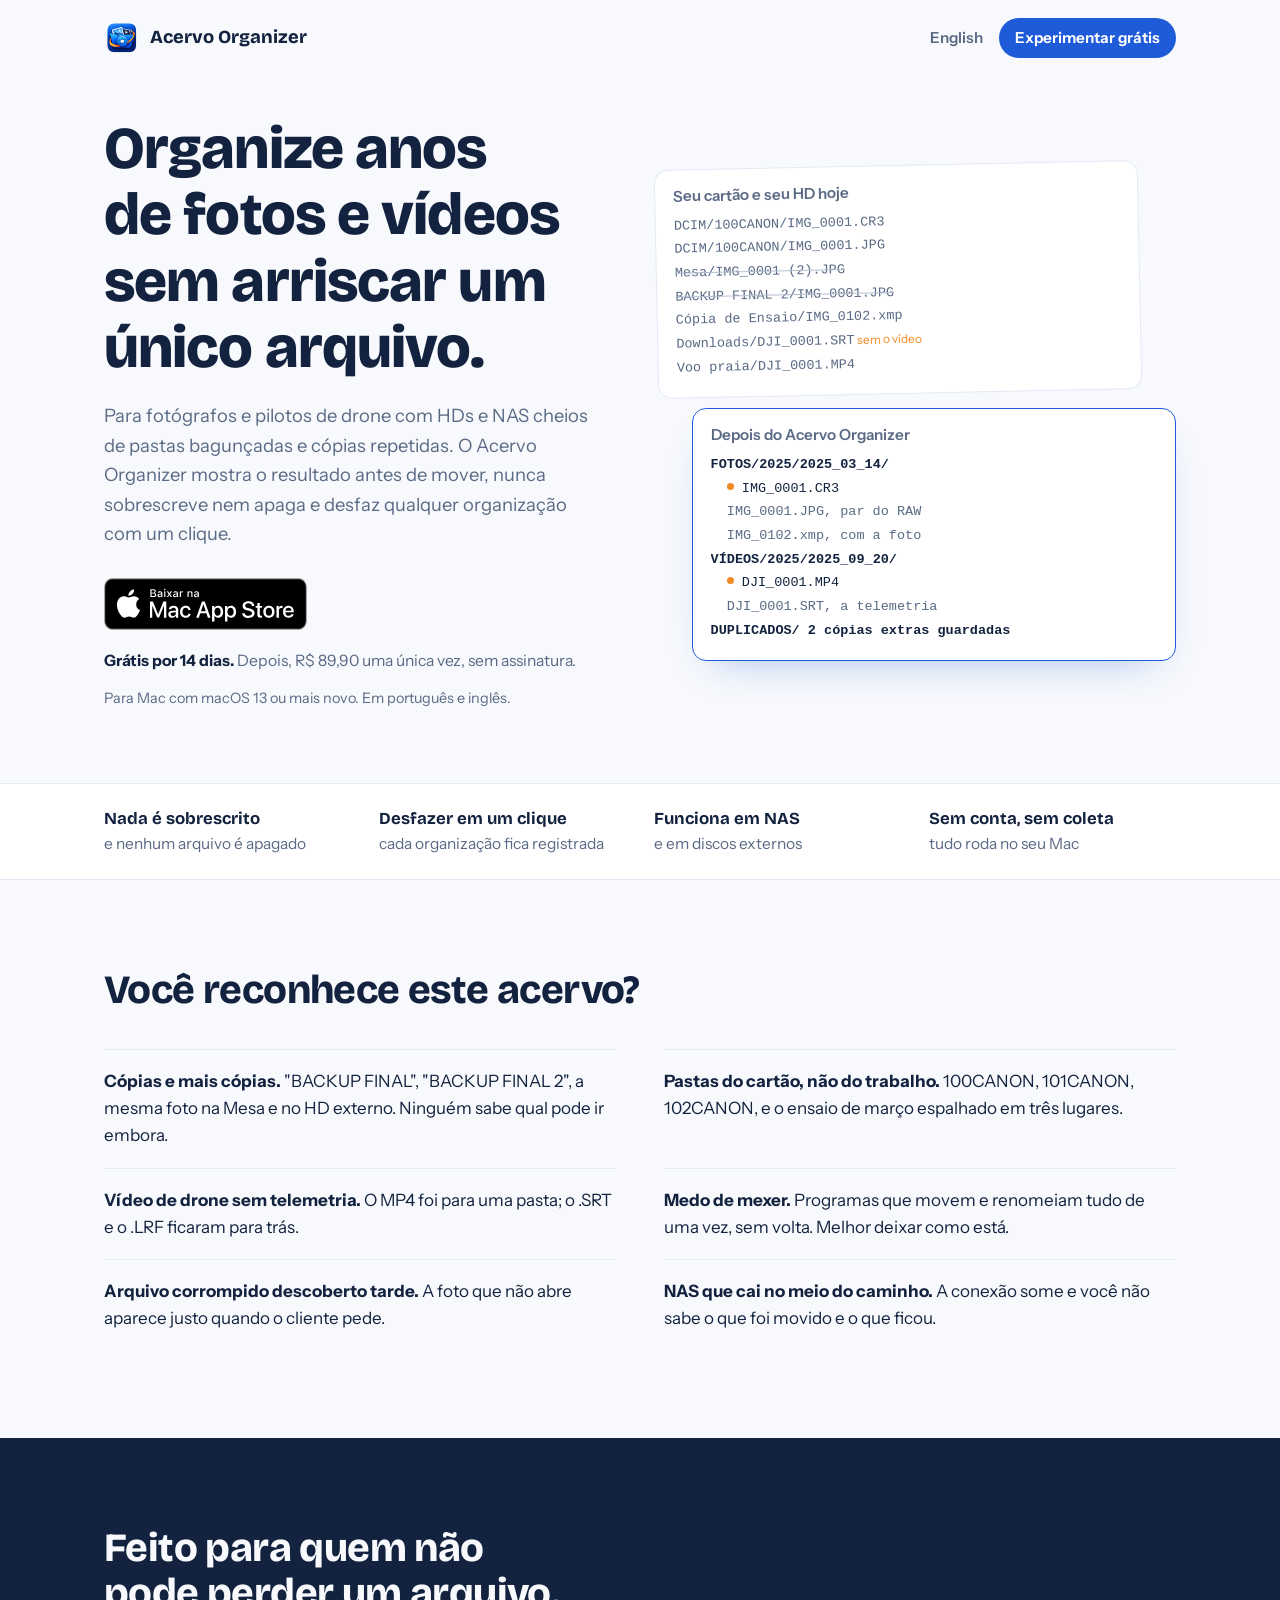
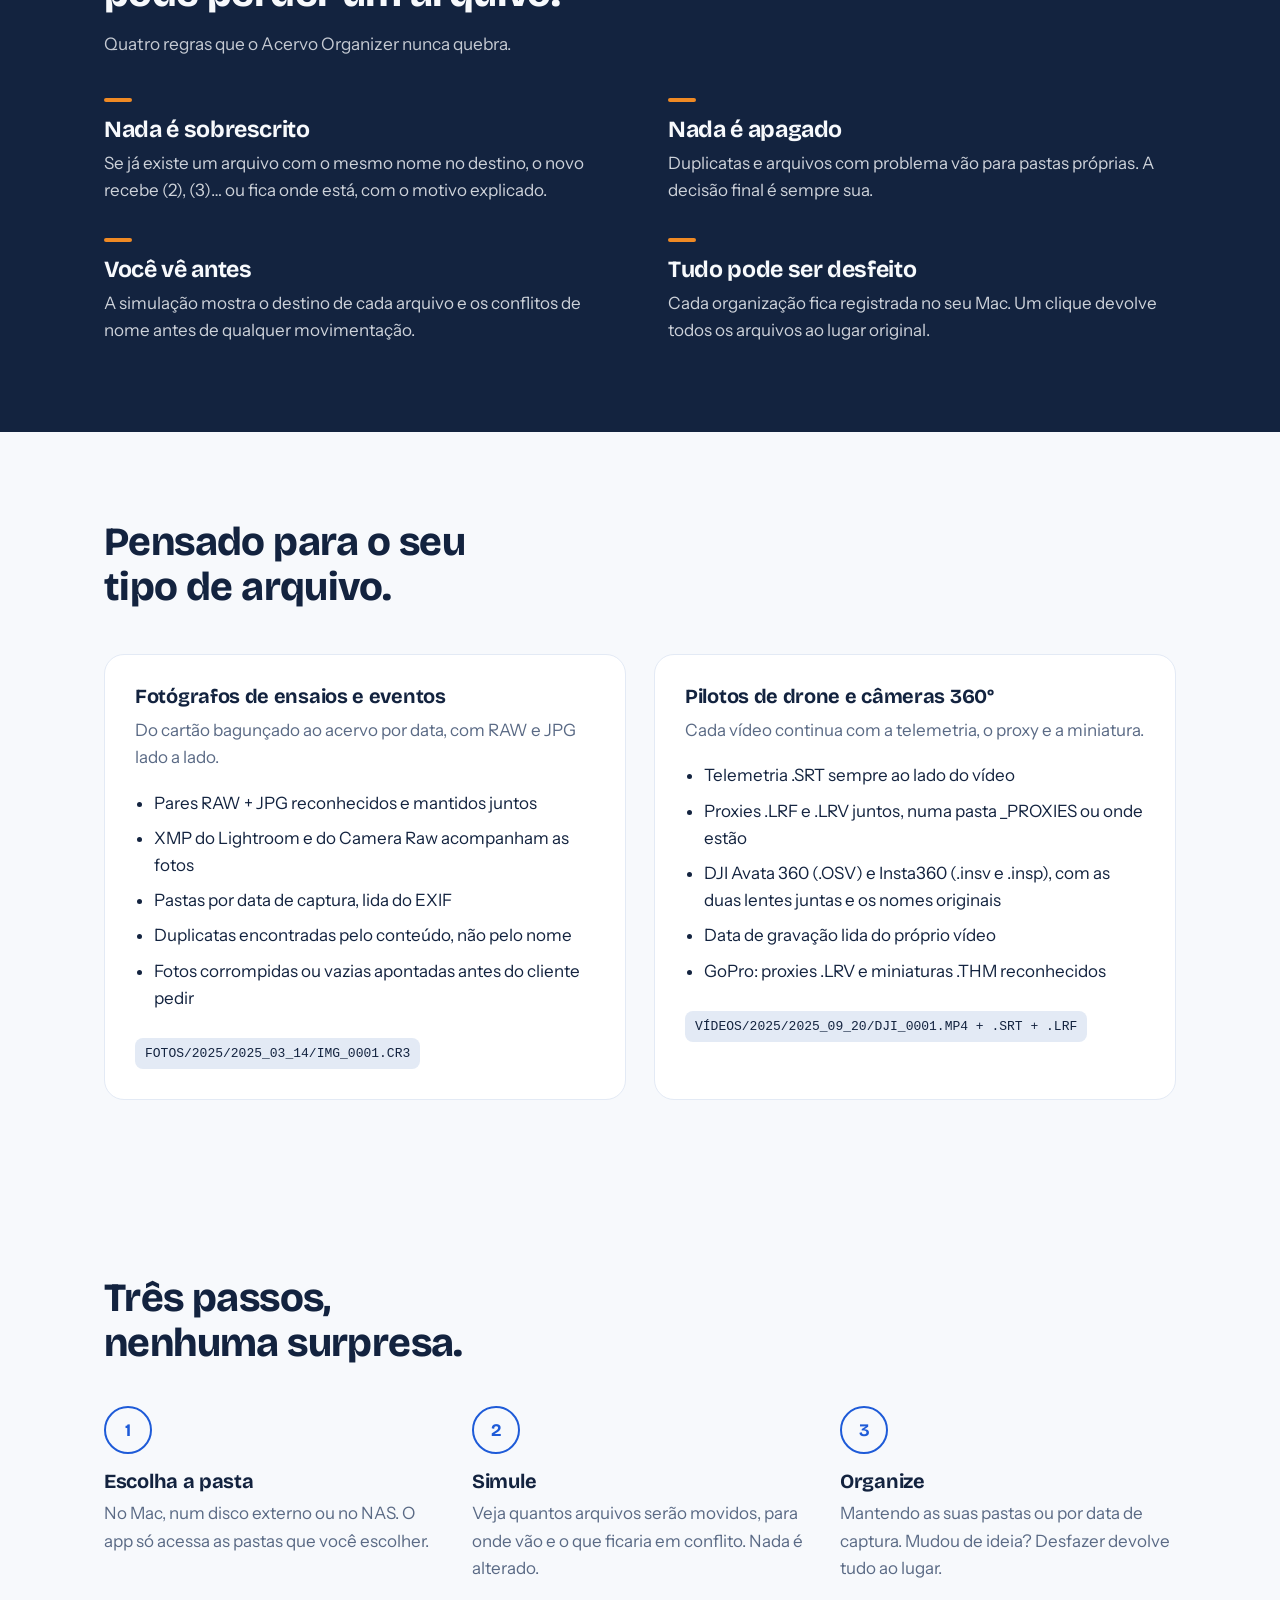
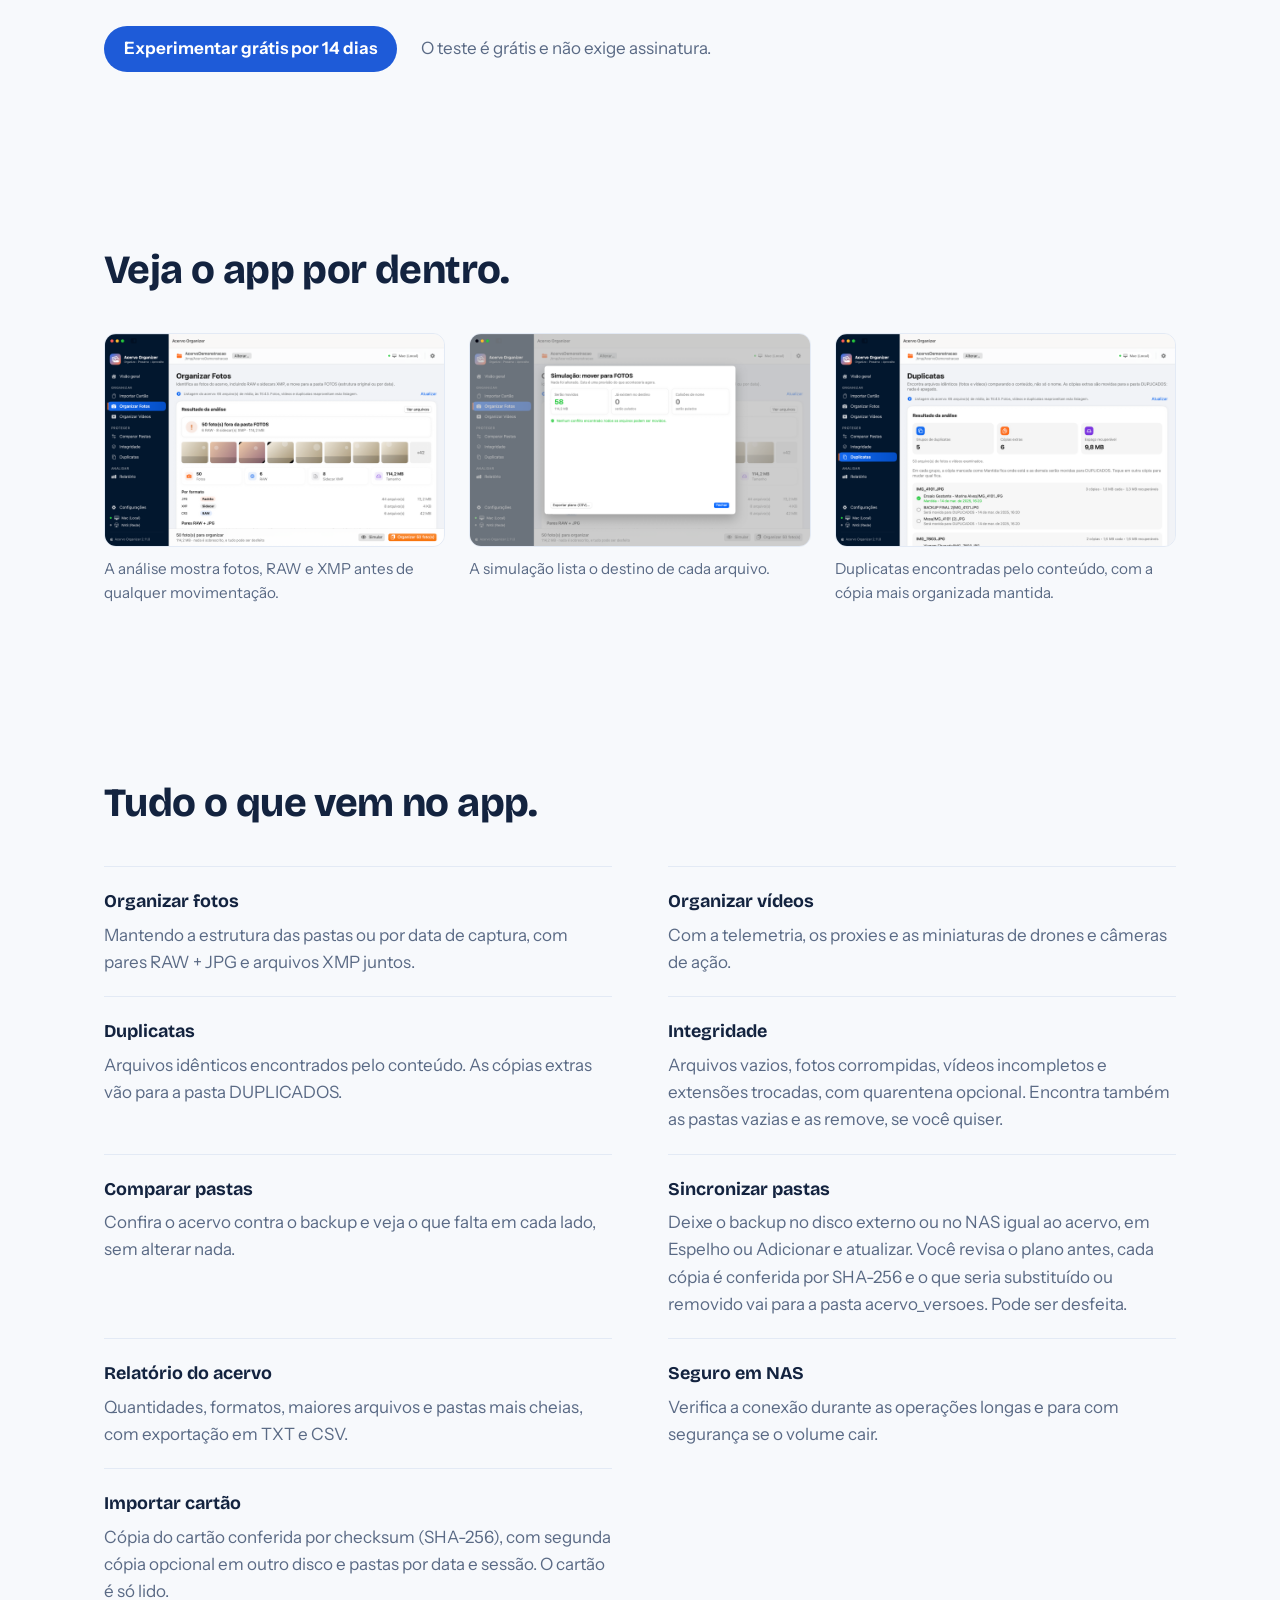
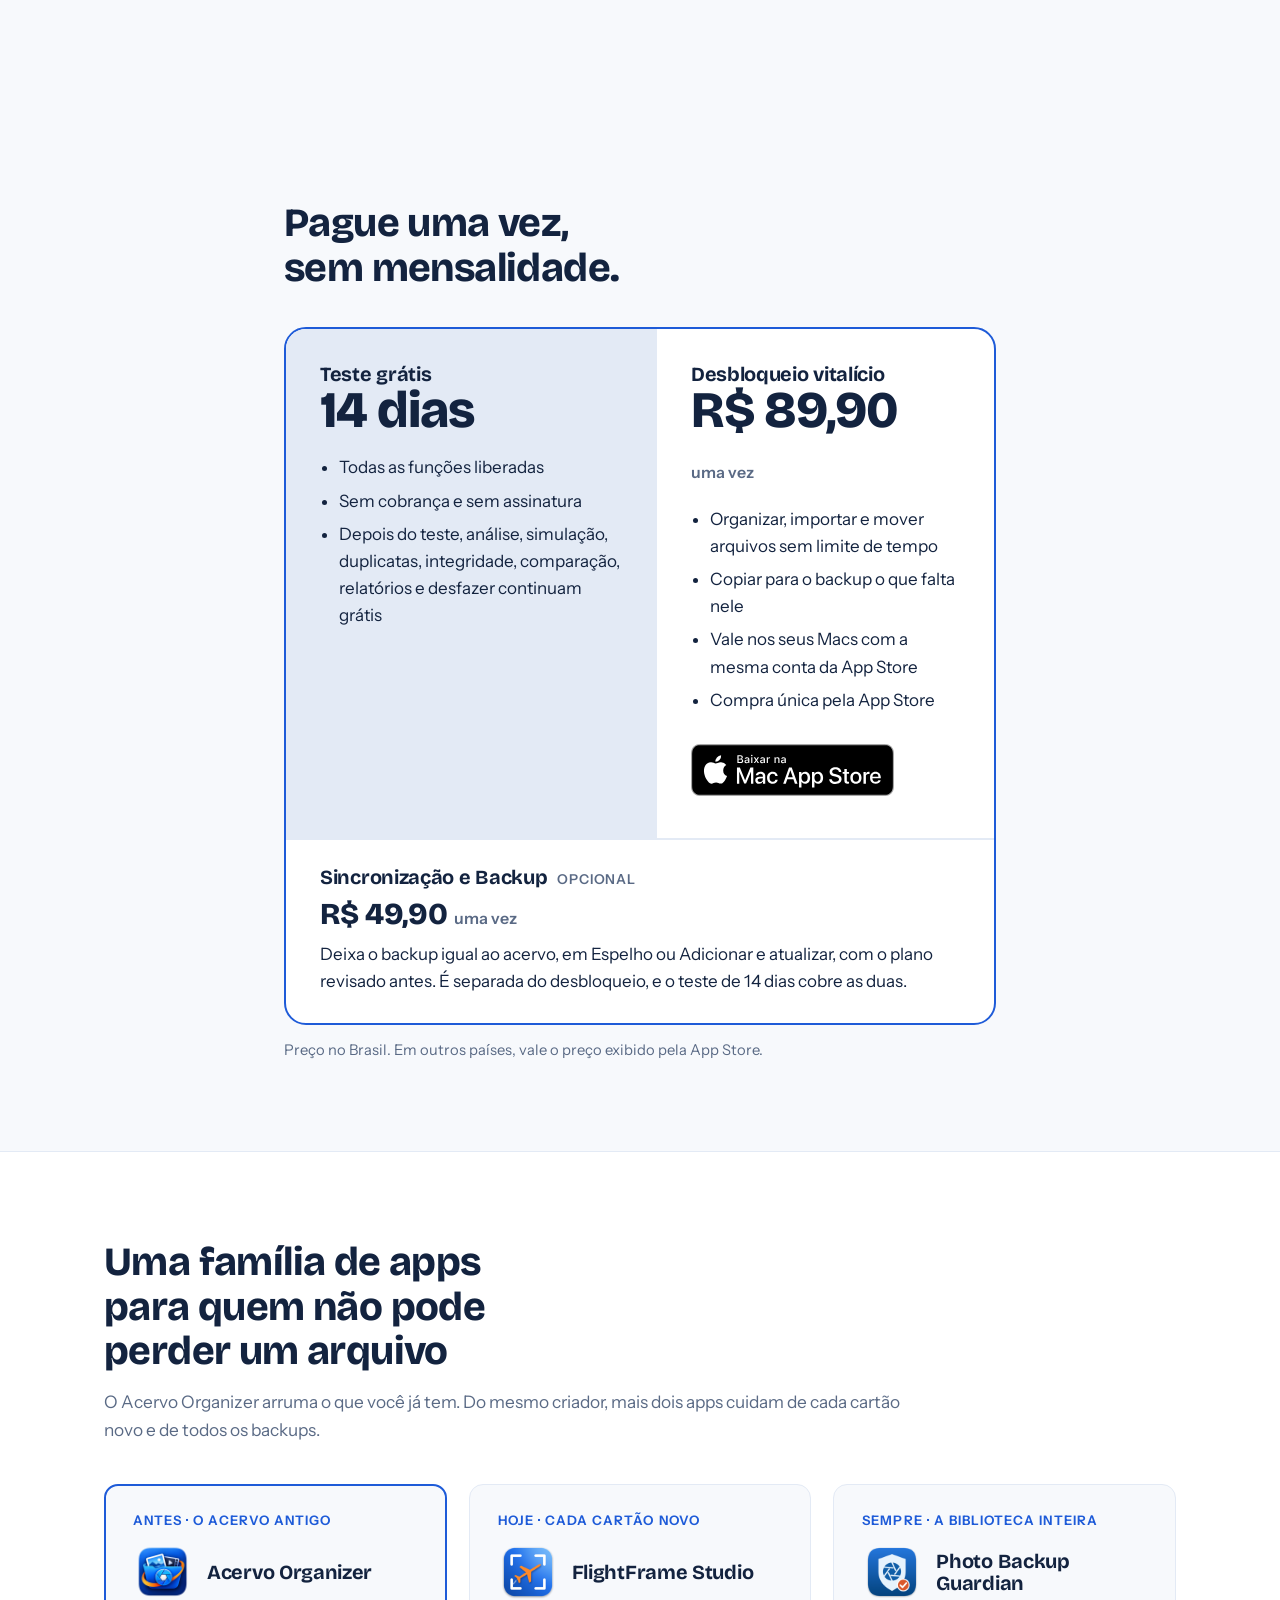
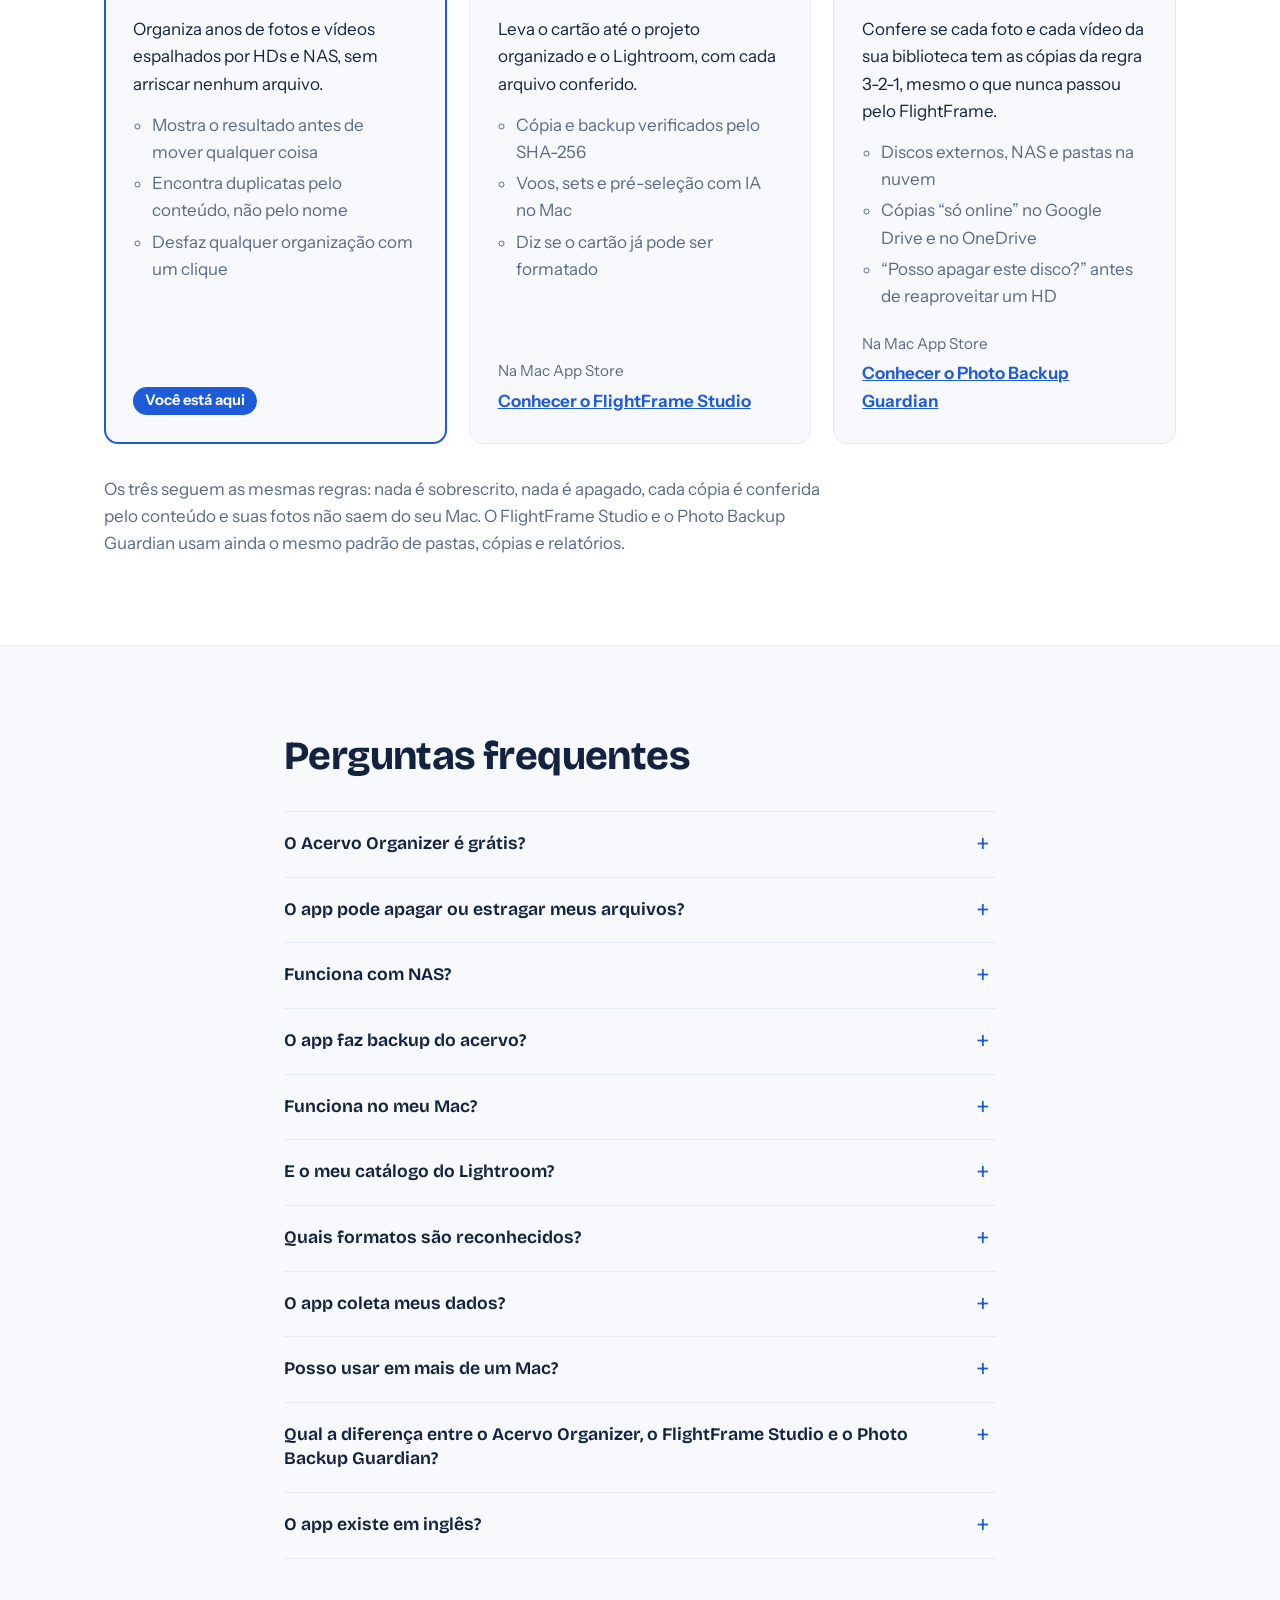
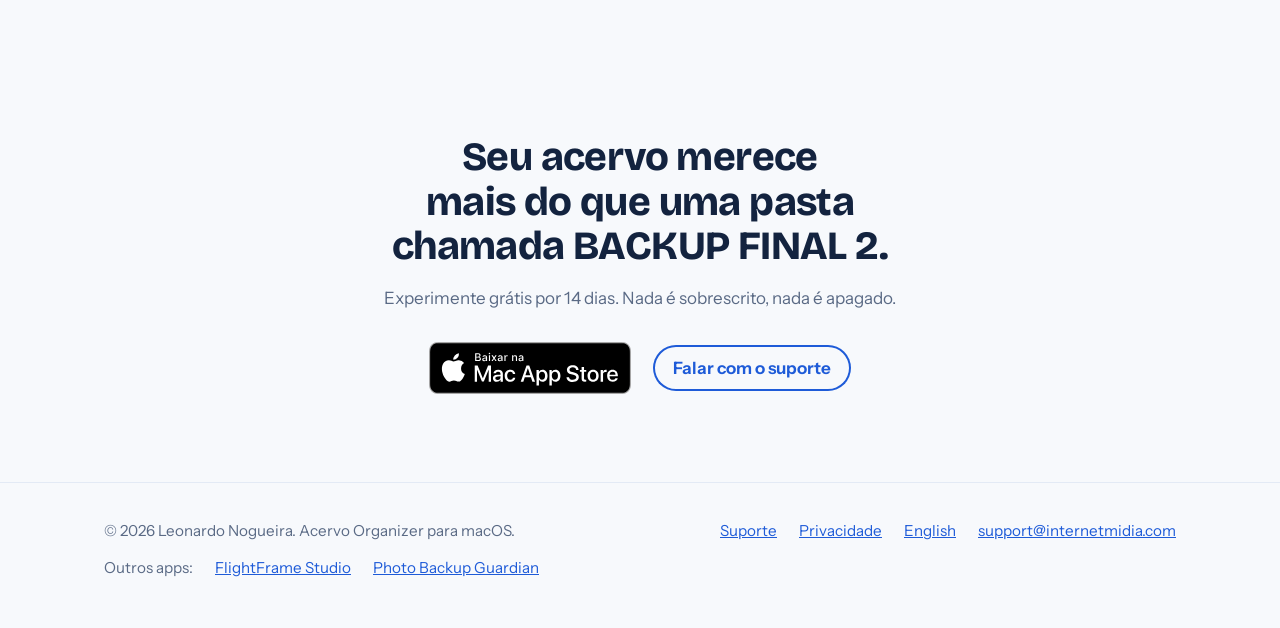
==== commit 571e4527: "Show Photo Backup Guardian on the Mac App Store Co-Authored-By: Claude Opus 5.5 <noreply@anthropic.c" ====
--- a/index.html
+++ b/index.html
@@ -330,7 +330,7 @@
           <li>Cópias “só online” no Google Drive e no OneDrive</li>
           <li>“Posso apagar este disco?” antes de reaproveitar um HD</li>
         </ul>
-        <span class="familia-situacao">Beta no TestFlight</span>
+        <span class="familia-situacao">Na Mac App Store</span>
         <a class="familia-link" href="https://photobackupguardian.app">Conhecer o Photo Backup Guardian</a>
       </li>
     </ol>
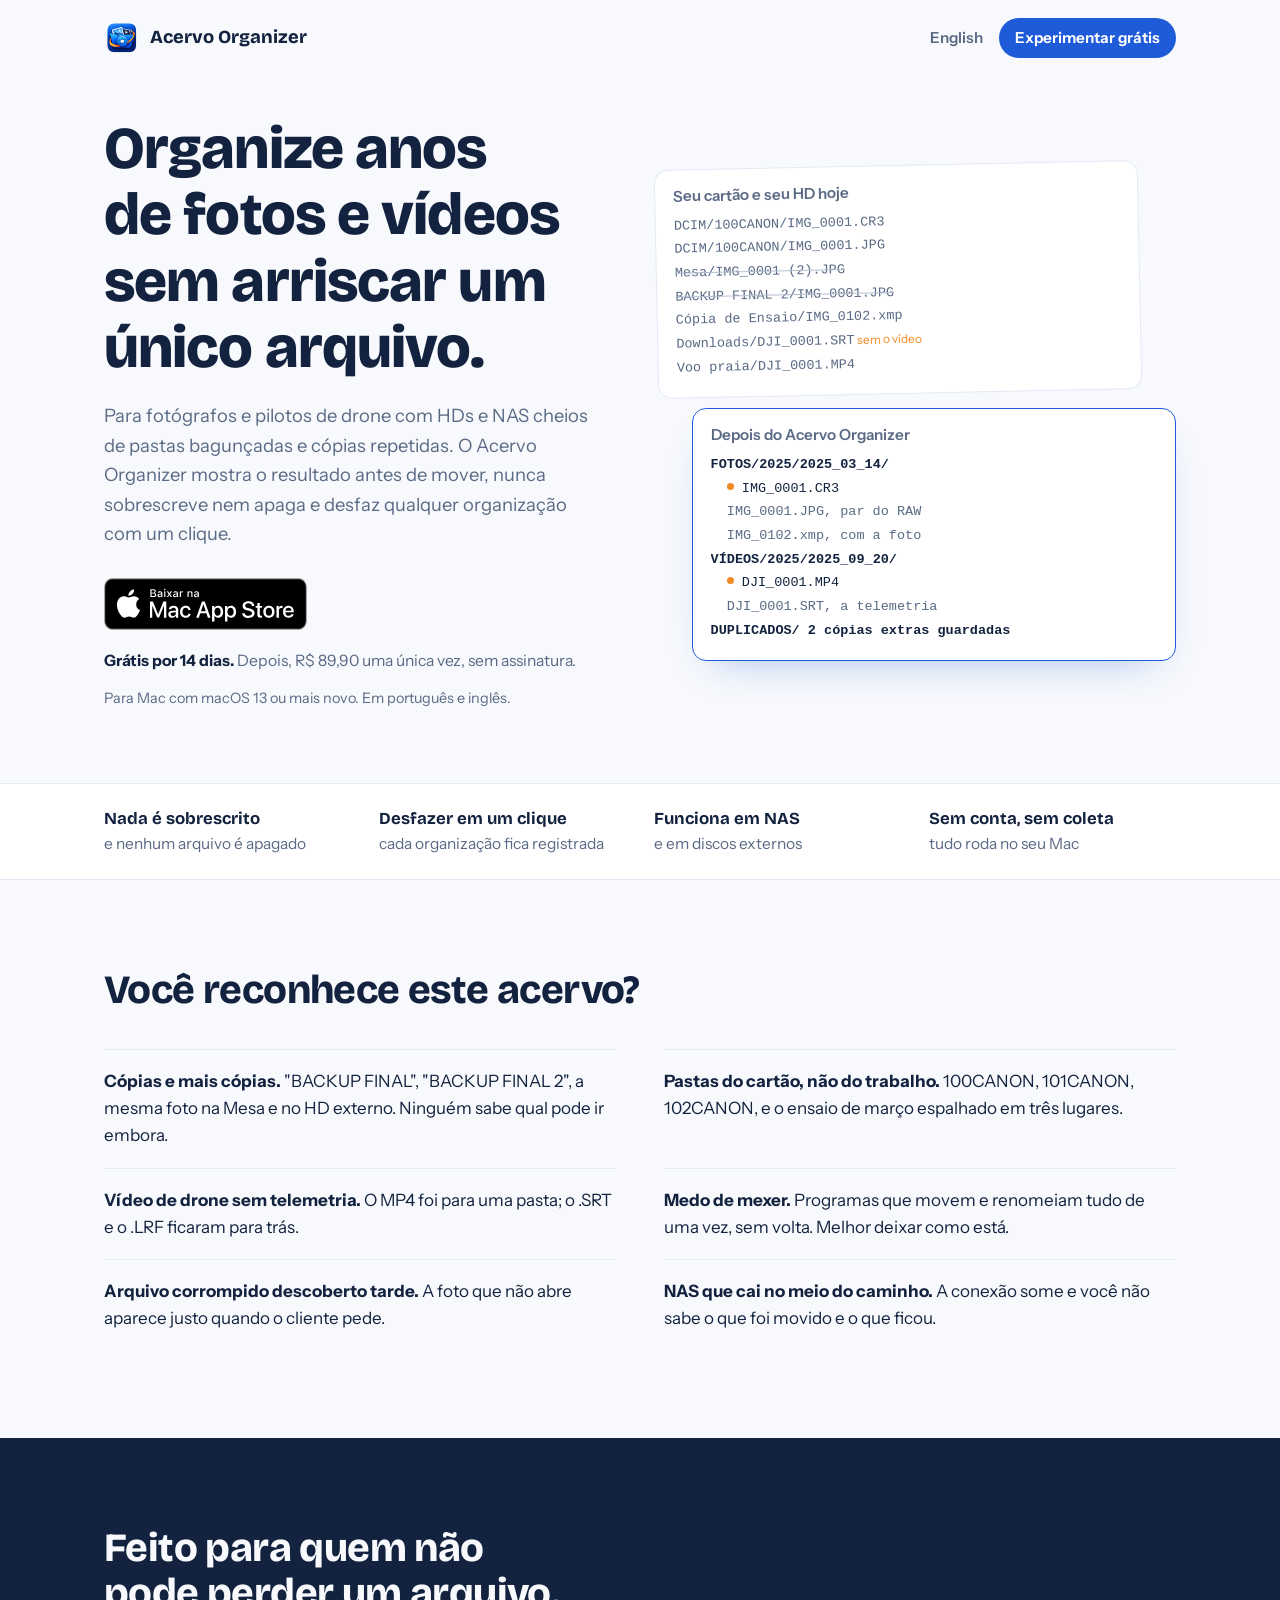
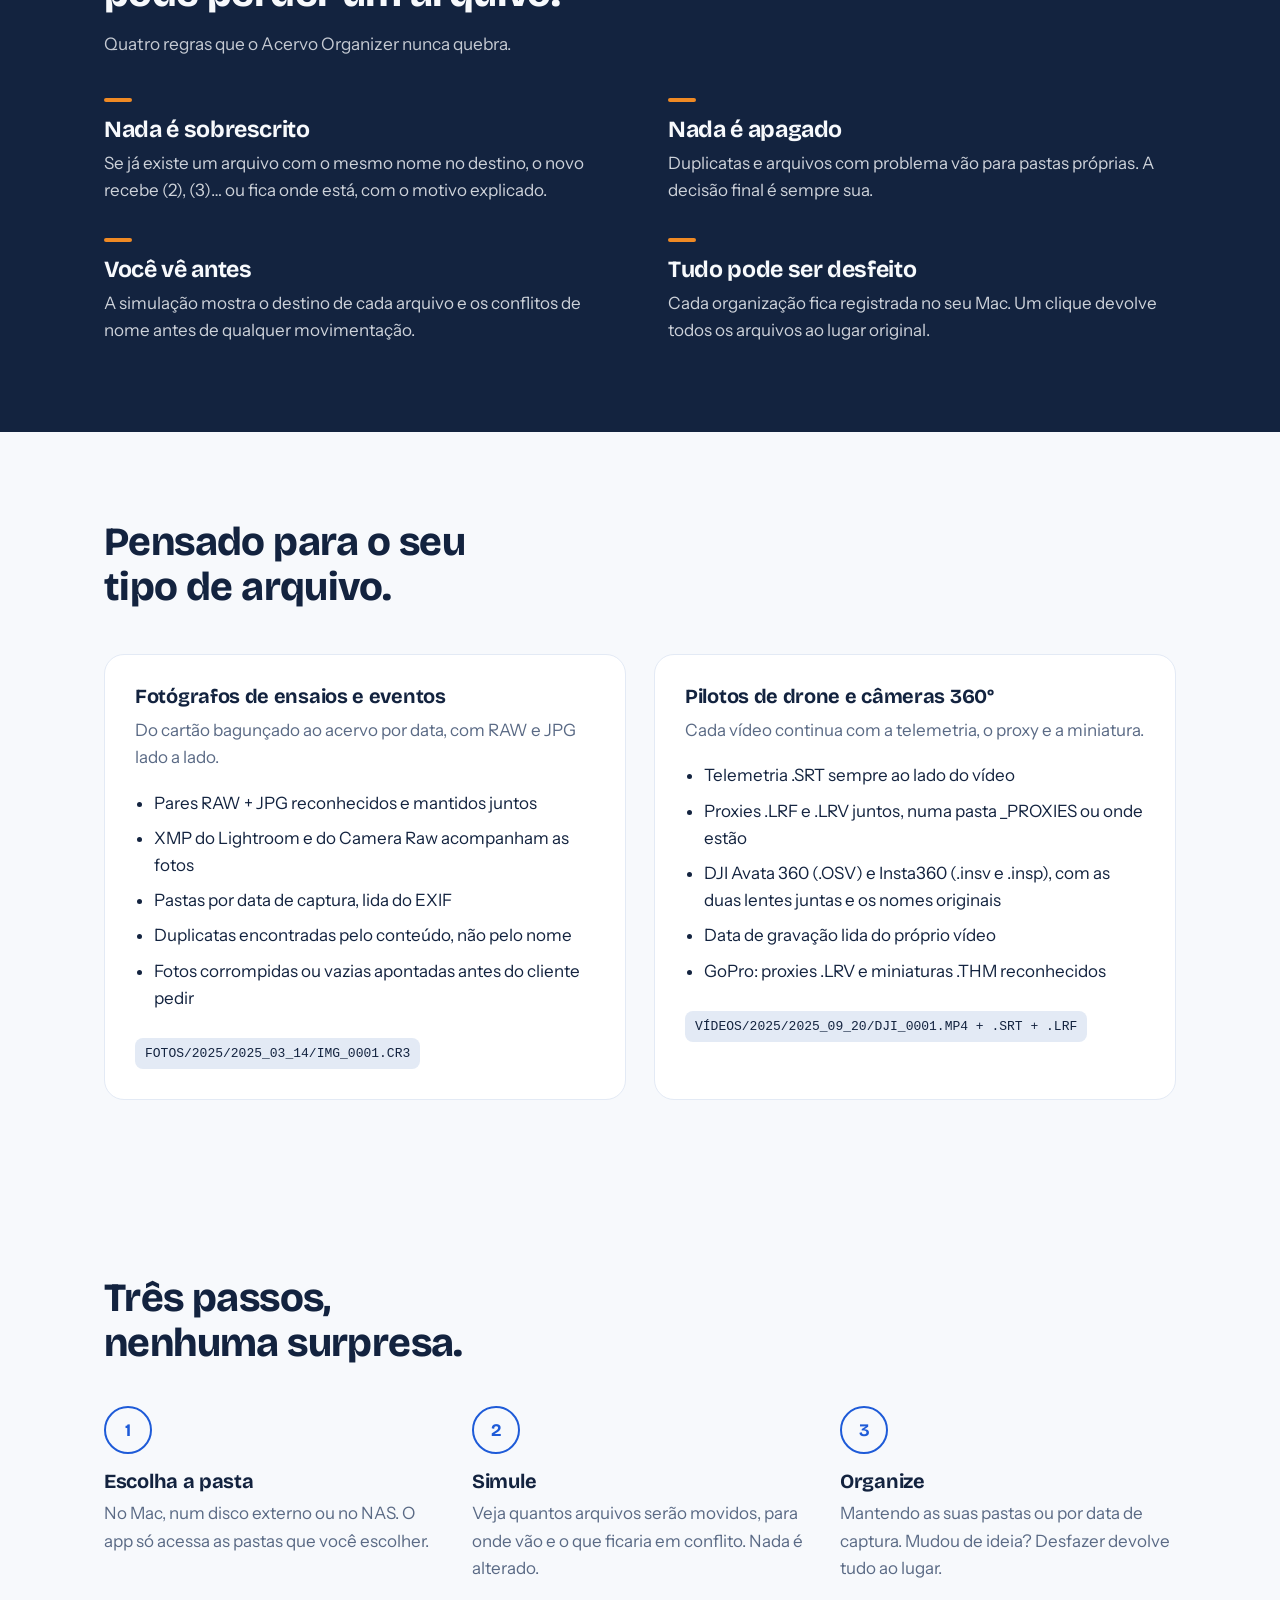
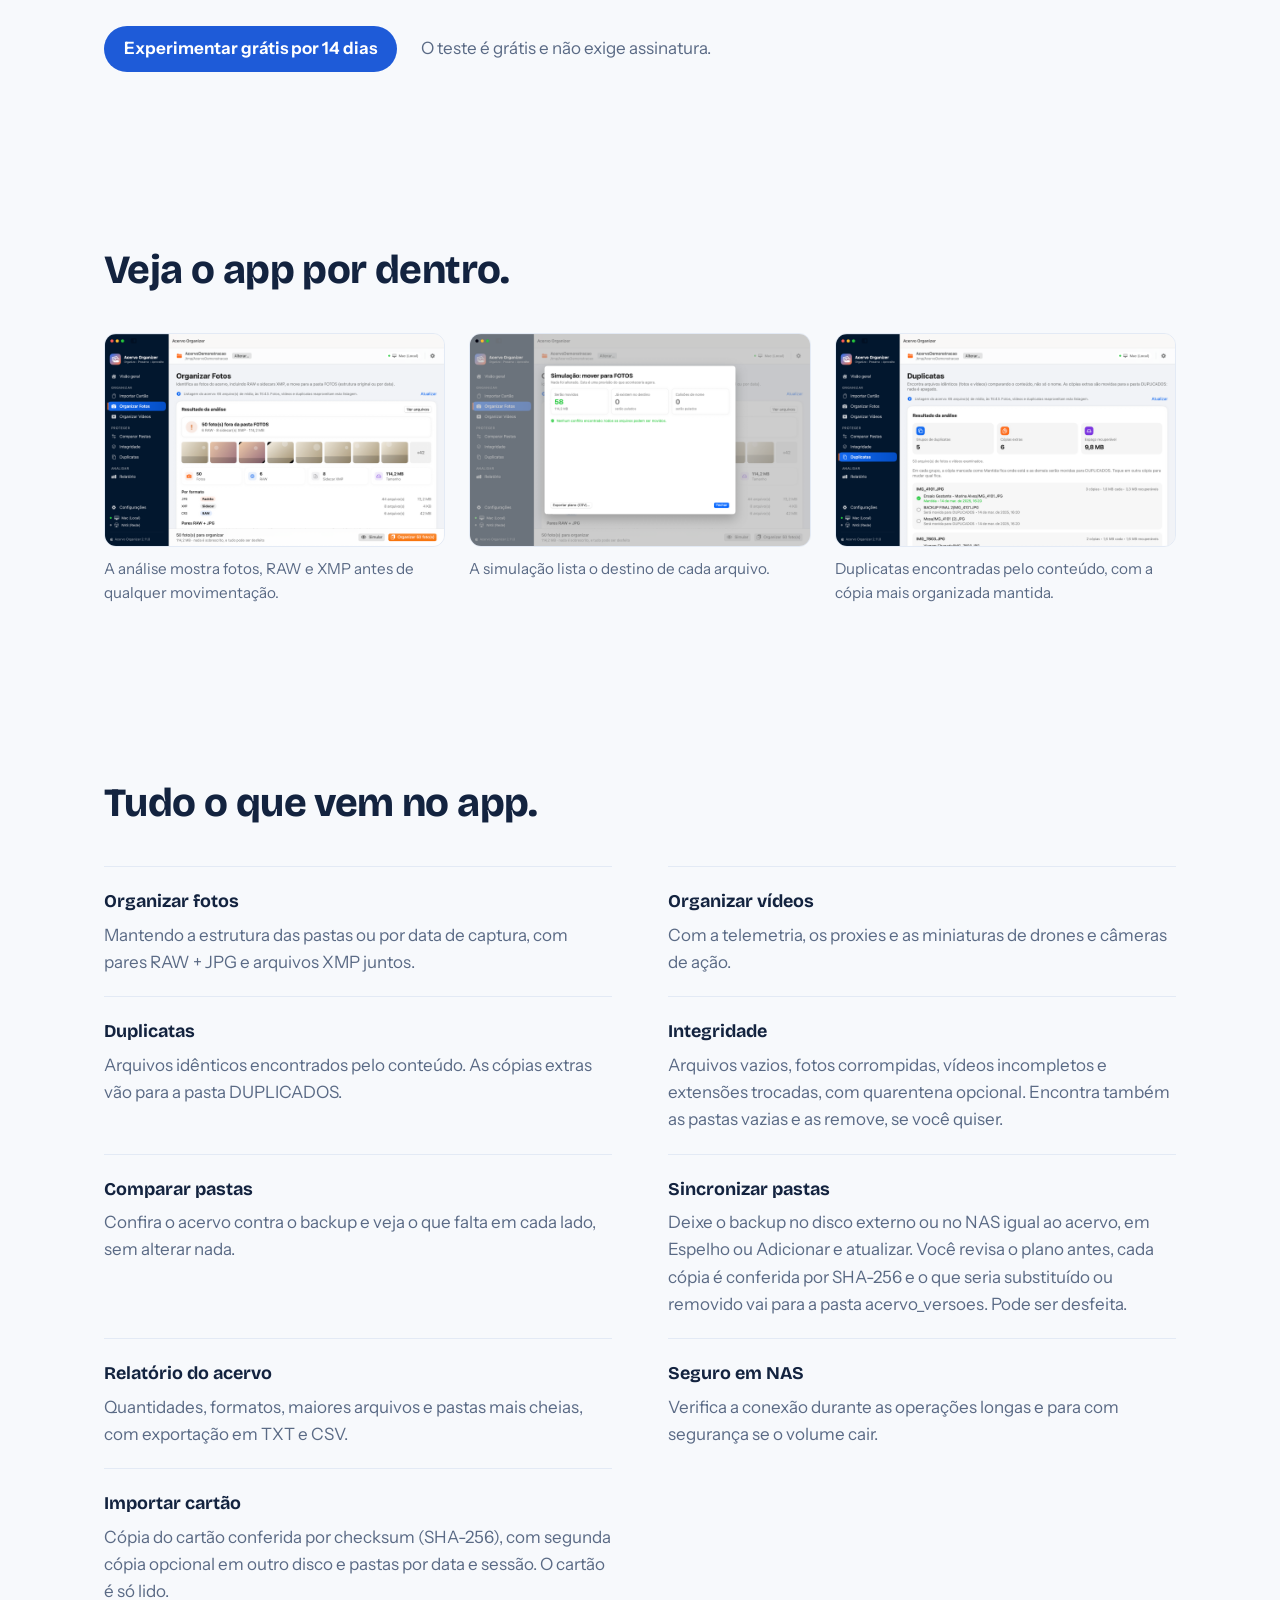
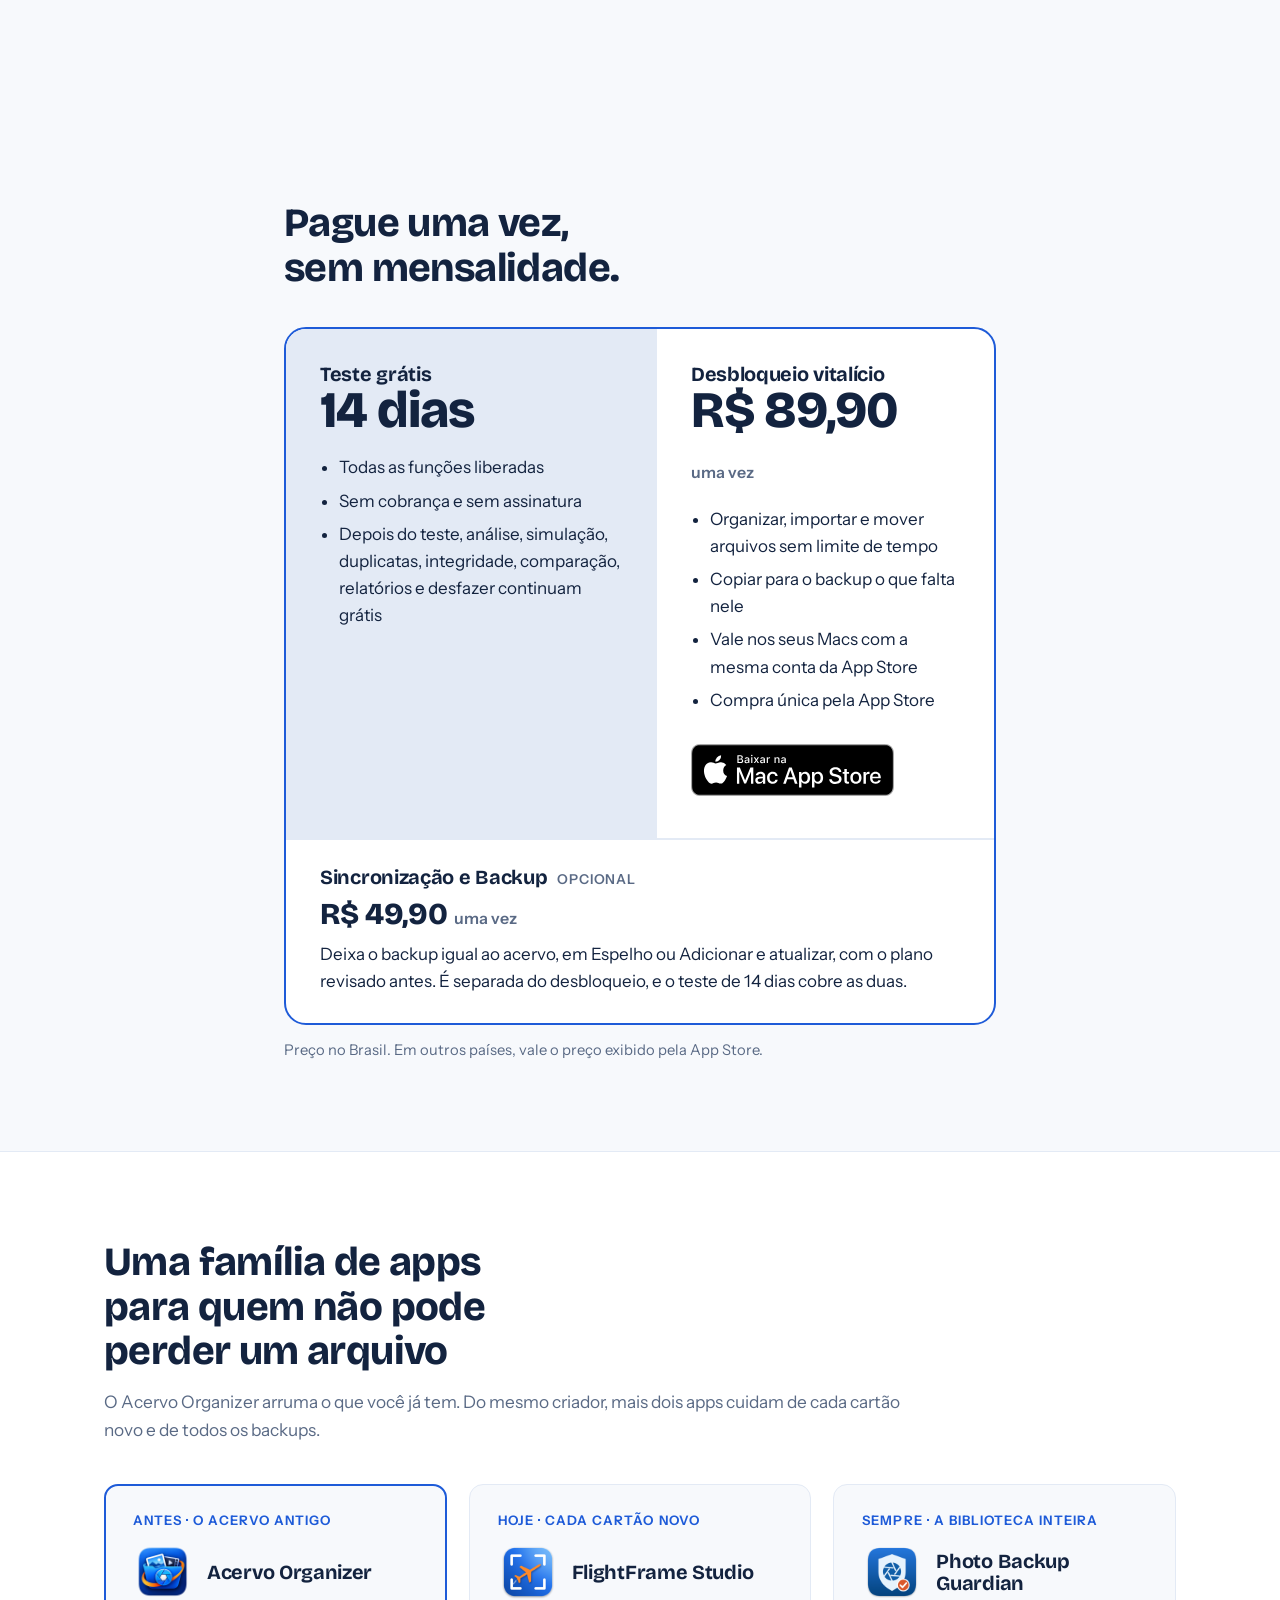
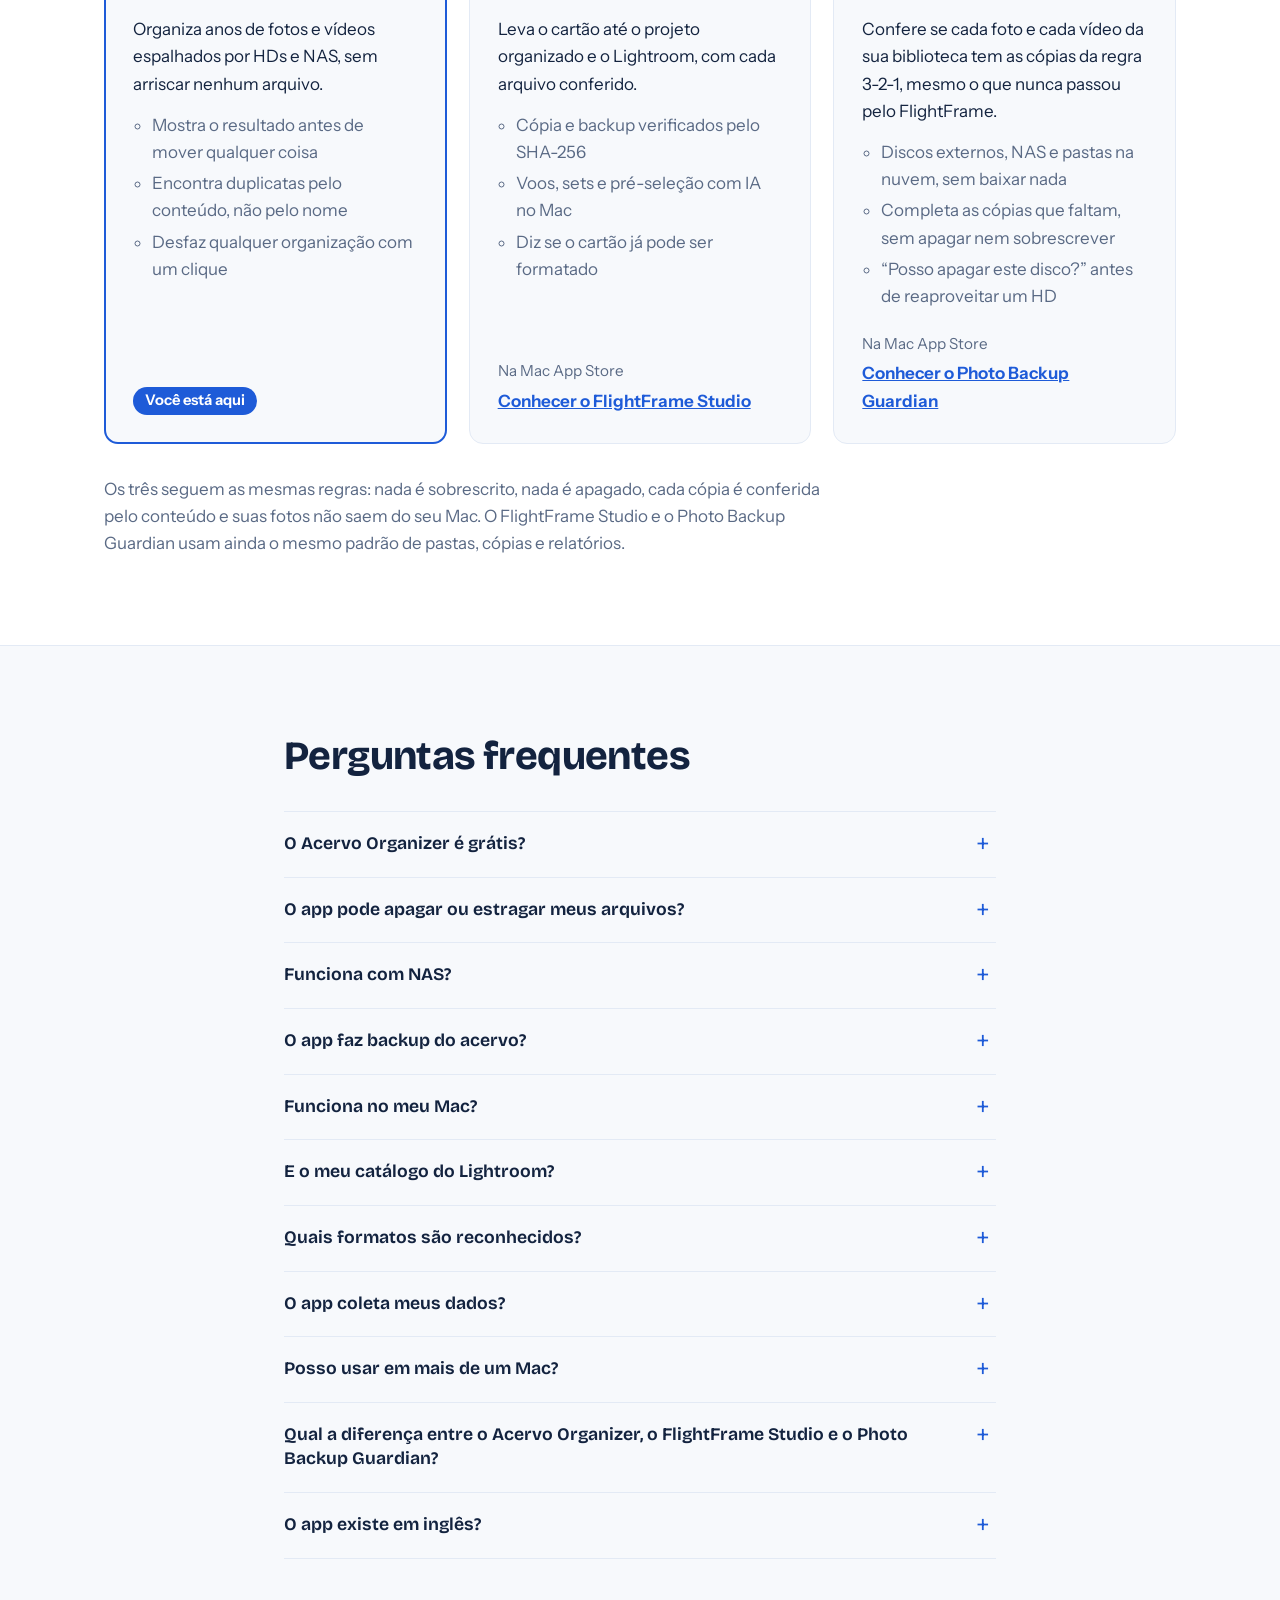
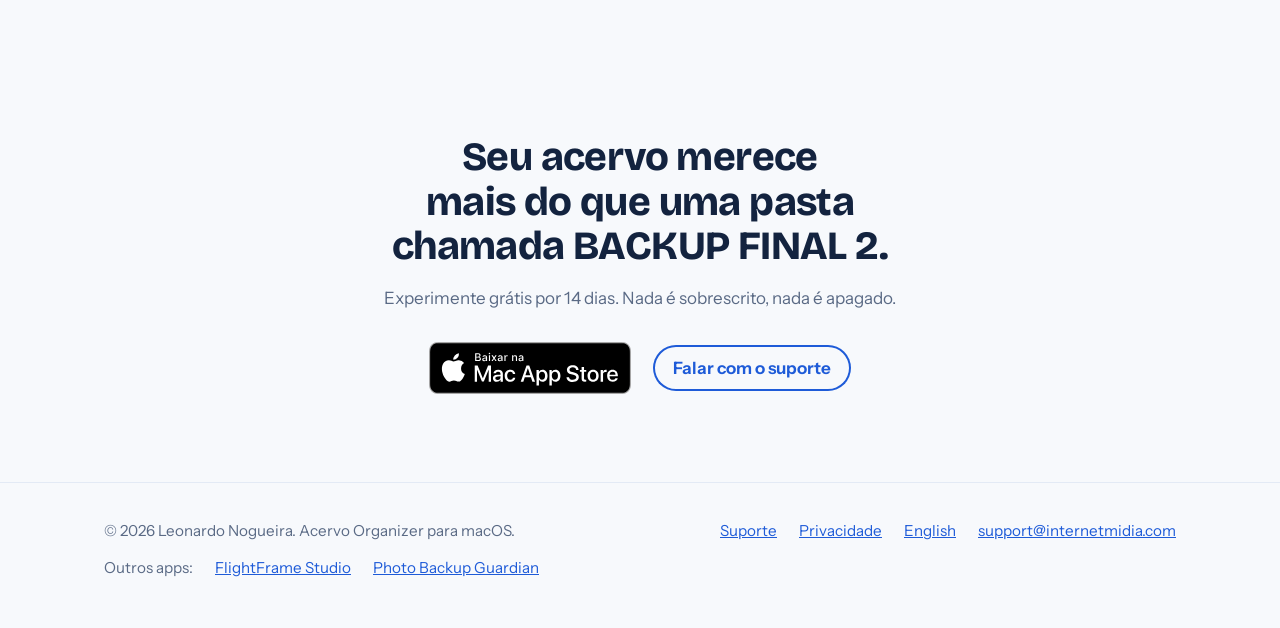
==== commit eb6d088c: "Família de apps: Photo Backup Guardian 1.1 no cartão e no FAQ" ====
--- a/index.html
+++ b/index.html
@@ -326,8 +326,8 @@
         </header>
         <p>Confere se cada foto e cada vídeo da sua biblioteca tem as cópias da regra 3-2-1, mesmo o que nunca passou pelo FlightFrame.</p>
         <ul>
-          <li>Discos externos, NAS e pastas na nuvem</li>
-          <li>Cópias “só online” no Google Drive e no OneDrive</li>
+          <li>Discos externos, NAS e pastas na nuvem, sem baixar nada</li>
+          <li>Completa as cópias que faltam, sem apagar nem sobrescrever</li>
           <li>“Posso apagar este disco?” antes de reaproveitar um HD</li>
         </ul>
         <span class="familia-situacao">Na Mac App Store</span>
@@ -351,7 +351,7 @@
       <details><summary>Quais formatos são reconhecidos?</summary><p>Fotos em JPG, HEIC, PNG, TIFF e nos principais formatos RAW (CR3, CR2, NEF, ARW, RAF, DNG, ORF, RW2 e outros), com XMP. Vídeos em MOV, MP4, MTS, MKV, AVI e outros, com .SRT, .LRF, .LRV e .THM. Vídeos 360° da DJI (.OSV) e da Insta360 (.insv e .insp).</p></details>
       <details><summary>O app coleta meus dados?</summary><p>Não. Não há conta, anúncios, análise de uso ou rastreamento, e suas fotos nunca saem dos seus discos. Veja a <a href="privacy.html">política de privacidade</a>.</p></details>
       <details><summary>Posso usar em mais de um Mac?</summary><p>Sim. O desbloqueio vale nos Macs com a mesma conta da App Store. Num Mac novo, use Configurações, Licença, Restaurar compras.</p></details>
-      <details><summary>Qual a diferença entre o Acervo Organizer, o FlightFrame Studio e o Photo Backup Guardian?</summary><p>Cada um entra num momento do trabalho. O Acervo Organizer arruma o que já está nos seus HDs e no NAS: organiza por data, junta RAW, XMP e telemetria e separa as duplicatas. O <a href="https://flightframe.ravendronevideos.com.br">FlightFrame Studio</a> recebe cada cartão novo: copia com conferência, organiza o projeto, faz o backup e a terceira cópia, diz se o cartão já pode ser formatado e reconfere as cópias que ele mesmo fez. O <a href="https://photobackupguardian.app">Photo Backup Guardian</a> vigia a biblioteca inteira, inclusive o que nunca passou pelo FlightFrame, em todos os discos e pastas na nuvem, com as cópias só online do Google Drive e do OneDrive, e avisa quando falta uma cópia da regra 3-2-1. Você pode usar só um ou os três juntos.</p></details>
+      <details><summary>Qual a diferença entre o Acervo Organizer, o FlightFrame Studio e o Photo Backup Guardian?</summary><p>Cada um entra num momento do trabalho. O Acervo Organizer arruma o que já está nos seus HDs e no NAS: organiza por data, junta RAW, XMP e telemetria e separa as duplicatas. O <a href="https://flightframe.ravendronevideos.com.br">FlightFrame Studio</a> recebe cada cartão novo: copia com conferência, organiza o projeto, faz o backup e a terceira cópia, diz se o cartão já pode ser formatado e reconfere as cópias que ele mesmo fez. O <a href="https://photobackupguardian.app">Photo Backup Guardian</a> vigia a biblioteca inteira, inclusive o que nunca passou pelo FlightFrame, em todos os discos e pastas na nuvem, confere as cópias só online do OneDrive, do Dropbox e do Backblaze B2 sem baixar nada, avisa quando falta uma cópia da regra 3-2-1 e, se você ligar as cópias automáticas, completa as que faltam. Você pode usar só um ou os três juntos.</p></details>
       <details><summary>O app existe em inglês?</summary><p>Sim. O app está em português e em inglês e segue o idioma do macOS; para escolher outro só para ele, use Ajustes do Sistema › Geral › Idioma e Região › Aplicativos. Quem já usava o app continua com as pastas FOTOS, VÍDEOS, DUPLICADOS e COM PROBLEMAS. <a href="en/" hreflang="en" lang="en">Site in English</a>.</p></details>
     </div>
   </div>
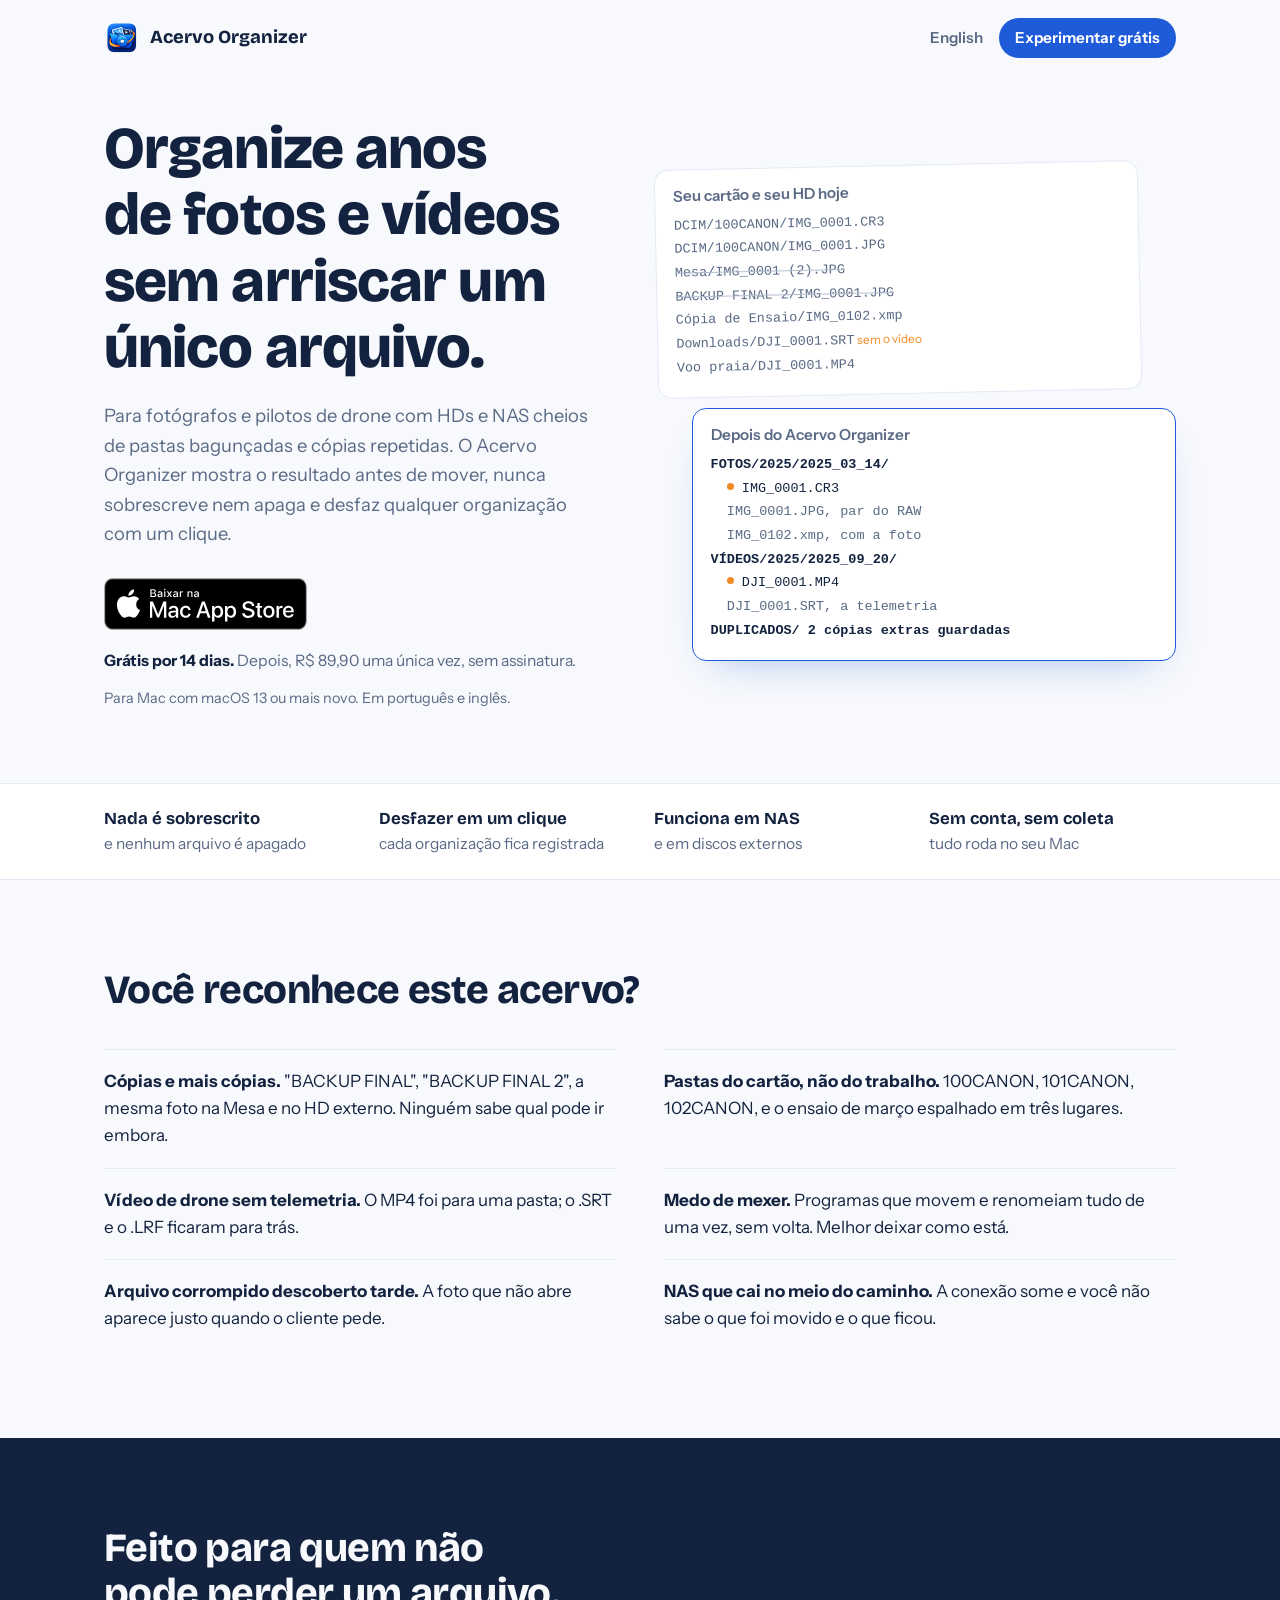
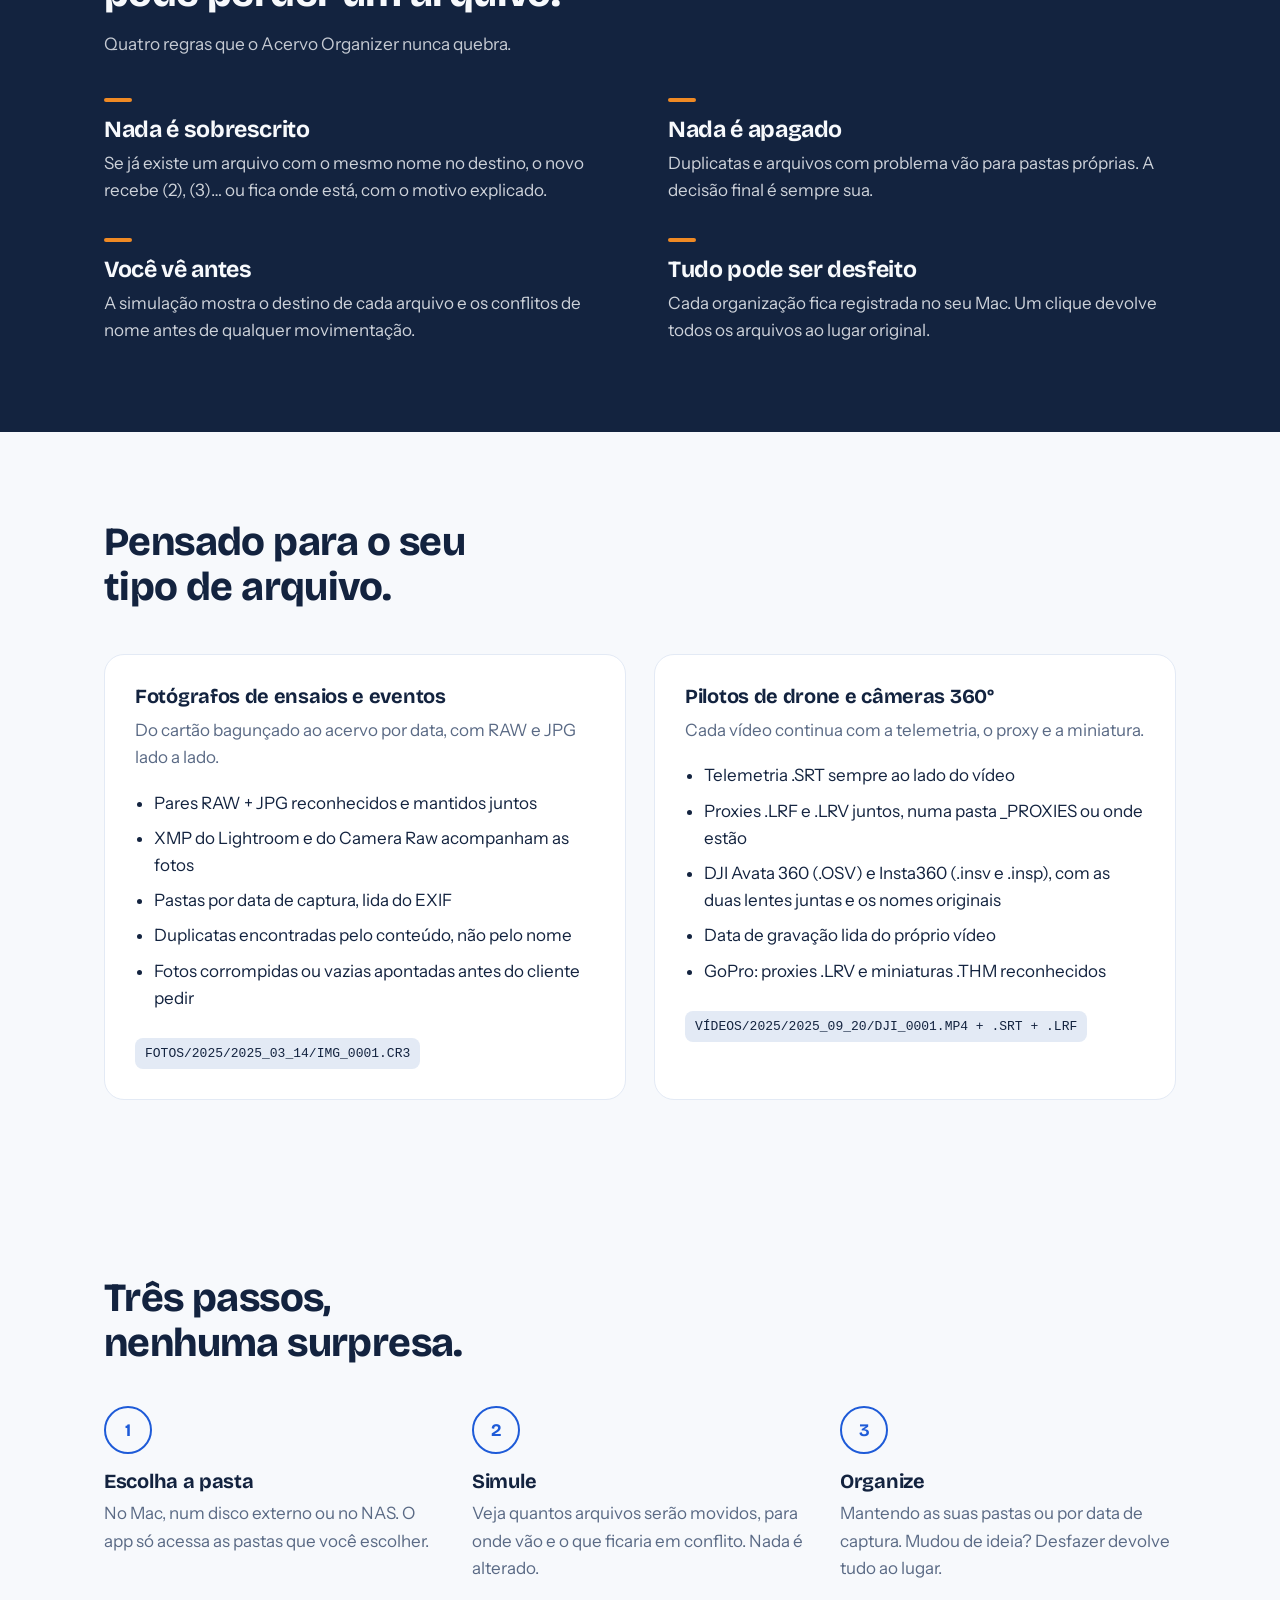
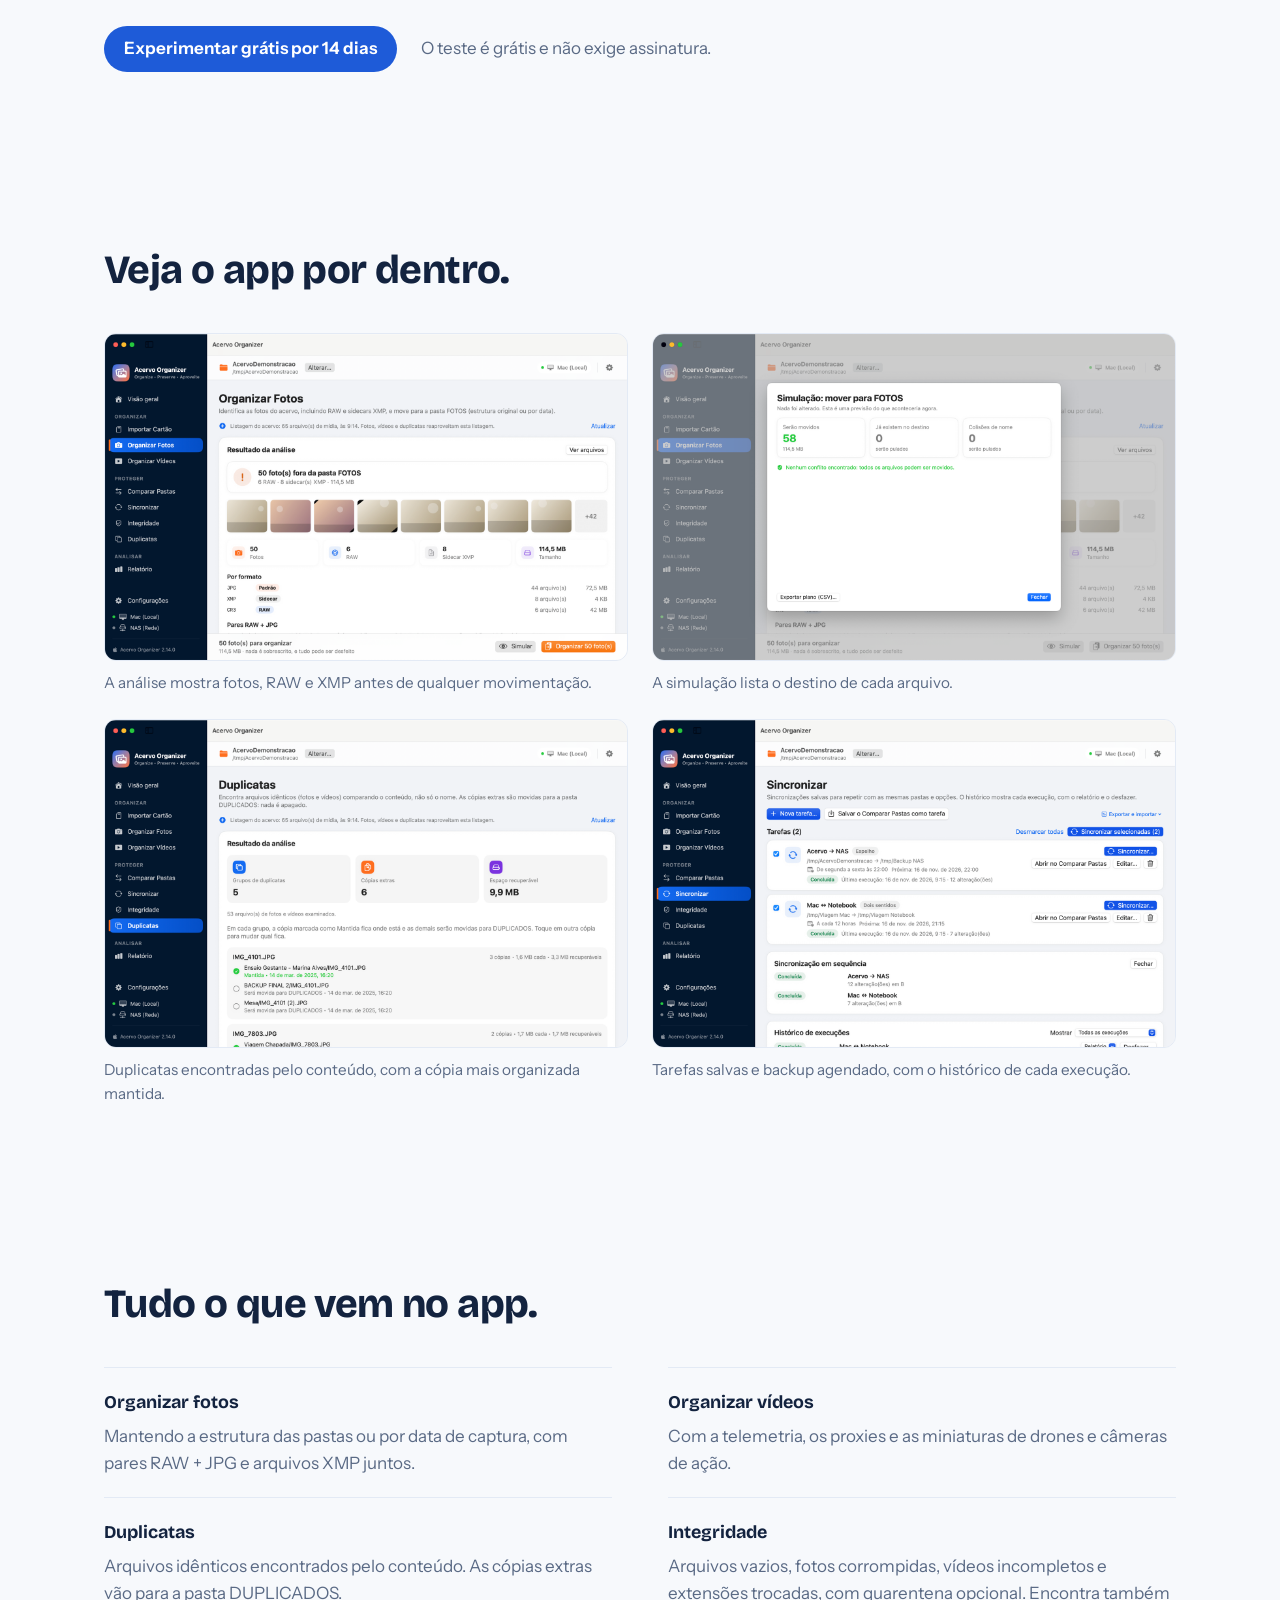
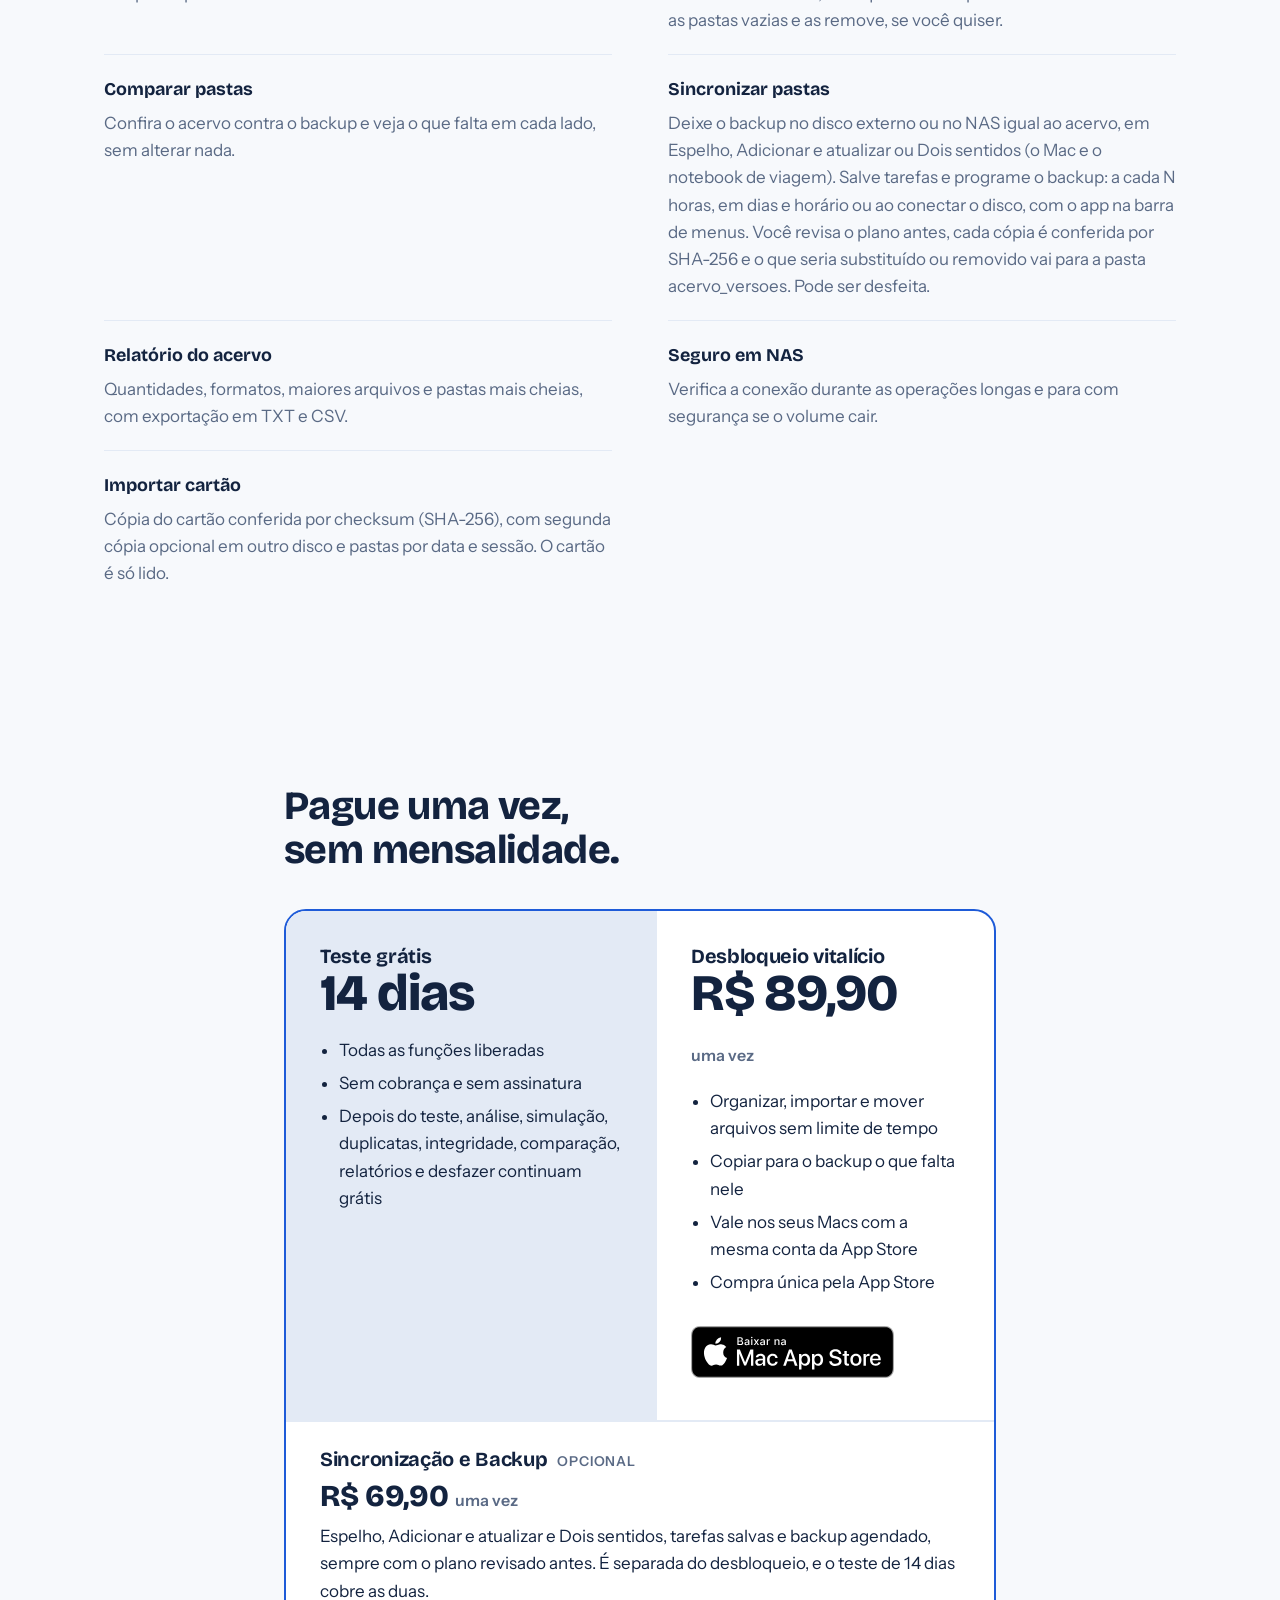
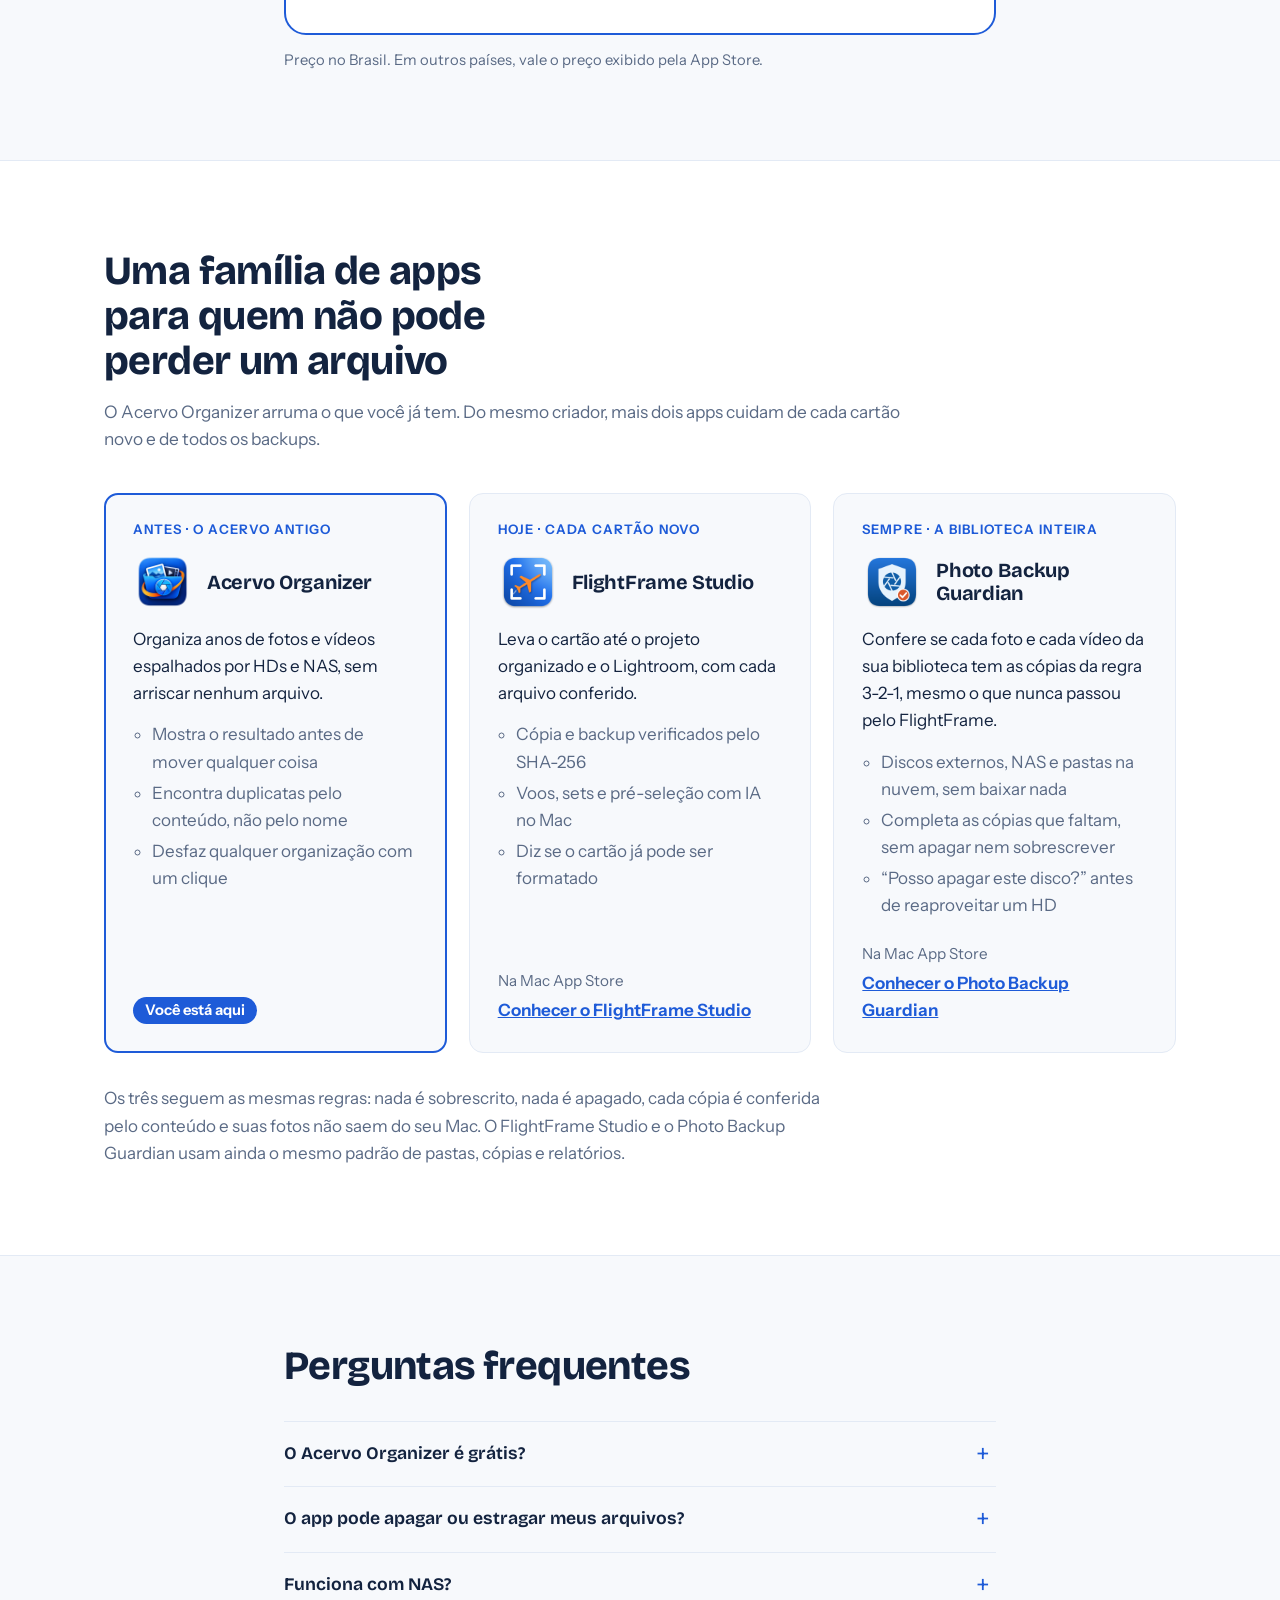
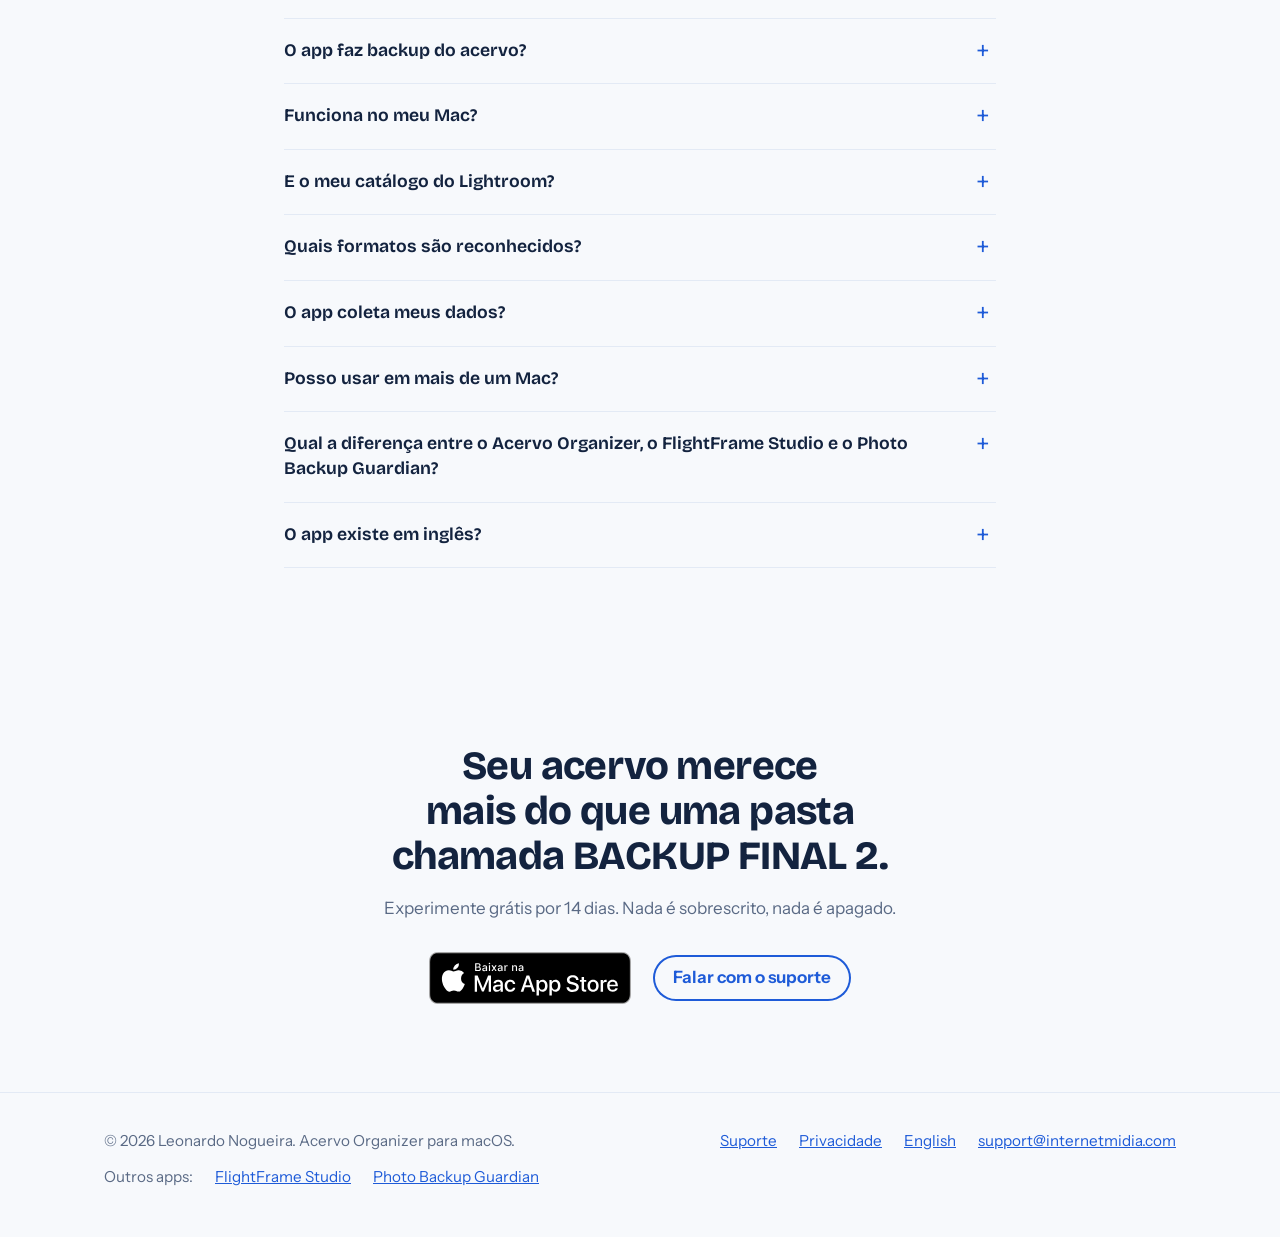
==== commit cbf90cfa: "Site: 2.14 publicada (dois sentidos, tarefas, backup agendado e preço novo) - Sincronização e Backup" ====
--- a/index.html
+++ b/index.html
@@ -65,7 +65,7 @@
 <link rel="preconnect" href="https://fonts.googleapis.com">
 <link rel="preconnect" href="https://fonts.gstatic.com" crossorigin>
 <link href="https://fonts.googleapis.com/css2?family=Bricolage+Grotesque:opsz,wght@12..96,600;12..96,700;12..96,800&family=Instrument+Sans:wght@400;600;700&display=swap" rel="stylesheet">
-<link rel="stylesheet" href="style.css?v=2026-11-10">
+<link rel="stylesheet" href="style.css?v=2026-11-17">
 <script type="application/ld+json">
 {
   "@context": "https://schema.org",
@@ -78,7 +78,7 @@
   "url": "https://acervoorganizer.ravendronevideos.com.br/",
   "downloadUrl": "https://apps.apple.com/app/id6821982992?mt=12",
   "inLanguage": "pt-BR",
-  "offers": { "@type": "Offer", "price": "0", "priceCurrency": "BRL", "description": "Download grátis com 14 dias de teste. Desbloqueio único por R$ 89,90 no Brasil; sincronização de pastas na compra única Sincronização e Backup, R$ 49,90." },
+  "offers": { "@type": "Offer", "price": "0", "priceCurrency": "BRL", "description": "Download grátis com 14 dias de teste. Desbloqueio único por R$ 89,90 no Brasil; sincronização de pastas na compra única Sincronização e Backup, R$ 69,90." },
   "author": { "@type": "Person", "name": "Leonardo Nogueira" }
 }
 </script>
@@ -229,6 +229,7 @@
       <figure><img src="assets/capturas/organizar-fotos.png" alt="Tela Organizar Fotos com o resultado da análise" loading="lazy" onerror="this.closest('figure').remove()"><figcaption>A análise mostra fotos, RAW e XMP antes de qualquer movimentação.</figcaption></figure>
       <figure><img src="assets/capturas/simulacao.png" alt="Janela de simulação com o destino de cada arquivo" loading="lazy" onerror="this.closest('figure').remove()"><figcaption>A simulação lista o destino de cada arquivo.</figcaption></figure>
       <figure><img src="assets/capturas/duplicatas.png" alt="Tela Duplicatas com grupos de arquivos idênticos" loading="lazy" onerror="this.closest('figure').remove()"><figcaption>Duplicatas encontradas pelo conteúdo, com a cópia mais organizada mantida.</figcaption></figure>
+      <figure><img src="assets/capturas/sincronizar.png" alt="Tela Sincronizar com tarefas salvas, agenda e histórico" loading="lazy" onerror="this.closest('figure').remove()"><figcaption>Tarefas salvas e backup agendado, com o histórico de cada execução.</figcaption></figure>
     </div>
   </div>
 </section>
@@ -242,7 +243,7 @@
       <div><dt>Duplicatas</dt><dd>Arquivos idênticos encontrados pelo conteúdo. As cópias extras vão para a pasta DUPLICADOS.</dd></div>
       <div><dt>Integridade</dt><dd>Arquivos vazios, fotos corrompidas, vídeos incompletos e extensões trocadas, com quarentena opcional. Encontra também as pastas vazias e as remove, se você quiser.</dd></div>
       <div><dt>Comparar pastas</dt><dd>Confira o acervo contra o backup e veja o que falta em cada lado, sem alterar nada.</dd></div>
-      <div><dt>Sincronizar pastas</dt><dd>Deixe o backup no disco externo ou no NAS igual ao acervo, em Espelho ou Adicionar e atualizar. Você revisa o plano antes, cada cópia é conferida por SHA-256 e o que seria substituído ou removido vai para a pasta acervo_versoes. Pode ser desfeita.</dd></div>
+      <div><dt>Sincronizar pastas</dt><dd>Deixe o backup no disco externo ou no NAS igual ao acervo, em Espelho, Adicionar e atualizar ou Dois sentidos (o Mac e o notebook de viagem). Salve tarefas e programe o backup: a cada N horas, em dias e horário ou ao conectar o disco, com o app na barra de menus. Você revisa o plano antes, cada cópia é conferida por SHA-256 e o que seria substituído ou removido vai para a pasta acervo_versoes. Pode ser desfeita.</dd></div>
       <div><dt>Relatório do acervo</dt><dd>Quantidades, formatos, maiores arquivos e pastas mais cheias, com exportação em TXT e CSV.</dd></div>
       <div><dt>Seguro em NAS</dt><dd>Verifica a conexão durante as operações longas e para com segurança se o volume cair.</dd></div>
       <div><dt>Importar cartão</dt><dd>Cópia do cartão conferida por checksum (SHA-256), com segunda cópia opcional em outro disco e pastas por data e sessão. O cartão é só lido.</dd></div>
@@ -276,8 +277,8 @@
       </div>
       <div class="extra">
         <h3>Sincronização e Backup <span class="opcional">opcional</span></h3>
-        <p class="valor-extra">R$ 49,90 <small>uma vez</small></p>
-        <p>Deixa o backup igual ao acervo, em Espelho ou Adicionar e atualizar, com o plano revisado antes. É separada do desbloqueio, e o teste de 14 dias cobre as duas.</p>
+        <p class="valor-extra">R$ 69,90 <small>uma vez</small></p>
+        <p>Espelho, Adicionar e atualizar e Dois sentidos, tarefas salvas e backup agendado, sempre com o plano revisado antes. É separada do desbloqueio, e o teste de 14 dias cobre as duas.</p>
       </div>
     </div>
     <p class="discreto" style="margin-top:14px;font-size:.92rem">Preço no Brasil. Em outros países, vale o preço exibido pela App Store.</p>
@@ -342,10 +343,10 @@
   <div class="largura estreito">
     <h2>Perguntas frequentes</h2>
     <div class="perguntas">
-      <details><summary>O Acervo Organizer é grátis?</summary><p>O download é grátis e as primeiras duas semanas vêm com tudo liberado. Depois, análise, simulação, duplicatas, integridade, comparação, relatórios e desfazer continuam grátis. Para continuar organizando e movendo arquivos, o desbloqueio custa R$ 89,90 uma única vez, sem assinatura. A sincronização de pastas em Espelho ou Adicionar e atualizar é uma compra única à parte, de R$ 49,90.</p></details>
+      <details><summary>O Acervo Organizer é grátis?</summary><p>O download é grátis e as primeiras duas semanas vêm com tudo liberado. Depois, análise, simulação, duplicatas, integridade, comparação, relatórios e desfazer continuam grátis. Para continuar organizando e movendo arquivos, o desbloqueio custa R$ 89,90 uma única vez, sem assinatura. A sincronização de pastas (Espelho, Dois sentidos, tarefas e backup agendado) é uma compra única à parte, de R$ 69,90.</p></details>
       <details><summary>O app pode apagar ou estragar meus arquivos?</summary><p>Não. Ele nunca apaga e nunca sobrescreve. Duplicatas e arquivos com problema são movidos para pastas próprias, e toda organização pode ser desfeita. Entre discos diferentes, o app copia, confere e só então remove a origem.</p></details>
       <details><summary>Funciona com NAS?</summary><p>Sim, com o volume do NAS montado no Mac, como Synology e QNAP pela rede. O app verifica a conexão durante as operações longas e para com segurança se ela cair; o que já foi movido fica registrado e pode ser desfeito.</p></details>
-      <details><summary>O app faz backup do acervo?</summary><p>Ele mantém o backup em dia: compara o acervo com a pasta do backup, num disco externo ou no NAS, e deixa as duas iguais. Copiar para o backup o que falta nele vem no desbloqueio. Os modos Espelho e Adicionar e atualizar ficam na compra Sincronização e Backup, de R$ 49,90 uma única vez. Antes de qualquer cópia você revisa o plano, cada cópia é conferida por SHA-256 e nada é apagado: versões substituídas e arquivos que só existiam no backup vão para a pasta acervo_versoes. A sincronização pode ser desfeita.</p></details>
+      <details><summary>O app faz backup do acervo?</summary><p>Ele mantém o backup em dia: compara o acervo com a pasta do backup, num disco externo ou no NAS, e deixa as duas iguais. Copiar para o backup o que falta nele vem no desbloqueio. Os modos Espelho, Adicionar e atualizar e Dois sentidos, as tarefas salvas e o backup agendado (a cada N horas, em dias e horário ou ao conectar o disco) ficam na compra Sincronização e Backup, de R$ 69,90 uma única vez. Antes de qualquer cópia você revisa o plano, cada cópia é conferida por SHA-256 e nada é apagado: versões substituídas e arquivos que só existiam no backup vão para a pasta acervo_versoes. A sincronização pode ser desfeita.</p></details>
       <details><summary>Funciona no meu Mac?</summary><p>Funciona em Macs com macOS 13 ou mais novo, com processador Apple ou Intel.</p></details>
       <details><summary>E o meu catálogo do Lightroom?</summary><p>Os arquivos XMP acompanham as fotos. Se as pastas já estão num catálogo do Lightroom Classic, mover as fotos fora do Lightroom faz o catálogo perder o caminho; depois de organizar, use no Lightroom a opção de localizar a pasta ausente e aponte o novo lugar.</p></details>
       <details><summary>Quais formatos são reconhecidos?</summary><p>Fotos em JPG, HEIC, PNG, TIFF e nos principais formatos RAW (CR3, CR2, NEF, ARW, RAF, DNG, ORF, RW2 e outros), com XMP. Vídeos em MOV, MP4, MTS, MKV, AVI e outros, com .SRT, .LRF, .LRV e .THM. Vídeos 360° da DJI (.OSV) e da Insta360 (.insv e .insp).</p></details>
@@ -392,10 +393,10 @@
   "@context": "https://schema.org",
   "@type": "FAQPage",
   "mainEntity": [
-    { "@type": "Question", "name": "O Acervo Organizer é grátis?", "acceptedAnswer": { "@type": "Answer", "text": "O download é grátis e as primeiras duas semanas vêm com tudo liberado. Depois, análise, simulação, duplicatas, integridade, comparação, relatórios e desfazer continuam grátis. Para continuar organizando e movendo arquivos, o desbloqueio custa R$ 89,90 uma única vez, sem assinatura. A sincronização de pastas em Espelho ou Adicionar e atualizar é uma compra única à parte, de R$ 49,90." } },
+    { "@type": "Question", "name": "O Acervo Organizer é grátis?", "acceptedAnswer": { "@type": "Answer", "text": "O download é grátis e as primeiras duas semanas vêm com tudo liberado. Depois, análise, simulação, duplicatas, integridade, comparação, relatórios e desfazer continuam grátis. Para continuar organizando e movendo arquivos, o desbloqueio custa R$ 89,90 uma única vez, sem assinatura. A sincronização de pastas (Espelho, Dois sentidos, tarefas e backup agendado) é uma compra única à parte, de R$ 69,90." } },
     { "@type": "Question", "name": "O app pode apagar ou estragar meus arquivos?", "acceptedAnswer": { "@type": "Answer", "text": "Não. Ele nunca apaga e nunca sobrescreve. Duplicatas e arquivos com problema são movidos para pastas próprias, e toda organização pode ser desfeita." } },
     { "@type": "Question", "name": "Funciona com NAS?", "acceptedAnswer": { "@type": "Answer", "text": "Sim, com o volume do NAS montado no Mac. O app verifica a conexão durante as operações longas e para com segurança se ela cair." } },
-    { "@type": "Question", "name": "O app faz backup do acervo?", "acceptedAnswer": { "@type": "Answer", "text": "Ele mantém o backup em dia: compara o acervo com a pasta do backup, num disco externo ou no NAS, e deixa as duas iguais. Copiar o que falta vem no desbloqueio; Espelho e Adicionar e atualizar ficam na compra Sincronização e Backup, de R$ 49,90 uma única vez. Nada é apagado e a sincronização pode ser desfeita." } },
+    { "@type": "Question", "name": "O app faz backup do acervo?", "acceptedAnswer": { "@type": "Answer", "text": "Ele mantém o backup em dia: compara o acervo com a pasta do backup, num disco externo ou no NAS, e deixa as duas iguais. Copiar o que falta vem no desbloqueio; Espelho, Dois sentidos, tarefas e backup agendado ficam na compra Sincronização e Backup, de R$ 69,90 uma única vez. Nada é apagado e a sincronização pode ser desfeita." } },
     { "@type": "Question", "name": "Funciona no meu Mac?", "acceptedAnswer": { "@type": "Answer", "text": "Funciona em Macs com macOS 13 ou mais novo, com processador Apple ou Intel." } },
     { "@type": "Question", "name": "O app coleta meus dados?", "acceptedAnswer": { "@type": "Answer", "text": "Não. Não há conta, anúncios, análise de uso ou rastreamento, e suas fotos nunca saem dos seus discos." } }
   ]
--- a/style.css
+++ b/style.css
@@ -152,7 +152,7 @@
 .meio-cta { margin-top: 44px; display: flex; flex-wrap: wrap; align-items: center; gap: 16px 24px; }
 
 /* Capturas reais (opcionais: aparecem quando os arquivos existem) */
-.galeria { margin-top: 40px; display: grid; grid-template-columns: repeat(auto-fit, minmax(300px, 1fr)); gap: 24px; }
+.galeria { margin-top: 40px; display: grid; grid-template-columns: repeat(auto-fit, minmax(min(420px, 100%), 1fr)); gap: 24px; }
 .galeria figure { margin: 0; }
 .galeria img { border-radius: 12px; border: 1px solid var(--nevoa); display: block; }
 .galeria figcaption { margin-top: 10px; font-size: .95rem; color: var(--ardosia); }
